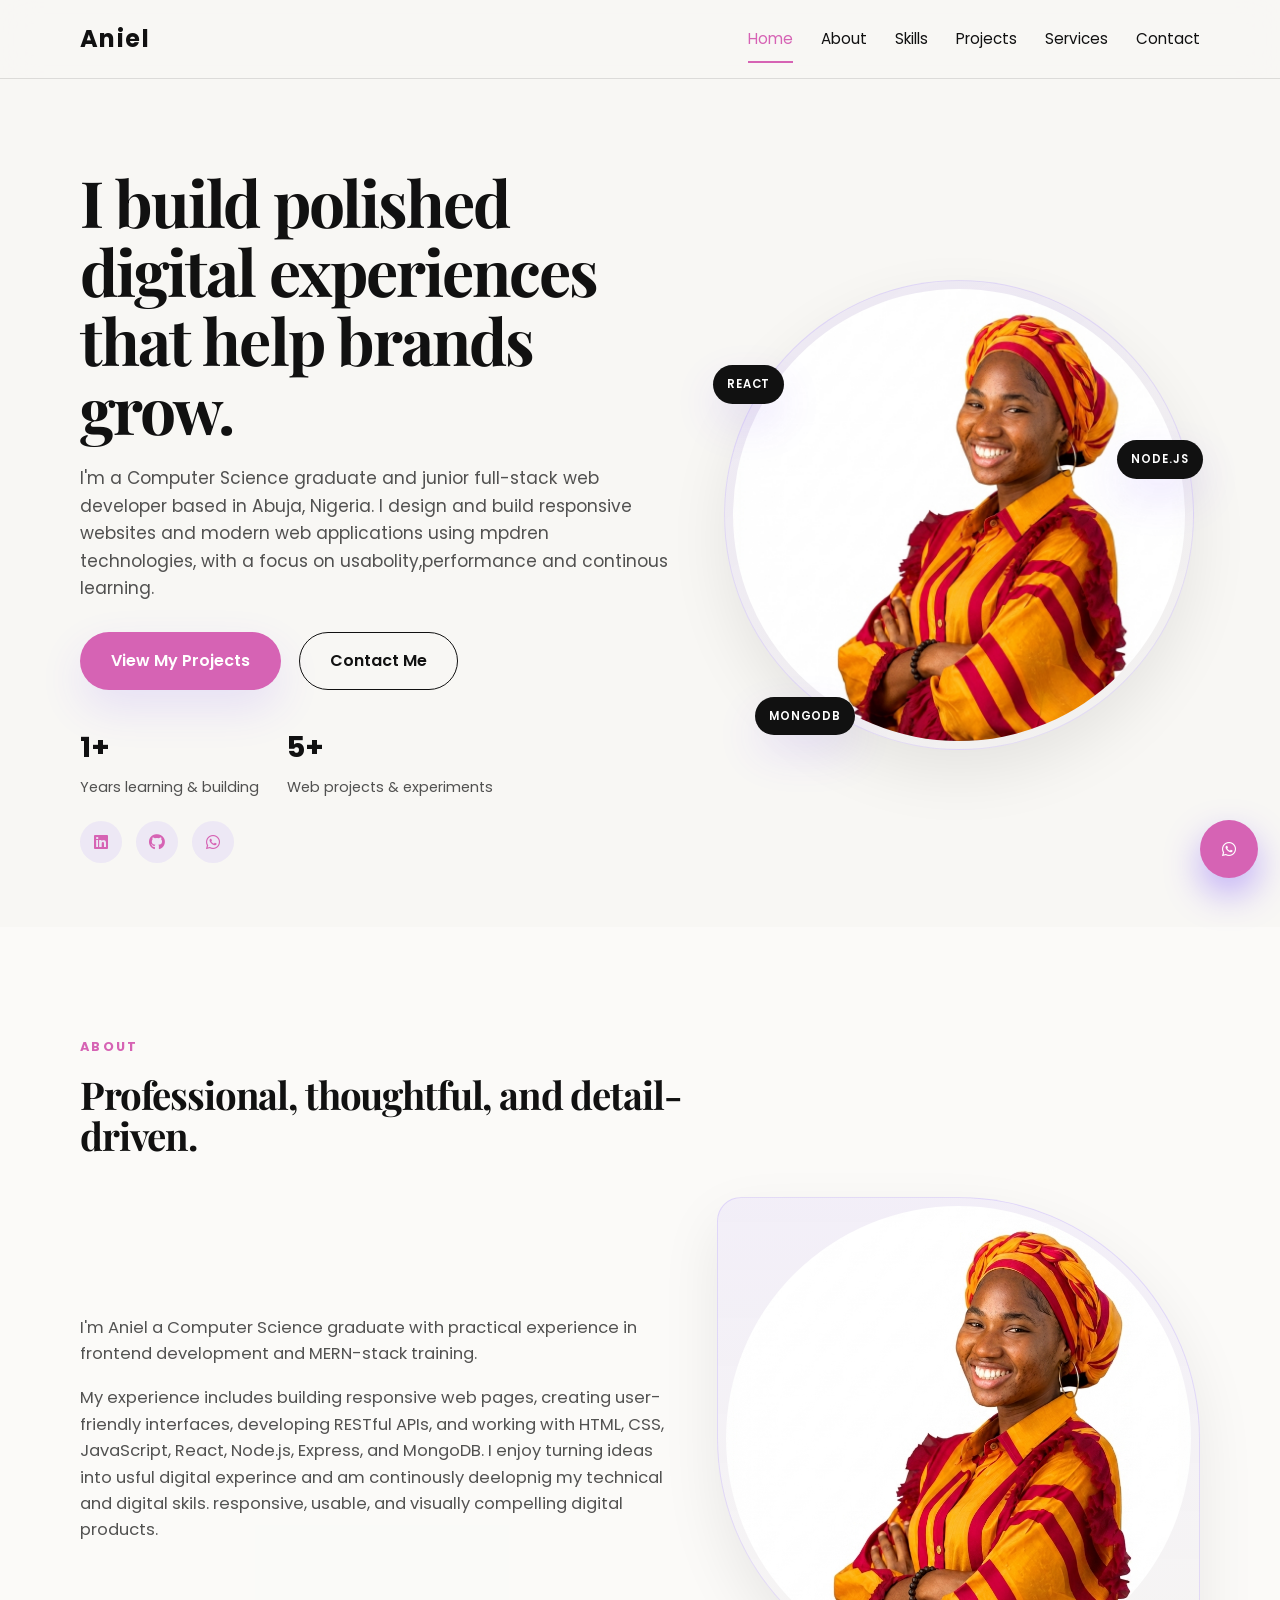
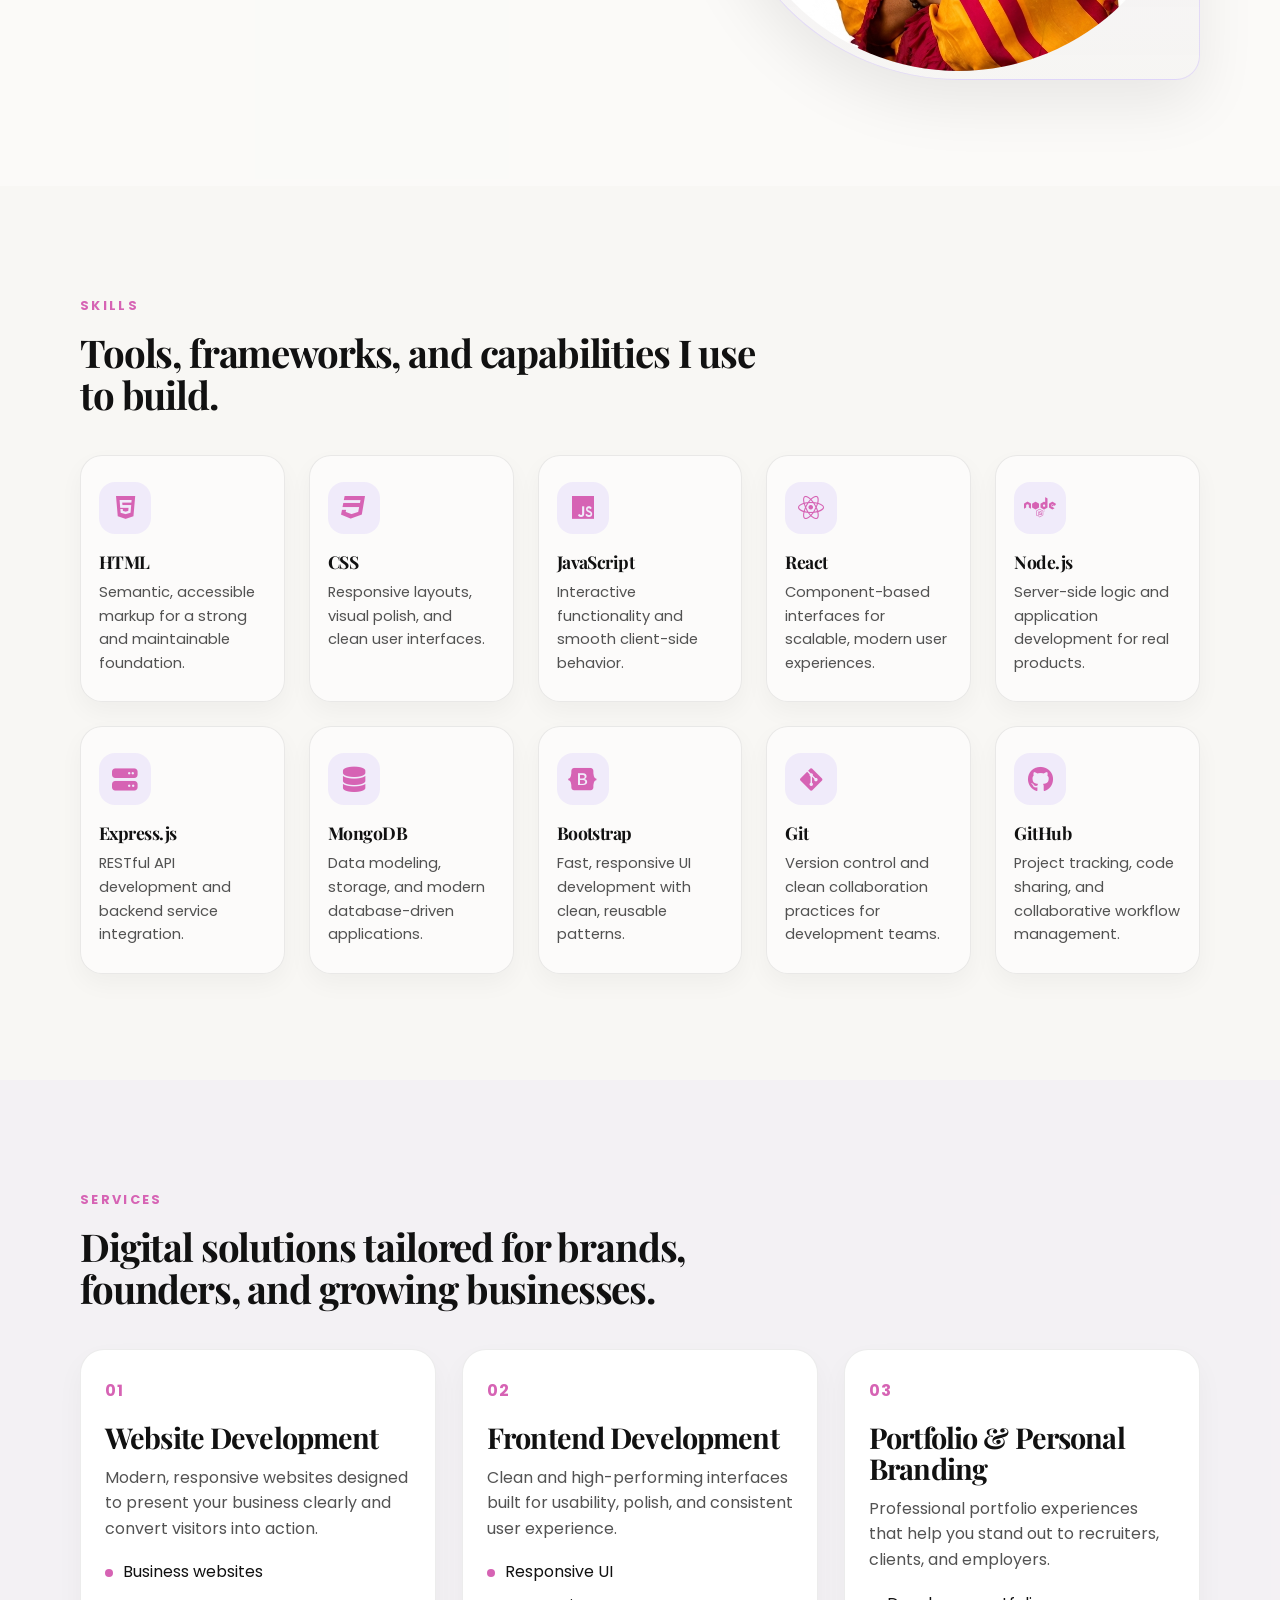
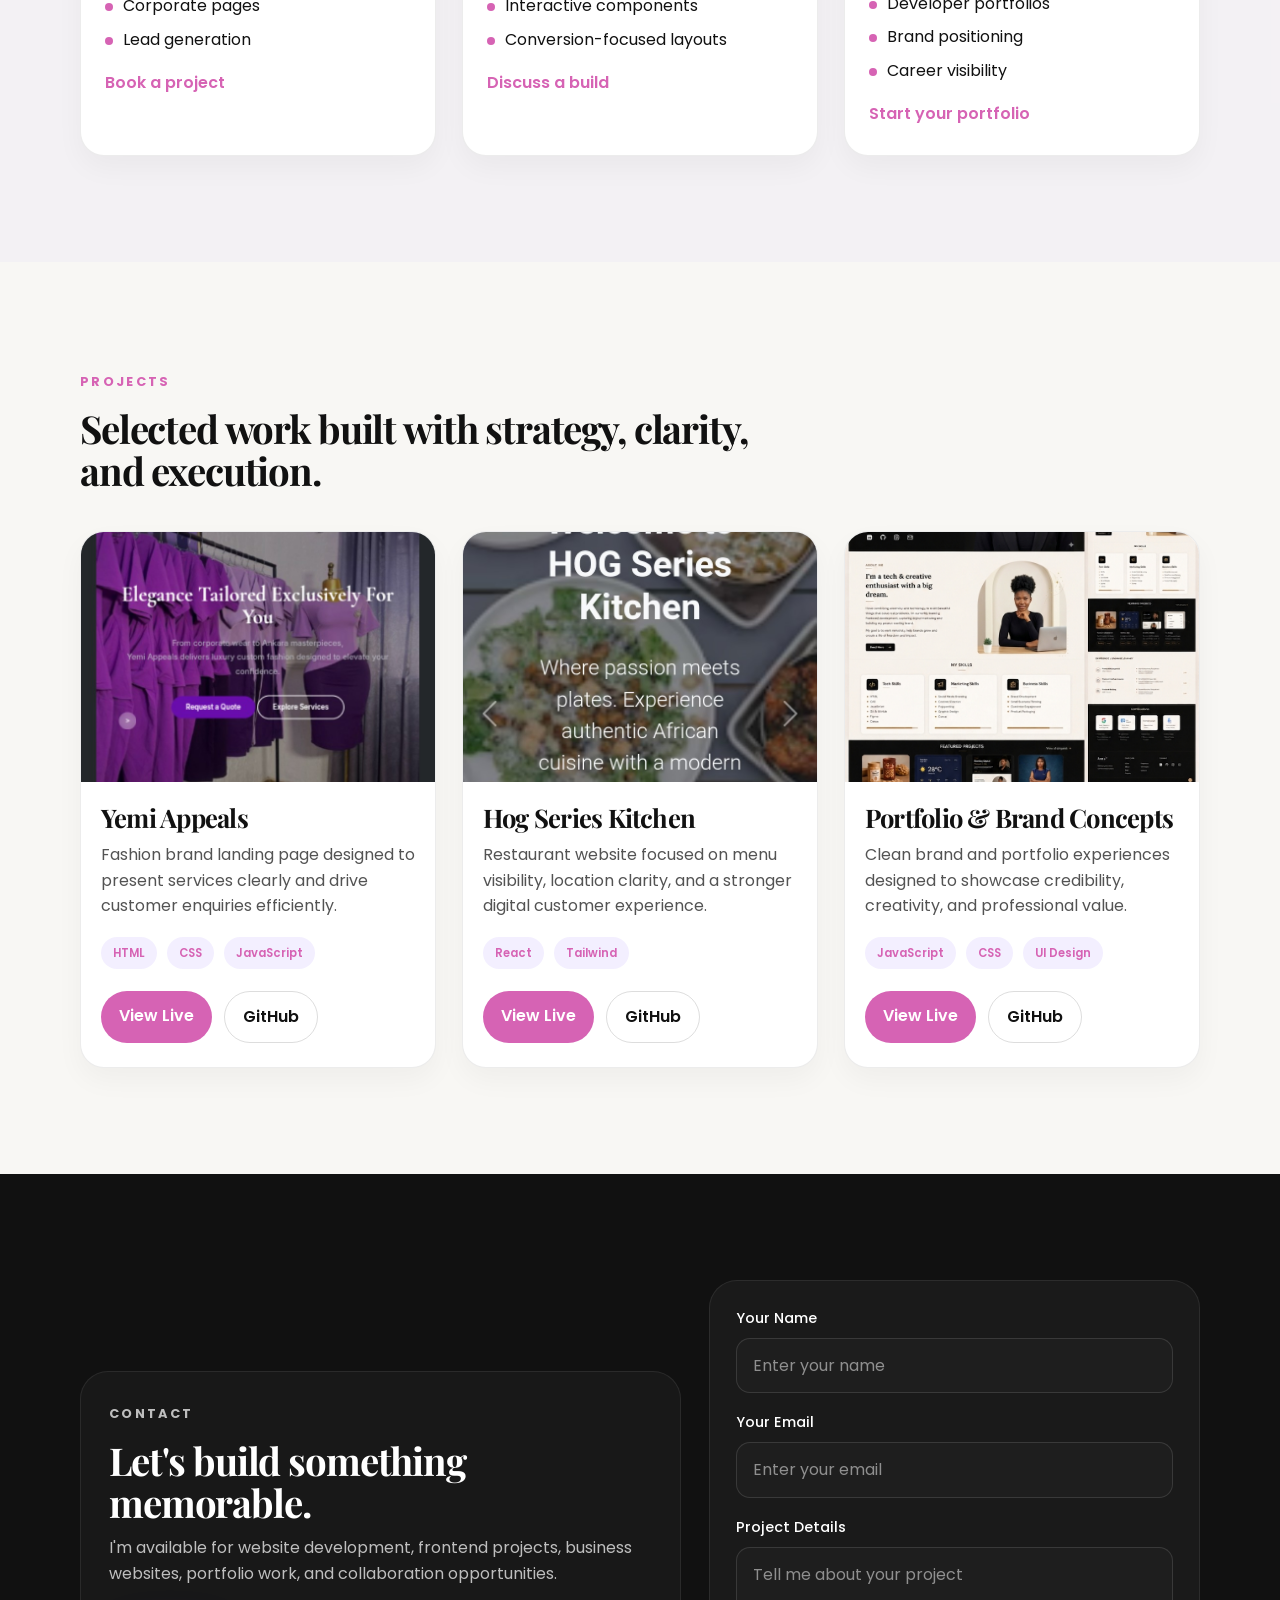
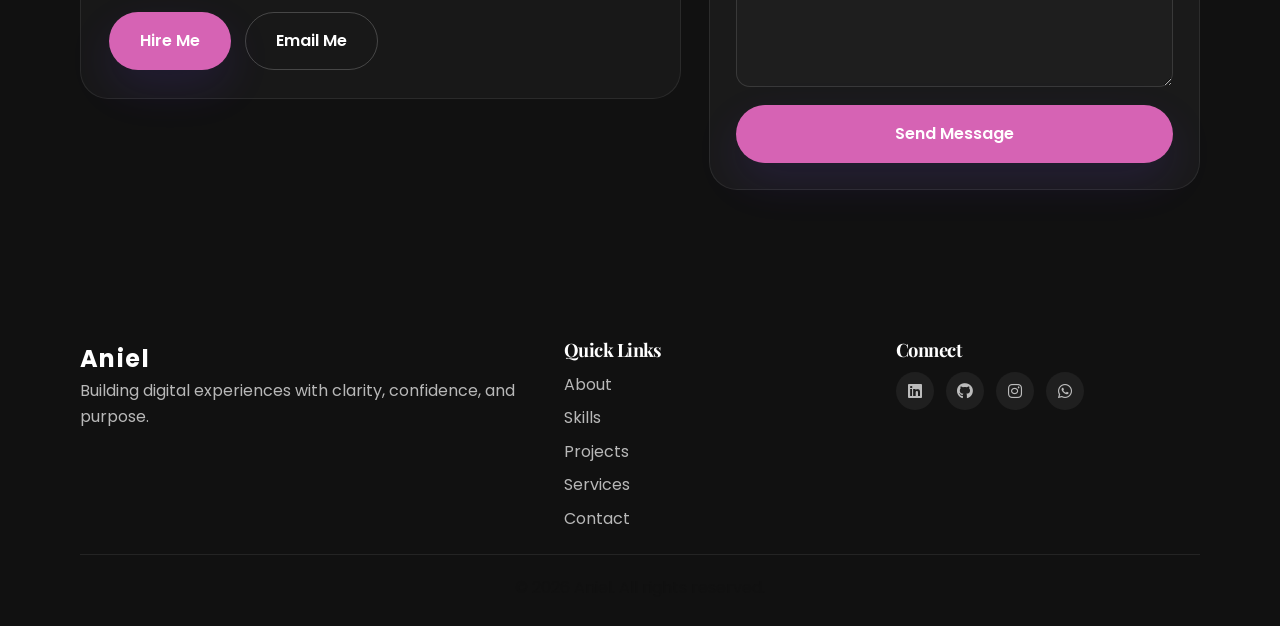
==== index.html @ 8848daf6 "first commit" ====
<!DOCTYPE html>
<html lang="en">

<head>
  <meta charset="UTF-8" />
  <meta name="viewport" content="width=device-width, initial-scale=1.0" />
  <meta name="description"
    content="Aniel - Frontend Developer & Full-Stack Engineer. Building responsive websites and digital projects for Nigerian businesses. Specializing in React, Next.js, and Node.js.">
  <meta name="keywords"
    content="Frontend Developer, Web Developer, React, Next.js, Abuja Nigeria, Full-Stack Developer, Web Design">
  <meta name="author" content="Aniel">
  <meta property="og:title" content="Aniel | Frontend Developer & Web Designer">
  <meta property="og:description"
    content="Full-stack developer specializing in React, Next.js, and modern web applications.">
  <meta property="og:image" content="../images/aniel3.png">
  <meta name="theme-color" content="#111111">

  <title>Aniel | Computer Science Graduate | Junior Full-Stack Web Developer </title>

  <link rel="preconnect" href="https://fonts.googleapis.com">
  <link rel="preconnect" href="https://fonts.gstatic.com" crossorigin>
  <link
    href="https://fonts.googleapis.com/css2?family=Playfair+Display:wght@600;700&family=Poppins:wght@300;400;500;600;700&display=swap"
    rel="stylesheet">

  <link rel="stylesheet" href="https://cdn.jsdelivr.net/npm/@fortawesome/fontawesome-free@6.5.1/css/all.min.css" />

  <link rel="stylesheet" href="./style.css">
</head>

<body>
  <a href="https://wa.me/22941173483?text=Hello%20Aniel,%20I%20would%20like%20to%20work%20with%20you." target="_blank" rel="noopener noreferrer" class="whatsapp-float" title="Chat on WhatsApp">
    <i class="fa-brands fa-whatsapp"></i>
  </a>

  <nav>
    <div class="container nav-wrapper">
      <a href="#home" class="logo">Aniel</a>

      <button class="menu-toggle" id="menu-toggle" aria-expanded="false" aria-label="Toggle navigation menu">
        ☰
      </button>

      <div class="nav-links" id="nav-links">
        <a href="#home" class="active">Home</a>
        <a href="#about">About</a>
        <a href="#skills">Skills</a>
        <a href="#projects">Projects</a>
        <a href="#services">Services</a>
        <a href="#contact">Contact</a>
      </div>
    </div>
  </nav>

  <section class="hero" id="home">
    <div class="container hero-inner">
      <div class="hero-copy">
        <!-- <p class="eyebrow">Frontend Developer • Web Designer</p> -->
        <h1>
          I build polished digital experiences that help brands grow.
        </h1>
        <p class="hero-text">
          I'm a Computer Science graduate and junior full-stack web developer based in Abuja, Nigeria. I design and build responsive websites and modern web applications  using mpdren technologies, with a focus on usabolity,performance and continous learning.
        </p>

        <div class="btn-group">
          <button class="btn btn-primary" id="scrollProjects" aria-label="View my web development projects">
            View My Projects
          </button>
          <a href="https://wa.me/22941173483?text=Hello%20Aniel,%20I%20would%20like%20to%20work%20with%20you." target="_blank" rel="noopener noreferrer" class="btn btn-secondary" aria-label="Contact via WhatsApp">
            Contact Me
          </a>
        </div>

        <div class="hero-meta">
          <div>
            <strong>1+</strong>
            <span>Years learning & building</span>
          </div>
          <div>
            <strong>5+</strong>
            <span>Web projects & experiments</span>
          </div>
        </div>

        <div class="social-icons">
          <a href="https://www.linkedin.com/in/lazarus-anna-04aa04371" target="_blank" rel="noopener noreferrer" aria-label="LinkedIn profile">
            <i class="fa-brands fa-linkedin"></i>
          </a>
          <a href="https://github.com/Aniels-hub" target="_blank" rel="noopener noreferrer" aria-label="GitHub repositories">
            <i class="fa-brands fa-github"></i>
          </a>
          <a href="https://wa.me/22941173483" target="_blank" rel="noopener noreferrer" aria-label="WhatsApp profile">
            <i class="fa-brands fa-whatsapp"></i>
          </a>
        </div>
      </div>

      <div class="hero-visual" aria-label="Profile illustration and technologies">
        <div class="visual-card">
          <div class="visual-glow"></div>
          <img src="images/aniel3.png" alt="Aniel portfolio portrait" loading="lazy" width="420" height="420" class="hero-img">
          <div class="floating-badge badge-one">React</div>
          <div class="floating-badge badge-two">Node.js</div>
          <div class="floating-badge badge-three">MongoDB</div>
        </div>
      </div>
    </div>
  </section>

  <section class="about" id="about">
    <div class="container">
      <div class="section-heading">
        <p class="eyebrow">About</p>
        <h2>Professional, thoughtful, and detail-driven.</h2>
      </div>

      <div class="about-content">
        <div class="about-text">
          <p>
            I'm Aniel a Computer Science graduate with practical experience in frontend development and MERN-stack training. 
          </p>
          <p>
            My experience includes building responsive web pages, creating user-friendly interfaces, developing RESTful APIs, and working with HTML, CSS, JavaScript, React, Node.js, Express, and MongoDB. I enjoy turning ideas into usful digital experince and am continously deelopnig my technical and digital skils. responsive, usable, and visually compelling digital products.
          </p>
          <!-- <ul class="about-points">
            <li>Responsive design and UI implementation</li>
            <li>Frontend architecture and performance</li>
            <li>Modern full-stack development workflows</li>
          </ul> -->
        </div>

        <div class="about-image-wrap">
          <div class="about-image-card">
            <img src="images/aniel3.png" alt="Aniel portrait in about section" loading="lazy" width="420" height="420">
          </div>
        </div>
      </div>
    </div>
  </section>

  <section class="skills" id="skills">
    <div class="container">
      <div class="section-heading">
        <p class="eyebrow">Skills</p>
        <h2>Tools, frameworks, and capabilities I use to build.</h2>
      </div>

      <div class="skills-grid">
        <div class="skill-card">
          <div class="skill-icon"><i class="fa-brands fa-html5"></i></div>
          <h3>HTML</h3>
          <p>Semantic, accessible markup for a strong and maintainable foundation.</p>
        </div>

        <div class="skill-card">
          <div class="skill-icon"><i class="fa-brands fa-css3"></i></div>
          <h3>CSS</h3>
          <p>Responsive layouts, visual polish, and clean user interfaces.</p>
        </div>

        <div class="skill-card">
          <div class="skill-icon"><i class="fa-brands fa-js"></i></div>
          <h3>JavaScript</h3>
          <p>Interactive functionality and smooth client-side behavior.</p>
        </div>

        <div class="skill-card">
          <div class="skill-icon"><i class="fa-brands fa-react"></i></div>
          <h3>React</h3>
          <p>Component-based interfaces for scalable, modern user experiences.</p>
        </div>

        <div class="skill-card">
          <div class="skill-icon"><i class="fa-brands fa-node"></i></div>
          <h3>Node.js</h3>
          <p>Server-side logic and application development for real products.</p>
        </div>

        <div class="skill-card">
          <div class="skill-icon"><i class="fa-solid fa-server"></i></div>
          <h3>Express.js</h3>
          <p>RESTful API development and backend service integration.</p>
        </div>

        <div class="skill-card">
          <div class="skill-icon"><i class="fa-solid fa-database"></i></div>
          <h3>MongoDB</h3>
          <p>Data modeling, storage, and modern database-driven applications.</p>
        </div>

        <div class="skill-card">
          <div class="skill-icon"><i class="fa-brands fa-bootstrap"></i></div>
          <h3>Bootstrap</h3>
          <p>Fast, responsive UI development with clean, reusable patterns.</p>
        </div>

        <div class="skill-card">
          <div class="skill-icon"><i class="fa-brands fa-git-alt"></i></div>
          <h3>Git</h3>
          <p>Version control and clean collaboration practices for development teams.</p>
        </div>

        <div class="skill-card">
          <div class="skill-icon"><i class="fa-brands fa-github"></i></div>
          <h3>GitHub</h3>
          <p>Project tracking, code sharing, and collaborative workflow management.</p>
        </div>
      </div>
    </div>
  </section>

  <section class="services" id="services">
    <div class="container">
      <div class="section-heading">
        <p class="eyebrow">Services</p>
        <h2>Digital solutions tailored for brands, founders, and growing businesses.</h2>
      </div>

      <div class="services-grid">
        <article class="service-card">
          <span class="service-number">01</span>
          <h3>Website Development</h3>
          <p>Modern, responsive websites designed to present your business clearly and convert visitors into action.</p>
          <ul>
            <li>Business websites</li>
            <li>Corporate pages</li>
            <li>Lead generation</li>
          </ul>
          <a href="#contact" class="text-link">Book a project</a>
        </article>

        <article class="service-card">
          <span class="service-number">02</span>
          <h3>Frontend Development</h3>
          <p>Clean and high-performing interfaces built for usability, polish, and consistent user experience.</p>
          <ul>
            <li>Responsive UI</li>
            <li>Interactive components</li>
            <li>Conversion-focused layouts</li>
          </ul>
          <a href="#contact" class="text-link">Discuss a build</a>
        </article>

        <article class="service-card">
          <span class="service-number">03</span>
          <h3>Portfolio & Personal Branding</h3>
          <p>Professional portfolio experiences that help you stand out to recruiters, clients, and employers.</p>
          <ul>
            <li>Developer portfolios</li>
            <li>Brand positioning</li>
            <li>Career visibility</li>
          </ul>
          <a href="#contact" class="text-link">Start your portfolio</a>
        </article>
      </div>
    </div>
  </section>

  <section class="projects" id="projects">
    <div class="container">
      <div class="section-heading">
        <p class="eyebrow">Projects</p>
        <h2>Selected work built with strategy, clarity, and execution.</h2>
      </div>

      <div class="project-grid">
        <article class="project-card">
          <img src="images/yemiappeal.jpg" alt="Yemi Appeals fashion website" loading="lazy" width="320" height="220">
          <div class="project-info">
            <h3>Yemi Appeals</h3>
            <p>Fashion brand landing page designed to present services clearly and drive customer enquiries efficiently.</p>
            <div class="tech-tags">
              <span>HTML</span>
              <span>CSS</span>
              <span>JavaScript</span>
            </div>
            <div class="project-buttons">

              <a href="https://yemi-appeals-dressing.vercel.app/" target="_blank" rel="noopener noreferrer" class="project-btn">View Live</a>
              <a href="https://github.com/Aniels-hub" target="_blank" rel="noopener noreferrer" class="github-btn">GitHub</a>
            </div>
          </div>
        </article>

        <article class="project-card">
          <img src="images/hogseries.png" alt="Hog Series kitchen restaurant website" loading="lazy" width="320" height="220">
          <div class="project-info">
            <h3>Hog Series Kitchen</h3>
            <p>Restaurant website focused on menu visibility, location clarity, and a stronger digital customer experience.</p>
            <div class="tech-tags">
              <span>React</span>
              <span>Tailwind</span>
            </div>
            <div class="project-buttons">
              <a href="https://hogseries-kitchen.vercel.app/" target="_blank" rel="noopener noreferrer" class="project-btn">View Live</a>
              <a href="https://github.com/Aniels-hub" target="_blank" rel="noopener noreferrer" class="github-btn">GitHub</a>
            </div>
          </div>
        </article>

        <article class="project-card">
          <img src="images/portfolio.png" alt="Portfolio website design concept" loading="lazy" width="320" height="220">
          <div class="project-info">
            <h3>Portfolio & Brand Concepts</h3>
            <p>Clean brand and portfolio experiences designed to showcase credibility, creativity, and professional value.</p>
            <div class="tech-tags">
              <span>JavaScript</span>
              <span>CSS</span>
              <span>UI Design</span>
            </div>
            <div class="project-buttons">
              <a href="#home" class="project-btn">View Live</a>
              <a href="https://github.com/Aniels-hub" target="_blank" rel="noopener noreferrer" class="github-btn">GitHub</a>
            </div>
          </div>
        </article>
      </div>
    </div>
  </section>

  <section class="contact" id="contact">
    <div class="container contact-wrapper">
      <div class="contact-panel">
        <div class="contact-copy">
          <p class="eyebrow">Contact</p>
          <h2>Let's build something memorable.</h2>
          <p>
            I'm available for website development, frontend projects, business websites, portfolio work, and collaboration opportunities.
          </p>
        </div>

        <div class="contact-actions">
          <a href="https://wa.me/22941173483?text=Hello%20Aniel,%20I%20would%20like%20to%20work%20with%20you." target="_blank" rel="noopener noreferrer" class="btn btn-primary">Hire Me</a>
          <a href="mailto:annalazarusa@gmail.com" class="btn btn-secondary-dark">Email Me</a>
        </div>
      </div>

      <form id="contactForm" novalidate class="contact-form">
        <div class="form-group">
          <label for="contactName">Your Name</label>
          <input type="text" id="contactName" name="name" placeholder="Enter your name" required aria-label="Your name">
          <span class="error-message" id="nameError"></span>
        </div>

        <div class="form-group">
          <label for="contactEmail">Your Email</label>
          <input type="email" id="contactEmail" name="email" placeholder="Enter your email" required aria-label="Your email address">
          <span class="error-message" id="emailError"></span>
        </div>

        <div class="form-group">
          <label for="contactMessage">Project Details</label>
          <textarea id="contactMessage" name="message" placeholder="Tell me about your project" required aria-label="Your message"></textarea>
          <span class="error-message" id="messageError"></span>
        </div>

        <button type="submit" class="btn btn-primary btn-block" aria-label="Send your message">
          Send Message
        </button>
      </form>
    </div>
  </section>

  <footer>
    <div class="container footer-content">
      <div class="footer-brand">
        <a href="#home" class="logo logo-footer">Aniel</a>
        <p>Building digital experiences with clarity, confidence, and purpose.</p>
      </div>

      <div class="footer-links">
        <h4>Quick Links</h4>
        <ul>
          <li><a href="#about">About</a></li>
          <li><a href="#skills">Skills</a></li>
          <li><a href="#projects">Projects</a></li>
          <li><a href="#services">Services</a></li>
          <li><a href="#contact">Contact</a></li>
        </ul>
      </div>

      <div class="footer-socials">
        <h4>Connect</h4>
        <div class="social-row">
          <a href="https://www.linkedin.com/in/lazarus-anna-04aa04371" target="_blank" rel="noopener noreferrer" aria-label="LinkedIn">
            <i class="fa-brands fa-linkedin"></i>
          </a>
          <a href="https://github.com/Aniels-hub" target="_blank" rel="noopener noreferrer" aria-label="GitHub">
            <i class="fa-brands fa-github"></i>
          </a>
          <a href="https://www.instagram.com/aniel_150" target="_blank" rel="noopener noreferrer" aria-label="Instagram">
            <i class="fa-brands fa-instagram"></i>
          </a>
          <a href="https://wa.me/22941173483" target="_blank" rel="noopener noreferrer" aria-label="WhatsApp">
            <i class="fa-brands fa-whatsapp"></i>
          </a>
        </div>
      </div>
    </div>

    <div class="footer-bottom">
      <p>© 2026 Aniel. All rights reserved.</p>
    </div>
  </footer>

  <script src="./script.js" defer></script>
</body>
</html>
---- style.css ----
:root {
  --purple: #d663b4;
  --purple-dark: #b842b8;
  --black: #111111;
  --offwhite: #F8F7F4;
  --card: #ffffff;
  --text-soft: rgba(17, 17, 17, 0.72);
  --line: rgba(17, 17, 17, 0.12);
  --shadow: 0 24px 60px rgba(17, 17, 17, 0.08);
  --shadow-soft: 0 18px 45px rgba(108, 59, 255, 0.12);
  --radius: 24px;
  --transition: all 0.28s ease;
}

* {
  margin: 0;
  padding: 0;
  box-sizing: border-box;
}

html {
  scroll-behavior: smooth;
}

body {
  font-family: 'Poppins', sans-serif;
  background: var(--offwhite);
  color: var(--black);
  overflow-x: hidden;
  line-height: 1.6;
}

img {
  display: block;
  max-width: 100%;
  height: auto;
}

a {
  text-decoration: none;
  color: inherit;
}

button,
input,
textarea {
  font: inherit;
}

button {
  cursor: pointer;
}

.container {
  width: min(1120px, calc(100% - 32px));
  margin: 0 auto;
}

h1,
h2,
h3,
h4,
h5,
h6 {
  font-family: 'Playfair Display', serif;
  color: var(--black);
  line-height: 1.08;
  letter-spacing: -0.03em;
}

p {
  color: var(--text-soft);
}

.eyebrow {
  display: inline-block;
  font-size: 0.8rem;
  letter-spacing: 0.18em;
  text-transform: uppercase;
  font-weight: 700;
  color: var(--purple);
  margin-bottom: 16px;
}

.section-heading {
  margin-bottom: 40px;
}

.section-heading h2 {
  max-width: 700px;
  font-size: clamp(2.2rem, 3vw, 3.4rem);
}

nav {
  position: sticky;
  top: 0;
  z-index: 1000;
  backdrop-filter: blur(18px);
  background: rgba(248, 247, 244, 0.9);
  border-bottom: 1px solid var(--line);
}

.nav-wrapper {
  display: flex;
  align-items: center;
  justify-content: space-between;
  min-height: 78px;
}

.logo {
  font-size: 1.5rem;
  letter-spacing: 0.06em;
  font-weight: 700;
  color: var(--black);
}

.nav-links {
  display: flex;
  align-items: center;
  gap: 28px;
}

.nav-links a {
  position: relative;
  font-size: 0.95rem;
  color: var(--black);
  transition: var(--transition);
  padding: 8px 0;
}

.nav-links a::after {
  content: "";
  position: absolute;
  left: 0;
  bottom: -4px;
  width: 100%;
  height: 2px;
  background: var(--purple);
  transform: scaleX(0);
  transform-origin: left;
  transition: var(--transition);
}

.nav-links a:hover,
.nav-links a.active {
  color: var(--purple);
}

.nav-links a:hover::after,
.nav-links a.active::after {
  transform: scaleX(1);
}

.menu-toggle {
  display: none;
  border: 0;
  background: transparent;
  color: var(--black);
  font-size: 1.8rem;
}

.hero {
  padding: 88px 0 64px;
}

.hero-inner {
  display: grid;
  grid-template-columns: 1.1fr 0.9fr;
  gap: 48px;
  align-items: center;
}

.hero-copy h1 {
  max-width: 620px;
  font-size: clamp(3rem, 5vw, 5rem);
  margin-bottom: 22px;
}

.hero-text {
  max-width: 620px;
  font-size: 1.07rem;
  margin-bottom: 30px;
}

.btn-group {
  display: flex;
  flex-wrap: wrap;
  gap: 18px;
  margin-bottom: 34px;
}

.btn {
  display: inline-flex;
  align-items: center;
  justify-content: center;
  border-radius: 999px;
  padding: 15px 30px;
  font-weight: 600;
  transition: var(--transition);
  border: 1px solid transparent;
}

.btn:hover {
  transform: translateY(-2px);
}

.btn-primary {
  background: var(--purple);
  color: #fff;
  box-shadow: var(--shadow-soft);
}

.btn-primary:hover {
  background: var(--purple-dark);
}

.btn-secondary,
.btn-secondary-dark {
  background: transparent;
  border-color: var(--black);
  color: var(--black);
}

.btn-secondary:hover,
.btn-secondary-dark:hover {
  border-color: var(--purple);
  color: var(--purple);
}

.btn-secondary-dark {
  border-color: rgba(255, 255, 255, 0.2);
  color: #fff;
}

.btn-block {
  width: 100%;
}

.hero-meta {
  display: flex;
  flex-wrap: wrap;
  gap: 28px;
  margin-bottom: 22px;
}

.hero-meta div {
  display: flex;
  flex-direction: column;
  gap: 6px;
}

.hero-meta strong {
  font-size: 1.8rem;
  color: var(--black);
}

.hero-meta span {
  color: var(--text-soft);
  font-size: 0.9rem;
}

.social-icons {
  display: flex;
  gap: 14px;
}

.social-icons a {
  width: 42px;
  height: 42px;
  display: inline-flex;
  align-items: center;
  justify-content: center;
  border-radius: 50%;
  background: rgba(108, 59, 255, 0.08);
  color: var(--purple);
  transition: var(--transition);
}

.social-icons a:hover {
  background: var(--purple);
  color: #fff;
  transform: translateY(-3px);
}

.hero-visual {
  display: flex;
  justify-content: center;
}

.visual-card {
  position: relative;
  width: min(100%, 470px);
  padding: 8px;  
  border-radius: 50%;
  background: linear-gradient(145deg, rgba(108, 59, 255, 0.08), rgba(17, 17, 17, 0.02));
  border: 1px solid rgba(108, 59, 255, 0.12);
  box-shadow: var(--shadow);
}

.visual-glow {
  position: absolute;
  inset: 12% 25% auto auto;
  width: 160px;
  height: 130px;
  border-radius: 50px;
  background: rgba(108, 59, 255, 0.16);
  filter: blur(30px);
  margin: auto;
  
}

.visual-card img {
  position: relative;
  z-index: 1;
  width: 100%;
  aspect-ratio: 1/1;
  object-fit: cover;
  border-radius: 50%;
  background: transparent;
  transition: all transform 0.3s ease;
}

.visual-card:hover img {
  transform: scale(1.05);
  box-shadow: 1 10px 30px rgba(208, 0, 111, 0.4);
}

.floating-badge {
  position: absolute;
  z-index: 2;
  background: var(--black);
  color: #fff;
  padding: 10px 14px;
  border-radius: 999px;
  font-size: 0.72rem;
  font-weight: 600;
  letter-spacing: 0.08em;
  text-transform: uppercase;
  box-shadow: var(--shadow-soft);
}

.badge-one { top: 18%; left: -12px; }
.badge-two { right: -10px; top: 34%; }
.badge-three { left: 30px; bottom: 14px; }

.about,
.skills,
.services,
.projects,
.contact {
  padding: 106px 0;
}

.about {
  background: rgba(255, 255, 255, 0.35);
}

.about-content {
  display: grid;
  grid-template-columns: 1.1fr 0.9fr;
  gap: 46px;
  align-items: center;
}

.about-text p {
  font-size: 1.03rem;
  margin-bottom: 18px;
}

.about-points {
  list-style: none;
  display: grid;
  gap: 12px;
  margin-top: 26px;
}

.about-points li {
  position: relative;
  padding-left: 28px;
  color: var(--black);
  font-weight: 500;
}

.about-points li::before {
  content: "";
  position: absolute;
  left: 0;
  top: 10px;
  width: 12px;
  height: 12px;
  border-radius: 50%;
  background: var(--purple);
  box-shadow: 0 0 0 4px rgba(108, 59, 255, 0.12);
}


  
  
.about-image-card {
  padding: 8px;
  border-radius: var(--radius)50%;
  background: linear-gradient(180deg, rgba(108, 59, 255, 0.06), rgba(17, 17, 17, 0.02));
  border: 1px solid rgba(108, 59, 255, 0.14);
  box-shadow: var(--shadow);
}

.about-image-card img {
  width: 100%;
  z-index: 1; aspect-ratio: 1/1;
  object-fit: cover;
  border-radius: 50%;
   background: transparent;
  transition: transform 0.3s ease, box-shadow 0.3s ease;
}

.about-image-card:hover img {
  transform: scale(1.02);
  box-shadow: 0 0 20px rgba(108, 59, 255, 0.2);
}

.skills {
  background: var(--offwhite);
}

.skills-grid {
  display: grid;
  grid-template-columns: repeat(5, minmax(0, 1fr));
  gap: 24px;
}

.skill-card {
  background: rgba(255, 255, 255, 0.5);
  border: 1px solid rgba(17, 17, 17, 0.08);
  border-radius: 22px;
  padding: 26px 18px;
  transition: var(--transition);
  box-shadow: 0 10px 25px rgba(17, 17, 17, 0.04);
}

.skill-card:hover {
  border-color: rgba(108, 59, 255, 0.3);
  transform: translateY(-6px);
  box-shadow: var(--shadow-soft);
}

.skill-icon {
  width: 52px;
  height: 52px;
  display: inline-flex;
  align-items: center;
  justify-content: center;
  border-radius: 16px;
  background: rgba(108, 59, 255, 0.08);
  color: var(--purple);
  font-size: 1.6rem;
  margin-bottom: 18px;
}

.skill-card h3 {
  font-size: 1.1rem;
  margin-bottom: 10px;
}

.skill-card p {
  font-size: 0.92rem;
}

.services {
  background: rgba(108, 59, 255, 0.03);
}

.services-grid {
  display: grid;
  grid-template-columns: repeat(3, minmax(0, 1fr));
  gap: 26px;
}

.service-card {
  background: #fff;
  border: 1px solid rgba(17, 17, 17, 0.08);
  border-radius: 24px;
  padding: 28px 24px;
  box-shadow: 0 12px 28px rgba(17, 17, 17, 0.04);
  transition: var(--transition);
}

.service-card:hover {
  transform: translateY(-6px);
  box-shadow: var(--shadow-soft);
  border-color: rgba(108, 59, 255, 0.24);
}

.service-number {
  display: inline-flex;
  font-weight: 700;
  color: var(--purple);
  letter-spacing: 0.08em;
  margin-bottom: 18px;
}

.service-card h3 {
  font-size: 1.8rem;
  margin-bottom: 12px;
}

.service-card p {
  margin-bottom: 18px;
}

.service-card ul {
  list-style: none;
  display: grid;
  gap: 8px;
  margin-bottom: 18px;
}

.service-card li {
  color: var(--black);
  position: relative;
  padding-left: 18px;
}

.service-card li::before {
  content: "";
  position: absolute;
  left: 0;
  top: 10px;
  width: 8px;
  height: 8px;
  border-radius: 50%;
  background: var(--purple);
}

.text-link {
  color: var(--purple);
  font-weight: 600;
}

.project-grid {
  display: grid;
  grid-template-columns: repeat(3, minmax(0, 1fr));
  gap: 26px;
}

.project-card {
  background: #fff;
  border-radius: 24px;
  overflow: hidden;
  border: 1px solid rgba(17, 17, 17, 0.08);
  transition: var(--transition);
  box-shadow: 0 12px 28px rgba(17, 17, 17, 0.04);
}

.project-card:hover {
  transform: translateY(-8px);
  box-shadow: var(--shadow-soft);
  border-color: rgba(108, 59, 255, 0.18);
}

.project-card img {
  width: 100%;
  height: 250px;
  object-fit: cover;
}

.project-info {
  padding: 22px 20px 24px;
}

.project-info h3 {
  font-size: 1.6rem;
  margin-bottom: 10px;
}

.project-info p {
  margin-bottom: 18px;
}

.tech-tags {
  display: flex;
  flex-wrap: wrap;
  gap: 10px;
  margin-bottom: 22px;
}

.tech-tags span {
  background: rgba(108, 59, 255, 0.08);
  color: var(--purple);
  border-radius: 999px;
  padding: 7px 12px;
  font-size: 0.72rem;
  font-weight: 600;
}

.project-buttons {
  display: flex;
  flex-wrap: wrap;
  gap: 12px;
}

.project-btn,
.github-btn {
  padding: 12px 18px;
  border-radius: 999px;
  font-weight: 600;
  transition: var(--transition);
}

.project-btn {
  background: var(--purple);
  color: #fff;
}

.project-btn:hover {
  background: var(--purple-dark);
}

.github-btn {
  border: 1px solid rgba(17, 17, 17, 0.14);
  color: var(--black);
}

.github-btn:hover {
  border-color: var(--purple);
  color: var(--purple);
}

.contact {
  background: var(--black);
}

.contact-wrapper {
  display: grid;
  grid-template-columns: 1.1fr 0.9fr;
  gap: 28px;
  align-items: center;
}

.contact-panel {
  background: rgba(255, 255, 255, 0.03);
  border: 1px solid rgba(255, 255, 255, 0.08);
  border-radius: 28px;
  padding: 28px;
}

.contact-panel h2 {
  color: #fff;
  margin-bottom: 12px;
  font-size: clamp(2.2rem, 3vw, 3.4rem);
}

.contact-panel p {
  color: rgba(255, 255, 255, 0.72);
}

.contact-actions {
  display: flex;
  flex-wrap: wrap;
  gap: 14px;
  margin-top: 26px;
}

.contact-form {
  background: rgba(255,255,255,0.04);
  border: 1px solid rgba(255,255,255,0.08);
  border-radius: 28px;
  padding: 26px;
  display: flex;
  flex-direction: column;
  gap: 18px;
}

.form-group {
  display: flex;
  flex-direction: column;
  gap: 8px;
}

.form-group label {
  color: #fff;
  font-size: 0.9rem;
  font-weight: 500;
}

.form-group input,
.form-group textarea {
  width: 100%;
  border: 1px solid rgba(255,255,255,0.12);
  border-radius: 14px;
  padding: 14px 16px;
  background: rgba(255,255,255,0.02);
  color: #fff;
}

.form-group input::placeholder,
.form-group textarea::placeholder {
  color: rgba(255,255,255,0.5);
}

.form-group input:focus,
.form-group textarea:focus {
  outline: none;
  border-color: var(--purple);
  box-shadow: 0 0 0 3px rgba(108, 59, 255, 0.2);
}

textarea {
  min-height: 140px;
  resize: vertical;
}

.error-message {
  display: none;
  color: #ffb4b4;
  font-size: 0.8rem;
}

.error-message:not(:empty) {
  display: block;
}

footer {
  background: var(--black);
  padding: 44px 0 26px;
  color: #fff;
}

.footer-content {
  display: grid;
  grid-template-columns: 1.2fr 0.8fr 0.8fr;
  gap: 28px;
  padding-bottom: 22px;
  border-bottom: 1px solid rgba(255, 255, 255, 0.08);
}

.logo-footer {
  color: #fff;
}

.footer-brand p,
.footer-links li,
.footer-links a,
.footer-socials a {
  color: rgba(255, 255, 255, 0.7);
}

.footer-links h4,
.footer-socials h4 {
  color: #fff;
  margin-bottom: 12px;
  font-size: 1.15rem;
}

.footer-links ul {
  list-style: none;
  display: grid;
  gap: 8px;
}

.social-row {
  display: flex;
  gap: 12px;
  flex-wrap: wrap;
}

.social-row a {
  width: 38px;
  height: 38px;
  display: inline-flex;
  align-items: center;
  justify-content: center;
  border-radius: 50%;
  background: rgba(255,255,255,0.06);
  transition: var(--transition);
}

.social-row a:hover {
  background: var(--purple);
  color: #fff;
}

.footer-bottom {
  padding-top: 20px;
  text-align: center;
  color: rgba(255,255,255,0.7);
}

.whatsapp-float {
  position: fixed;
  right: 22px;
  bottom: 22px;
  width: 58px;
  height: 58px;
  display: flex;
  align-items: center;
  justify-content: center;
  border-radius: 50%;
  background: var(--purple);
  color: #fff;
  box-shadow: 0 16px 36px rgba(108, 59, 255, 0.4);
  z-index: 999;
}

@media (max-width: 980px) {
  .hero-inner,
  .about-content,
  .contact-wrapper,
  .footer-content {
    grid-template-columns: 1fr;
  }

  .skills-grid {
    grid-template-columns: repeat(2, minmax(0, 1fr));
  }

  .services-grid,
  .project-grid {
    grid-template-columns: 1fr;
  }
}

@media (max-width: 760px) {
  .menu-toggle {
    display: block;
  }

  .nav-links {
    position: absolute;
    top: 78px;
    right: 16px;
    left: 16px;
    flex-direction: column;
    align-items: flex-start;
    gap: 14px;
    background: rgba(255,255,255,0.96);
    padding: 18px 20px;
    border: 1px solid rgba(17,17,17,0.08);
    border-radius: 18px;
    box-shadow: var(--shadow);
    display: none;
  }

  .nav-links.active {
    display: flex;
  }

  .skills-grid {
    grid-template-columns: 1fr;
  }

  .btn-group,
  .contact-actions {
    flex-direction: column;
    align-items: stretch;
  }

  .btn,
  .project-btn,
  .github-btn {
    width: 100%;
  }

  .hero {
    padding-top: 60px;
  }
}
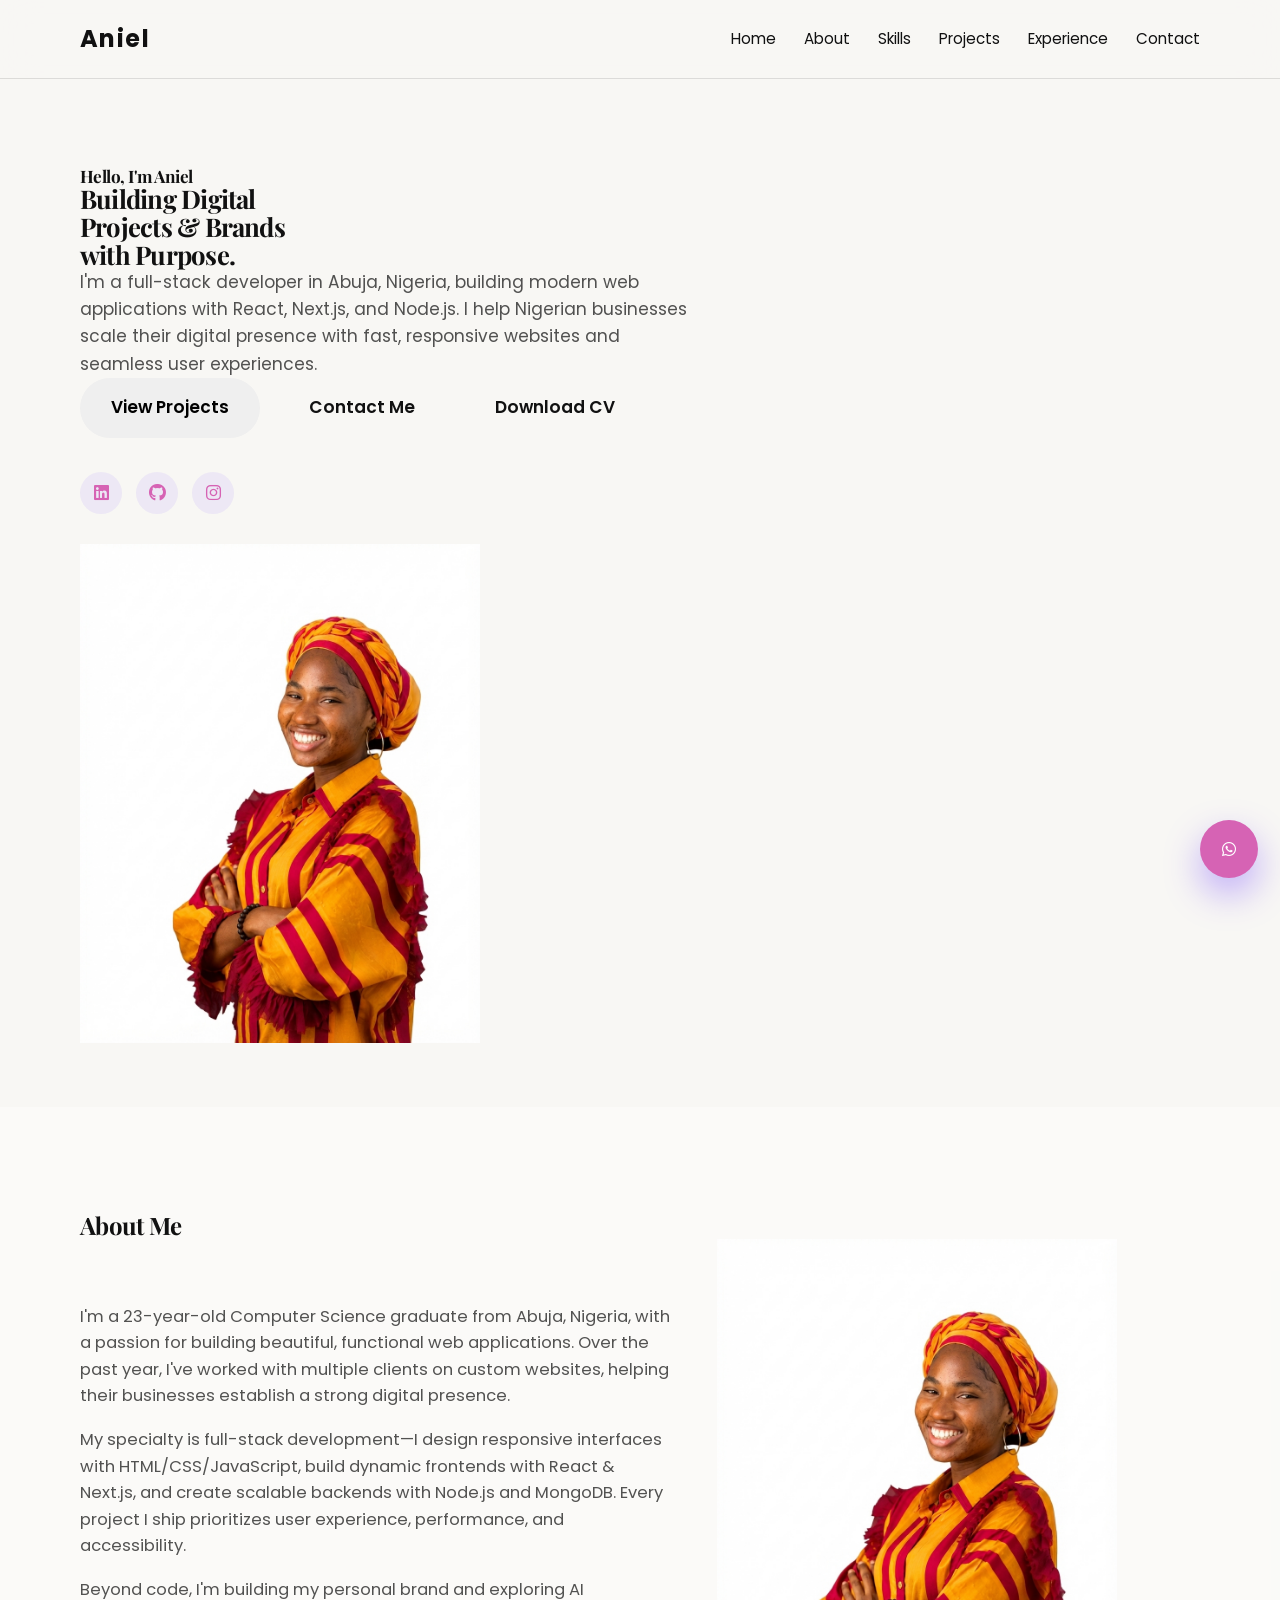
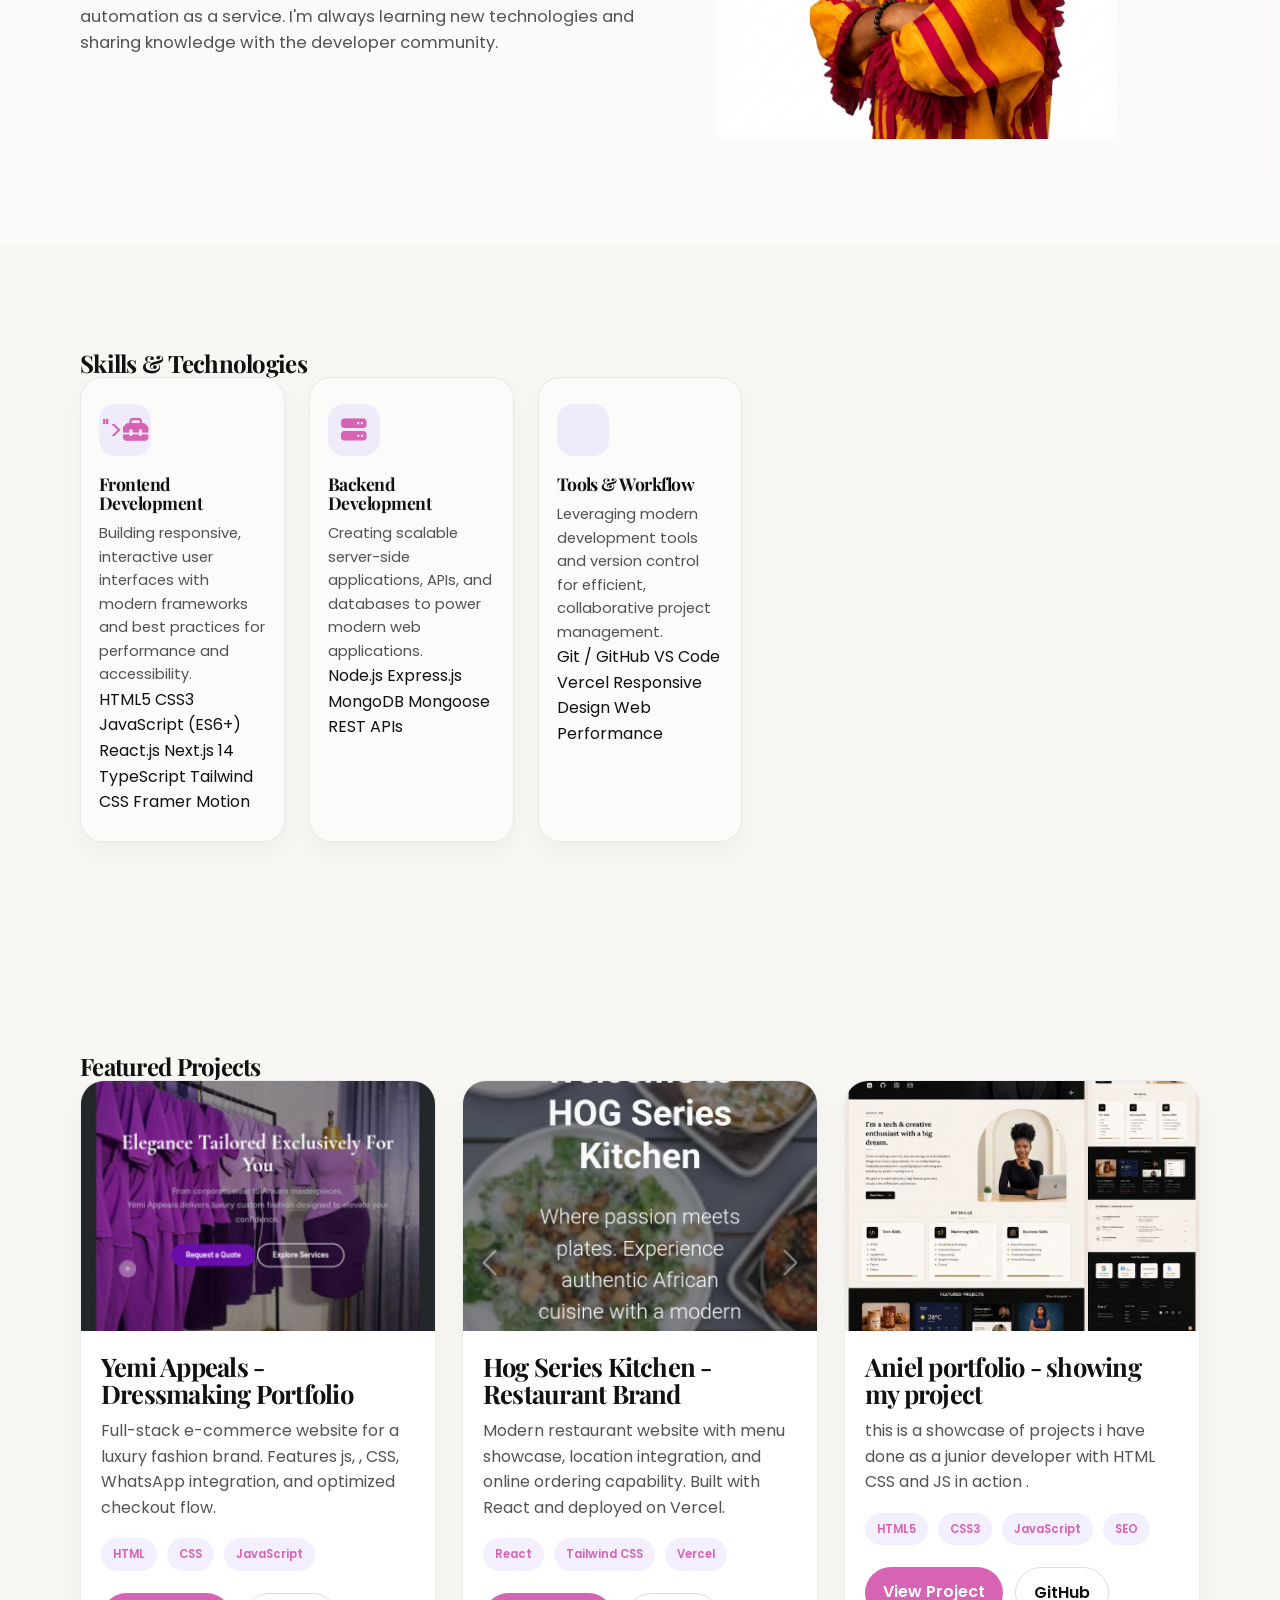
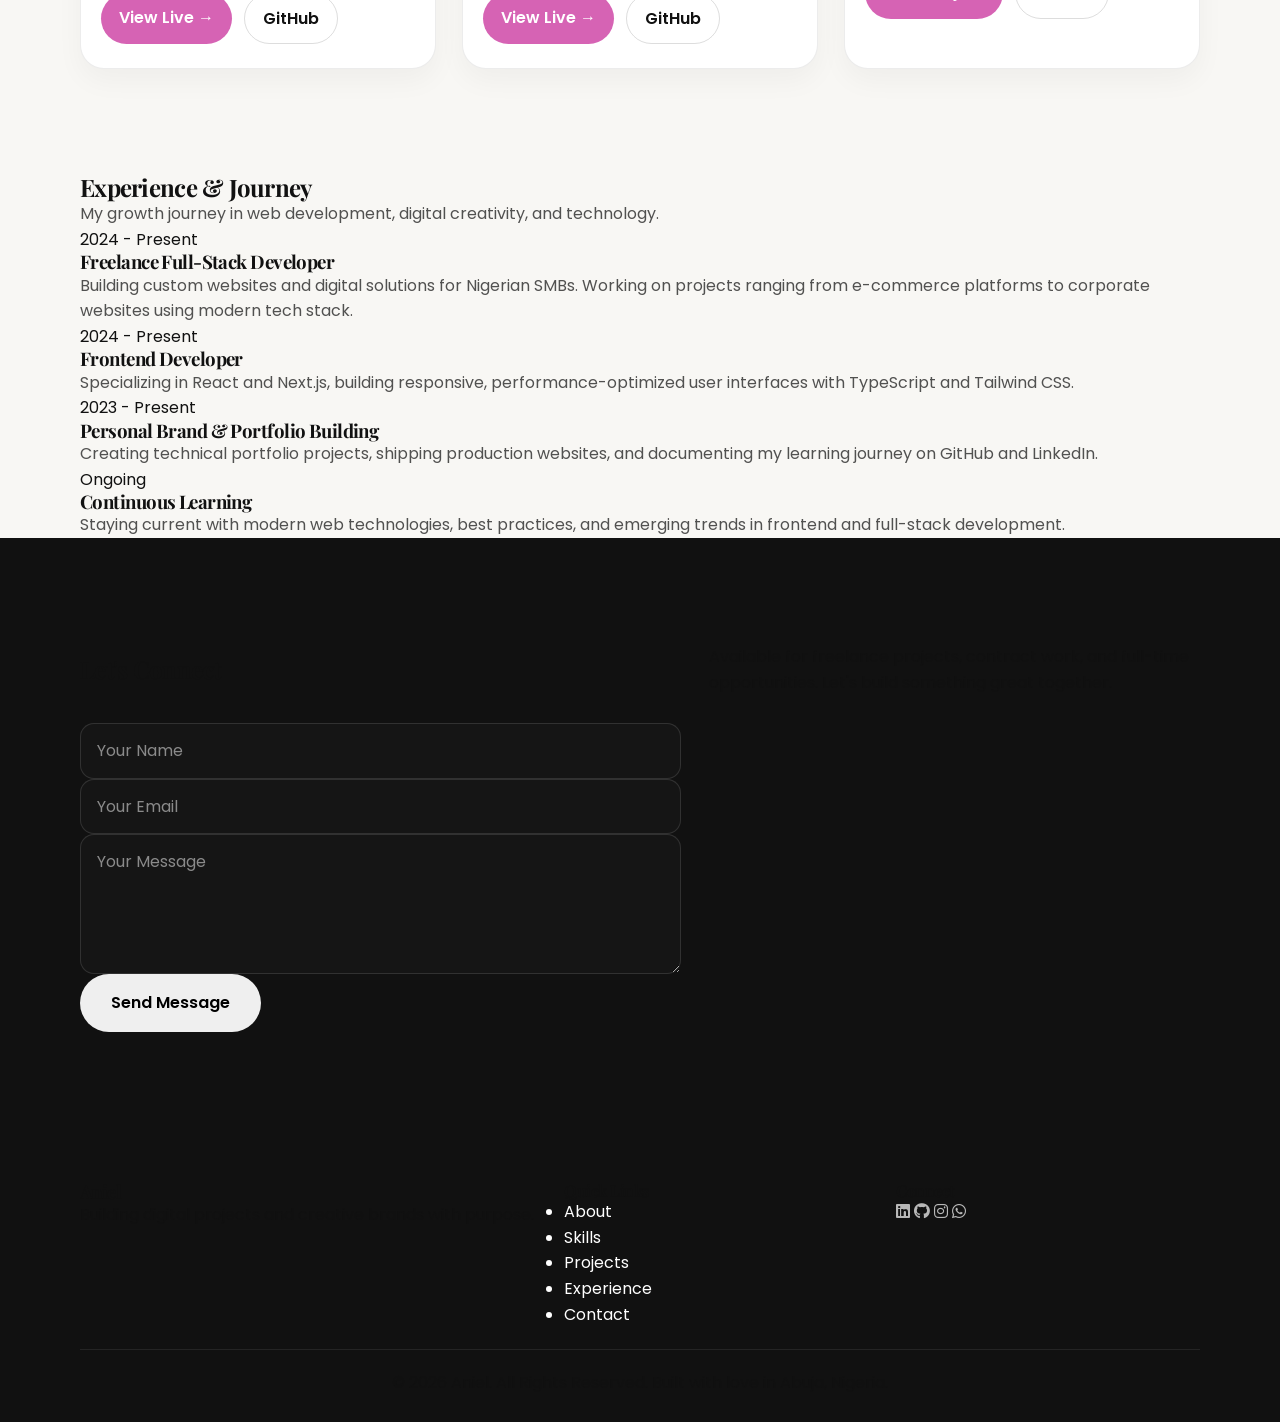
==== commit 18bdc0af: "Update project live link in index.html" ====
--- a/index.html
+++ b/index.html
@@ -13,397 +13,440 @@
   <meta property="og:description"
     content="Full-stack developer specializing in React, Next.js, and modern web applications.">
   <meta property="og:image" content="../images/aniel3.png">
-  <meta name="theme-color" content="#111111">
-
-  <title>Aniel | Computer Science Graduate | Junior Full-Stack Web Developer </title>
-
+  <meta name="theme-color" content="#000000">
+
+  <title>Aniel | Frontend Developer & Web Designer - Abuja, Nigeria</title>
+
+  <!-- Google Fonts (preconnect for speed) -->
   <link rel="preconnect" href="https://fonts.googleapis.com">
   <link rel="preconnect" href="https://fonts.gstatic.com" crossorigin>
   <link
-    href="https://fonts.googleapis.com/css2?family=Playfair+Display:wght@600;700&family=Poppins:wght@300;400;500;600;700&display=swap"
+    href="https://fonts.googleapis.com/css2?family=Playfair+Display:wght@600;700&family=Poppins:wght@300;400;500;600&display=swap"
     rel="stylesheet">
 
-  <link rel="stylesheet" href="https://cdn.jsdelivr.net/npm/@fortawesome/fontawesome-free@6.5.1/css/all.min.css" />
-
+  <!-- Font Awesome -->
+  <link rel="stylesheet" href="https://cdnjs.cloudflare.com/ajax/libs/font-awesome/6.5.1/css/all.min.css"
+    integrity="sha512-DTOQO9RWCH3H4J4yck6qSTa6WO94pYcn5QWVDvVAvj7zzTgfJnCxVSwNeu8jTO59NPcPak9qjkCks5d0j3b5Ag=="
+    crossorigin="anonymous" referrerpolicy="no-referrer" />
+
+  <!-- External CSS -->
   <link rel="stylesheet" href="./style.css">
+
+
+  <link rel="stylesheet"
+href="https://cdnjs.cloudflare.com/ajax/libs/font-awesome/6.5.2/css/all.min.css">
+  
 </head>
 
 <body>
-  <a href="https://wa.me/22941173483?text=Hello%20Aniel,%20I%20would%20like%20to%20work%20with%20you." target="_blank" rel="noopener noreferrer" class="whatsapp-float" title="Chat on WhatsApp">
+  <!-- FLOATING WHATSAPP ICON -->
+  <a href="https://wa.me/2348123456789?text=Hello%20Aniel,%20I%20would%20like%20to%20work%20with%20you." target="_blank" rel="noopener noreferrer" class="whatsapp-float" title="Chat on WhatsApp">
     <i class="fa-brands fa-whatsapp"></i>
   </a>
-
+  <!-- NAVIGATION -->
   <nav>
     <div class="container nav-wrapper">
-      <a href="#home" class="logo">Aniel</a>
-
-      <button class="menu-toggle" id="menu-toggle" aria-expanded="false" aria-label="Toggle navigation menu">
+      <div class="logo">Aniel </div>
+
+      <div class="menu-toggle" id="menu-toggle" aria-expanded="false" aria-label="Toggle navigation menu">
         ☰
-      </button>
+      </div>
 
       <div class="nav-links" id="nav-links">
-        <a href="#home" class="active">Home</a>
+        <a href="#home">Home</a>
         <a href="#about">About</a>
         <a href="#skills">Skills</a>
         <a href="#projects">Projects</a>
-        <a href="#services">Services</a>
+        <a href="#experience">Experience</a>
         <a href="#contact">Contact</a>
       </div>
     </div>
   </nav>
 
+  <!-- HERO SECTION -->
   <section class="hero" id="home">
-    <div class="container hero-inner">
-      <div class="hero-copy">
-        <!-- <p class="eyebrow">Frontend Developer • Web Designer</p> -->
+    <div class="container hero-content">
+      <div class="hero-text">
+        <h4>Hello, I'm <span class="span-ann" >Aniel</span></h4>
         <h1>
-          I build polished digital experiences that help brands grow.
+          Building Digital <br>
+          Projects & Brands <br>
+          with <span>Purpose.</span>
         </h1>
-        <p class="hero-text">
-          I'm a Computer Science graduate and junior full-stack web developer based in Abuja, Nigeria. I design and build responsive websites and modern web applications  using mpdren technologies, with a focus on usabolity,performance and continous learning.
-        </p>
+        <p> I'm a full-stack developer in Abuja, Nigeria, building modern web applications
+          with React, Next.js, and Node.js. I help Nigerian businesses scale their digital
+          presence with fast, responsive websites and seamless user experiences.</p>
 
         <div class="btn-group">
-          <button class="btn btn-primary" id="scrollProjects" aria-label="View my web development projects">
-            View My Projects
+          <button class="btn primary-btn" id="scrollProjects" aria-label="View my web development projects">
+            View Projects
           </button>
-          <a href="https://wa.me/22941173483?text=Hello%20Aniel,%20I%20would%20like%20to%20work%20with%20you." target="_blank" rel="noopener noreferrer" class="btn btn-secondary" aria-label="Contact via WhatsApp">
+
+          <a href="https://wa.me/22941173483?text=Hello%20Aniel,%20I%20would%20like%20to%20work%20with%20you."
+            target="_blank" rel="noopener noreferrer" class="btn secondary-btn" aria-label="Contact via WhatsApp">
             Contact Me
           </a>
-        </div>
-
-        <div class="hero-meta">
-          <div>
-            <strong>1+</strong>
-            <span>Years learning & building</span>
-          </div>
-          <div>
-            <strong>5+</strong>
-            <span>Web projects & experiments</span>
-          </div>
-        </div>
-
+
+          <a href="./AnielCV.pdf" download="Aniel_CV.pdf" class="btn primary-btn" aria-label="Download my resume">
+            Download CV
+          </a>
+        </div>
+
+        <!-- SOCIAL ICONS -->
         <div class="social-icons">
-          <a href="https://www.linkedin.com/in/lazarus-anna-04aa04371" target="_blank" rel="noopener noreferrer" aria-label="LinkedIn profile">
+          <a href="https://www.linkedin.com/in/lazarus-anna-04aa04371" target="_blank" rel="noopener noreferrer"
+            aria-label="LinkedIn profile">
             <i class="fa-brands fa-linkedin"></i>
           </a>
-          <a href="https://github.com/Aniels-hub" target="_blank" rel="noopener noreferrer" aria-label="GitHub repositories">
+          <a href="https://github.com/Aniels-hub" target="_blank" rel="noopener noreferrer"
+            aria-label="GitHub repositories">
             <i class="fa-brands fa-github"></i>
           </a>
-          <a href="https://wa.me/22941173483" target="_blank" rel="noopener noreferrer" aria-label="WhatsApp profile">
-            <i class="fa-brands fa-whatsapp"></i>
-          </a>
-        </div>
-      </div>
-
-      <div class="hero-visual" aria-label="Profile illustration and technologies">
-        <div class="visual-card">
-          <div class="visual-glow"></div>
-          <img src="images/aniel3.png" alt="Aniel portfolio portrait" loading="lazy" width="420" height="420" class="hero-img">
-          <div class="floating-badge badge-one">React</div>
-          <div class="floating-badge badge-two">Node.js</div>
-          <div class="floating-badge badge-three">MongoDB</div>
-        </div>
-      </div>
-    </div>
-  </section>
-
+          <a href="https://www.instagram.com/aniel_150" target="_blank" rel="noopener noreferrer"
+            aria-label="Instagram profile">
+            <i class="fa-brands fa-instagram"></i>
+          </a>
+        </div>
+      </div>
+
+      <div class="hero-image">
+        <img src="../images/aniel3.png" alt="Aniel working on web development projects" loading="lazy" width="400" height="400" class="hero-img">
+      </div>
+
+
+    </div>
+  </section>
+
+  <!-- ABOUT SECTION -->
   <section class="about" id="about">
     <div class="container">
-      <div class="section-heading">
-        <p class="eyebrow">About</p>
-        <h2>Professional, thoughtful, and detail-driven.</h2>
-      </div>
-
+      <h2 class="section-title">About Me</h2>
       <div class="about-content">
         <div class="about-text">
           <p>
-            I'm Aniel a Computer Science graduate with practical experience in frontend development and MERN-stack training. 
-          </p>
-          <p>
-            My experience includes building responsive web pages, creating user-friendly interfaces, developing RESTful APIs, and working with HTML, CSS, JavaScript, React, Node.js, Express, and MongoDB. I enjoy turning ideas into usful digital experince and am continously deelopnig my technical and digital skils. responsive, usable, and visually compelling digital products.
-          </p>
-          <!-- <ul class="about-points">
-            <li>Responsive design and UI implementation</li>
-            <li>Frontend architecture and performance</li>
-            <li>Modern full-stack development workflows</li>
-          </ul> -->
-        </div>
-
-        <div class="about-image-wrap">
-          <div class="about-image-card">
-            <img src="images/aniel3.png" alt="Aniel portrait in about section" loading="lazy" width="420" height="420">
-          </div>
-        </div>
-      </div>
-    </div>
-  </section>
-
+            I'm a 23-year-old Computer Science graduate from Abuja, Nigeria, with a passion for building
+            beautiful, functional web applications. Over the past year, I've worked with multiple clients
+            on custom websites, helping their businesses establish a strong digital presence.
+          </p>
+          <p>
+            My specialty is full-stack development—I design responsive interfaces with HTML/CSS/JavaScript,
+            build dynamic frontends with React & Next.js, and create scalable backends with Node.js and MongoDB.
+            Every project I ship prioritizes user experience, performance, and accessibility.
+          </p>
+          <p>
+            Beyond code, I'm building my personal brand and exploring AI automation as a service. I'm always
+            learning new technologies and sharing knowledge with the developer community.
+          </p>
+        </div>
+        <div class="about-image">
+          <img src="../images/aniel3.png" alt="Aniel working on web development projects" loading="lazy" width="400"
+            height="400">
+        </div>
+      </div>
+    </div>
+  </section>
+
+  <!-- SKILLS SECTION -->
   <section class="skills" id="skills">
     <div class="container">
-      <div class="section-heading">
-        <p class="eyebrow">Skills</p>
-        <h2>Tools, frameworks, and capabilities I use to build.</h2>
-      </div>
+      <h2 class="section-title">Skills & Technologies</h2>
 
       <div class="skills-grid">
+        <!-- FRONTEND -->
         <div class="skill-card">
-          <div class="skill-icon"><i class="fa-brands fa-html5"></i></div>
-          <h3>HTML</h3>
-          <p>Semantic, accessible markup for a strong and maintainable foundation.</p>
-        </div>
-
+          <div class="skill-icon">"><i class="fa fa-toolbox" aria-hidden="true"></i></div>
+          <h3>Frontend Development</h3>
+          <p>
+            Building responsive, interactive user interfaces with modern frameworks
+            and best practices for performance and accessibility.
+          </p>
+          <div class="tech-list">
+            <span class="tech-tag">HTML5</span>
+            <span class="tech-tag">CSS3</span>
+            <span class="tech-tag">JavaScript (ES6+)</span>
+            <span class="tech-tag">React.js</span>
+            <span class="tech-tag">Next.js 14</span>
+            <span class="tech-tag">TypeScript</span>
+            <span class="tech-tag">Tailwind CSS</span>
+            <span class="tech-tag">Framer Motion</span>
+          </div>
+        </div>
+
+        <!-- BACKEND -->
         <div class="skill-card">
-          <div class="skill-icon"><i class="fa-brands fa-css3"></i></div>
-          <h3>CSS</h3>
-          <p>Responsive layouts, visual polish, and clean user interfaces.</p>
-        </div>
-
+          <div class="skill-icon"><i class="fa fa-server" aria-hidden="true"></i></div>
+          <h3>Backend Development</h3>
+          <p>
+            Creating scalable server-side applications, APIs, and databases
+            to power modern web applications.
+          </p>
+          <div class="tech-list">
+            <span class="tech-tag">Node.js</span>
+            <span class="tech-tag">Express.js</span>
+            <span class="tech-tag">MongoDB</span>
+            <span class="tech-tag">Mongoose</span>
+            <span class="tech-tag">REST APIs</span>
+          </div>
+        </div>
+
+        <!-- TOOLS & WORKFLOW -->
         <div class="skill-card">
-          <div class="skill-icon"><i class="fa-brands fa-js"></i></div>
-          <h3>JavaScript</h3>
-          <p>Interactive functionality and smooth client-side behavior.</p>
-        </div>
-
-        <div class="skill-card">
-          <div class="skill-icon"><i class="fa-brands fa-react"></i></div>
-          <h3>React</h3>
-          <p>Component-based interfaces for scalable, modern user experiences.</p>
-        </div>
-
-        <div class="skill-card">
-          <div class="skill-icon"><i class="fa-brands fa-node"></i></div>
-          <h3>Node.js</h3>
-          <p>Server-side logic and application development for real products.</p>
-        </div>
-
-        <div class="skill-card">
-          <div class="skill-icon"><i class="fa-solid fa-server"></i></div>
-          <h3>Express.js</h3>
-          <p>RESTful API development and backend service integration.</p>
-        </div>
-
-        <div class="skill-card">
-          <div class="skill-icon"><i class="fa-solid fa-database"></i></div>
-          <h3>MongoDB</h3>
-          <p>Data modeling, storage, and modern database-driven applications.</p>
-        </div>
-
-        <div class="skill-card">
-          <div class="skill-icon"><i class="fa-brands fa-bootstrap"></i></div>
-          <h3>Bootstrap</h3>
-          <p>Fast, responsive UI development with clean, reusable patterns.</p>
-        </div>
-
-        <div class="skill-card">
-          <div class="skill-icon"><i class="fa-brands fa-git-alt"></i></div>
-          <h3>Git</h3>
-          <p>Version control and clean collaboration practices for development teams.</p>
-        </div>
-
-        <div class="skill-card">
-          <div class="skill-icon"><i class="fa-brands fa-github"></i></div>
-          <h3>GitHub</h3>
-          <p>Project tracking, code sharing, and collaborative workflow management.</p>
-        </div>
-      </div>
-    </div>
-  </section>
-
-  <section class="services" id="services">
-    <div class="container">
-      <div class="section-heading">
-        <p class="eyebrow">Services</p>
-        <h2>Digital solutions tailored for brands, founders, and growing businesses.</h2>
-      </div>
-
-      <div class="services-grid">
-        <article class="service-card">
-          <span class="service-number">01</span>
-          <h3>Website Development</h3>
-          <p>Modern, responsive websites designed to present your business clearly and convert visitors into action.</p>
-          <ul>
-            <li>Business websites</li>
-            <li>Corporate pages</li>
-            <li>Lead generation</li>
-          </ul>
-          <a href="#contact" class="text-link">Book a project</a>
-        </article>
-
-        <article class="service-card">
-          <span class="service-number">02</span>
-          <h3>Frontend Development</h3>
-          <p>Clean and high-performing interfaces built for usability, polish, and consistent user experience.</p>
-          <ul>
-            <li>Responsive UI</li>
-            <li>Interactive components</li>
-            <li>Conversion-focused layouts</li>
-          </ul>
-          <a href="#contact" class="text-link">Discuss a build</a>
-        </article>
-
-        <article class="service-card">
-          <span class="service-number">03</span>
-          <h3>Portfolio & Personal Branding</h3>
-          <p>Professional portfolio experiences that help you stand out to recruiters, clients, and employers.</p>
-          <ul>
-            <li>Developer portfolios</li>
-            <li>Brand positioning</li>
-            <li>Career visibility</li>
-          </ul>
-          <a href="#contact" class="text-link">Start your portfolio</a>
-        </article>
-      </div>
-    </div>
-  </section>
-
+          <div class="skill-icon"><i class="fa-solid fa-project-dia" aria-hidden="true"></i></div>
+          <h3>Tools & Workflow</h3>
+          <p>
+            Leveraging modern development tools and version control for efficient,
+            collaborative project management.
+          </p>
+          <div class="tech-list">
+            <span class="tech-tag">Git / GitHub</span>
+            <span class="tech-tag">VS Code</span>
+            <span class="tech-tag">Vercel</span>
+            <span class="tech-tag">Responsive Design</span>
+            <span class="tech-tag">Web Performance</span>
+          </div>
+        </div>
+      </div>
+    </div>
+  </section>
+
+  <!-- PROJECTS SECTION -->
   <section class="projects" id="projects">
     <div class="container">
-      <div class="section-heading">
-        <p class="eyebrow">Projects</p>
-        <h2>Selected work built with strategy, clarity, and execution.</h2>
-      </div>
+      <h2 class="section-title">Featured Projects</h2>
 
       <div class="project-grid">
-        <article class="project-card">
-          <img src="images/yemiappeal.jpg" alt="Yemi Appeals fashion website" loading="lazy" width="320" height="220">
+        <!-- PROJECT 1: YEMI APPEALS -->
+        <div class="project-card">
+          <img src="../images/yemiappeal.jpg" alt="Yemi Appeals - Custom Dressmaking E-Commerce Website" loading="lazy"
+            width="320" height="220">
           <div class="project-info">
-            <h3>Yemi Appeals</h3>
-            <p>Fashion brand landing page designed to present services clearly and drive customer enquiries efficiently.</p>
+            <h3>Yemi Appeals - Dressmaking Portfolio</h3>
+            <p>
+              Full-stack e-commerce website for a luxury fashion brand. Features js,
+              , CSS,  WhatsApp integration, and
+              optimized checkout flow.
+            </p>
             <div class="tech-tags">
-              <span>HTML</span>
-              <span>CSS</span>
-              <span>JavaScript</span>
+              
+              <span class="tech-tag">HTML</span>
+              <span class="tech-tag"> CSS</span>
+              <span class="tech-tag">JavaScript</span>
             </div>
             <div class="project-buttons">
-
-              <a href="https://yemi-appeals-dressing.vercel.app/" target="_blank" rel="noopener noreferrer" class="project-btn">View Live</a>
-              <a href="https://github.com/Aniels-hub" target="_blank" rel="noopener noreferrer" class="github-btn">GitHub</a>
-            </div>
-          </div>
-        </article>
-
-        <article class="project-card">
-          <img src="images/hogseries.png" alt="Hog Series kitchen restaurant website" loading="lazy" width="320" height="220">
+              <a href="https://yemi-appeal-mbcbixiy2-aniels-projects-98151ad4.vercel.app" target="_blank" rel="noopener noreferrer"
+                class="project-btn">
+                View Live →
+              </a>
+              <a href="https://github.com/Aniels-hub" target="_blank" rel="noopener noreferrer" class="github-btn">
+                GitHub
+              </a>
+            </div>
+          </div>
+        </div>
+
+        <!-- PROJECT 2: HOG SERIES KITCHEN -->
+        <div class="project-card">
+          <img src="../images/hogseries.png" alt="Hog Series Kitchen - Restaurant Website" loading="lazy" width="320"
+            height="220">
           <div class="project-info">
-            <h3>Hog Series Kitchen</h3>
-            <p>Restaurant website focused on menu visibility, location clarity, and a stronger digital customer experience.</p>
+            <h3>Hog Series Kitchen - Restaurant Brand</h3>
+            <p>
+              Modern restaurant website with menu showcase, location integration,
+              and online ordering capability. Built with React and deployed on Vercel.
+            </p>
             <div class="tech-tags">
-              <span>React</span>
-              <span>Tailwind</span>
+              <span class="tech-tag">React</span>
+              <span class="tech-tag">Tailwind CSS</span>
+              <span class="tech-tag">Vercel</span>
             </div>
             <div class="project-buttons">
-              <a href="https://hogseries-kitchen.vercel.app/" target="_blank" rel="noopener noreferrer" class="project-btn">View Live</a>
-              <a href="https://github.com/Aniels-hub" target="_blank" rel="noopener noreferrer" class="github-btn">GitHub</a>
-            </div>
-          </div>
-        </article>
-
-        <article class="project-card">
-          <img src="images/portfolio.png" alt="Portfolio website design concept" loading="lazy" width="320" height="220">
+              <a href="https://hogseries-kitchen.vercel.app/" target="_blank" rel="noopener noreferrer"
+                class="project-btn">
+                View Live →
+              </a>
+              <a href="https://github.com/Aniels-hub" target="_blank" rel="noopener noreferrer" class="github-btn">
+                GitHub
+              </a>
+            </div>
+          </div>
+        </div>
+
+        <!-- PROJECT 3: ANIEL PORTFOLIO -->
+        <div class="project-card">
+          <img src="../images/portfolio.png" alt="Amiel portfolio website " loading="lazy"
+            width="320" height="220">
           <div class="project-info">
-            <h3>Portfolio & Brand Concepts</h3>
-            <p>Clean brand and portfolio experiences designed to showcase credibility, creativity, and professional value.</p>
+            <h3>Aniel portfolio - showing my project</h3>
+            <p>this is a showcase of projects i have done as a junior developer with HTML CSS and JS in action 
+               .
+            </p>
             <div class="tech-tags">
-              <span>JavaScript</span>
-              <span>CSS</span>
-              <span>UI Design</span>
-            </div>
+              <span class="tech-tag">HTML5</span>
+              <span class="tech-tag">CSS3</span>
+              <span class="tech-tag">JavaScript</span>
+              <span class="tech-tag">SEO</span>
+            </div>
+
             <div class="project-buttons">
-              <a href="#home" class="project-btn">View Live</a>
-              <a href="https://github.com/Aniels-hub" target="_blank" rel="noopener noreferrer" class="github-btn">GitHub</a>
-            </div>
-          </div>
-        </article>
-      </div>
-    </div>
-  </section>
-
+
+              <a href="#" class="project-btn" aria-disabled="true" tabindex="-1">
+                View Project
+              </a>
+              <a href="https://github.com/Aniels-hub" target="_blank" rel="noopener noreferrer" class="github-btn">
+                GitHub
+              </a>
+            </div>
+          </div>
+        </div>
+      </div>
+    </div>
+  </section>
+
+  <!-- EXPERIENCE SECTION -->
+  <section class="experience" id="experience">
+    <div class="container">
+      <h2 class="section-title">Experience & Journey</h2>
+      <p class="experience-subtitle">
+        My growth journey in web development, digital creativity, and technology.
+      </p>
+
+      <div class="timeline">
+        <div class="timeline-item">
+          <div class="timeline-dot"></div>
+          <div class="timeline-content">
+            <span class="timeline-date">2024 - Present</span>
+            <h3>Freelance Full-Stack Developer</h3>
+            <p>
+              Building custom websites and digital solutions for Nigerian SMBs.
+              Working on projects ranging from e-commerce platforms to corporate websites
+              using modern tech stack.
+            </p>
+          </div>
+        </div>
+
+        <div class="timeline-item">
+          <div class="timeline-dot"></div>
+          <div class="timeline-content">
+            <span class="timeline-date">2024 - Present</span>
+            <h3>Frontend Developer</h3>
+            <p>
+              Specializing in React and Next.js, building responsive,
+              performance-optimized user interfaces with TypeScript and Tailwind CSS.
+            </p>
+          </div>
+        </div>
+
+        <div class="timeline-item">
+          <div class="timeline-dot"></div>
+          <div class="timeline-content">
+            <span class="timeline-date">2023 - Present</span>
+            <h3>Personal Brand & Portfolio Building</h3>
+            <p>
+              Creating technical portfolio projects, shipping production websites,
+              and documenting my learning journey on GitHub and LinkedIn.
+            </p>
+          </div>
+        </div>
+
+        <div class="timeline-item">
+          <div class="timeline-dot"></div>
+          <div class="timeline-content">
+            <span class="timeline-date">Ongoing</span>
+            <h3>Continuous Learning</h3>
+            <p>
+              Staying current with modern web technologies, best practices,
+              and emerging trends in frontend and full-stack development.
+            </p>
+          </div>
+        </div>
+      </div>
+    </div>
+  </section>
+
+  <!-- CONTACT SECTION -->
   <section class="contact" id="contact">
     <div class="container contact-wrapper">
-      <div class="contact-panel">
-        <div class="contact-copy">
-          <p class="eyebrow">Contact</p>
-          <h2>Let's build something memorable.</h2>
-          <p>
-            I'm available for website development, frontend projects, business websites, portfolio work, and collaboration opportunities.
-          </p>
-        </div>
-
-        <div class="contact-actions">
-          <a href="https://wa.me/22941173483?text=Hello%20Aniel,%20I%20would%20like%20to%20work%20with%20you." target="_blank" rel="noopener noreferrer" class="btn btn-primary">Hire Me</a>
-          <a href="mailto:annalazarusa@gmail.com" class="btn btn-secondary-dark">Email Me</a>
-        </div>
-      </div>
-
-      <form id="contactForm" novalidate class="contact-form">
+      <h2 class="section-title">Let's Connect</h2>
+      <p>
+        Available for freelance projects, contract work, and full-time opportunities.
+        Let's build something great together.
+      </p>
+
+      <form id="contactForm" novalidate>
         <div class="form-group">
-          <label for="contactName">Your Name</label>
-          <input type="text" id="contactName" name="name" placeholder="Enter your name" required aria-label="Your name">
+          <input type="text" id="contactName" name="name" placeholder="Your Name" required aria-label="Your name">
           <span class="error-message" id="nameError"></span>
         </div>
 
         <div class="form-group">
-          <label for="contactEmail">Your Email</label>
-          <input type="email" id="contactEmail" name="email" placeholder="Enter your email" required aria-label="Your email address">
+          <input type="email" id="contactEmail" name="email" placeholder="Your Email" required
+            aria-label="Your email address">
           <span class="error-message" id="emailError"></span>
         </div>
 
         <div class="form-group">
-          <label for="contactMessage">Project Details</label>
-          <textarea id="contactMessage" name="message" placeholder="Tell me about your project" required aria-label="Your message"></textarea>
+          <textarea id="contactMessage" name="message" placeholder="Your Message" required
+            aria-label="Your message"></textarea>
           <span class="error-message" id="messageError"></span>
         </div>
 
-        <button type="submit" class="btn btn-primary btn-block" aria-label="Send your message">
+        <button type="submit" class="btn primary-btn" aria-label="Send your message">
           Send Message
         </button>
       </form>
     </div>
   </section>
 
+  <!-- FOOTER -->
   <footer>
     <div class="container footer-content">
-      <div class="footer-brand">
-        <a href="#home" class="logo logo-footer">Aniel</a>
-        <p>Building digital experiences with clarity, confidence, and purpose.</p>
-      </div>
-
-      <div class="footer-links">
+      <div class="footer-section">
+        <h3><a href="#home" >Aniel </a></h3>
+        <p>Building digital projects and creative brands with purpose.</p>
+      </div>
+
+      <div class="footer-section">
         <h4>Quick Links</h4>
         <ul>
           <li><a href="#about">About</a></li>
           <li><a href="#skills">Skills</a></li>
           <li><a href="#projects">Projects</a></li>
-          <li><a href="#services">Services</a></li>
+          <li><a href="#experience">Experience</a></li>
           <li><a href="#contact">Contact</a></li>
         </ul>
       </div>
 
-      <div class="footer-socials">
+      <div class="footer-section">
         <h4>Connect</h4>
-        <div class="social-row">
-          <a href="https://www.linkedin.com/in/lazarus-anna-04aa04371" target="_blank" rel="noopener noreferrer" aria-label="LinkedIn">
+        <div class="footer-socials">
+          <a href="https://www.linkedin.com/in/lazarus-anna-04aa04371" target="_blank" rel="noopener noreferrer"
+            aria-label="LinkedIn">
             <i class="fa-brands fa-linkedin"></i>
           </a>
           <a href="https://github.com/Aniels-hub" target="_blank" rel="noopener noreferrer" aria-label="GitHub">
             <i class="fa-brands fa-github"></i>
           </a>
-          <a href="https://www.instagram.com/aniel_150" target="_blank" rel="noopener noreferrer" aria-label="Instagram">
+          <a href="https://www.instagram.com/aniel_150" target="_blank" rel="noopener noreferrer"
+            aria-label="Instagram">
             <i class="fa-brands fa-instagram"></i>
           </a>
           <a href="https://wa.me/22941173483" target="_blank" rel="noopener noreferrer" aria-label="WhatsApp">
-            <i class="fa-brands fa-whatsapp"></i>
-          </a>
+<i class="fa-brands fa-whatsapp"></i>
+        </a>
+
         </div>
       </div>
     </div>
 
     <div class="footer-bottom">
-      <p>© 2026 Aniel. All rights reserved.</p>
-    </div>
+      <p>© 2026 Aniel. All Rights Reserved. Built with <span class="heart">love</span> in Abuja, Nigeria.</p>
+
+    </div><div class=""></div>
   </footer>
 
+  <!-- SCRIPTS -->
   <script src="./script.js" defer></script>
+
 </body>
+
 </html>
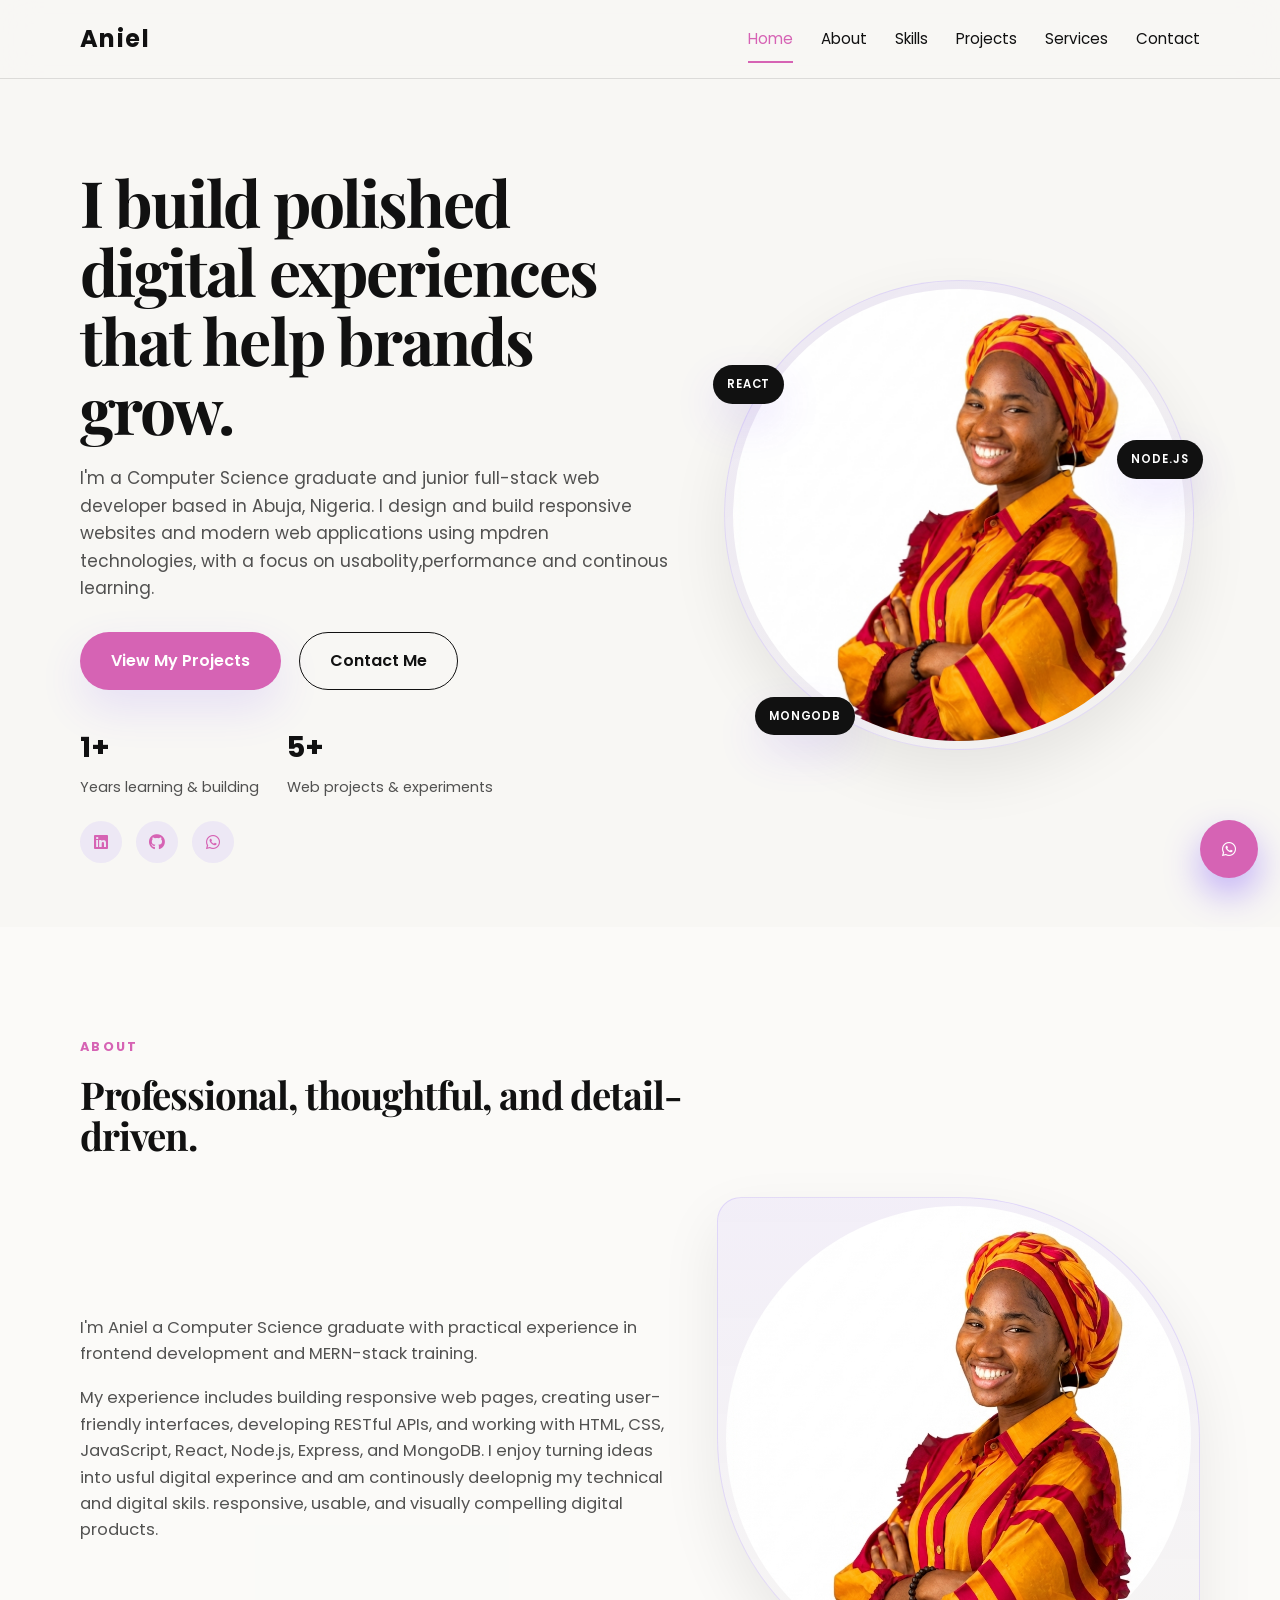
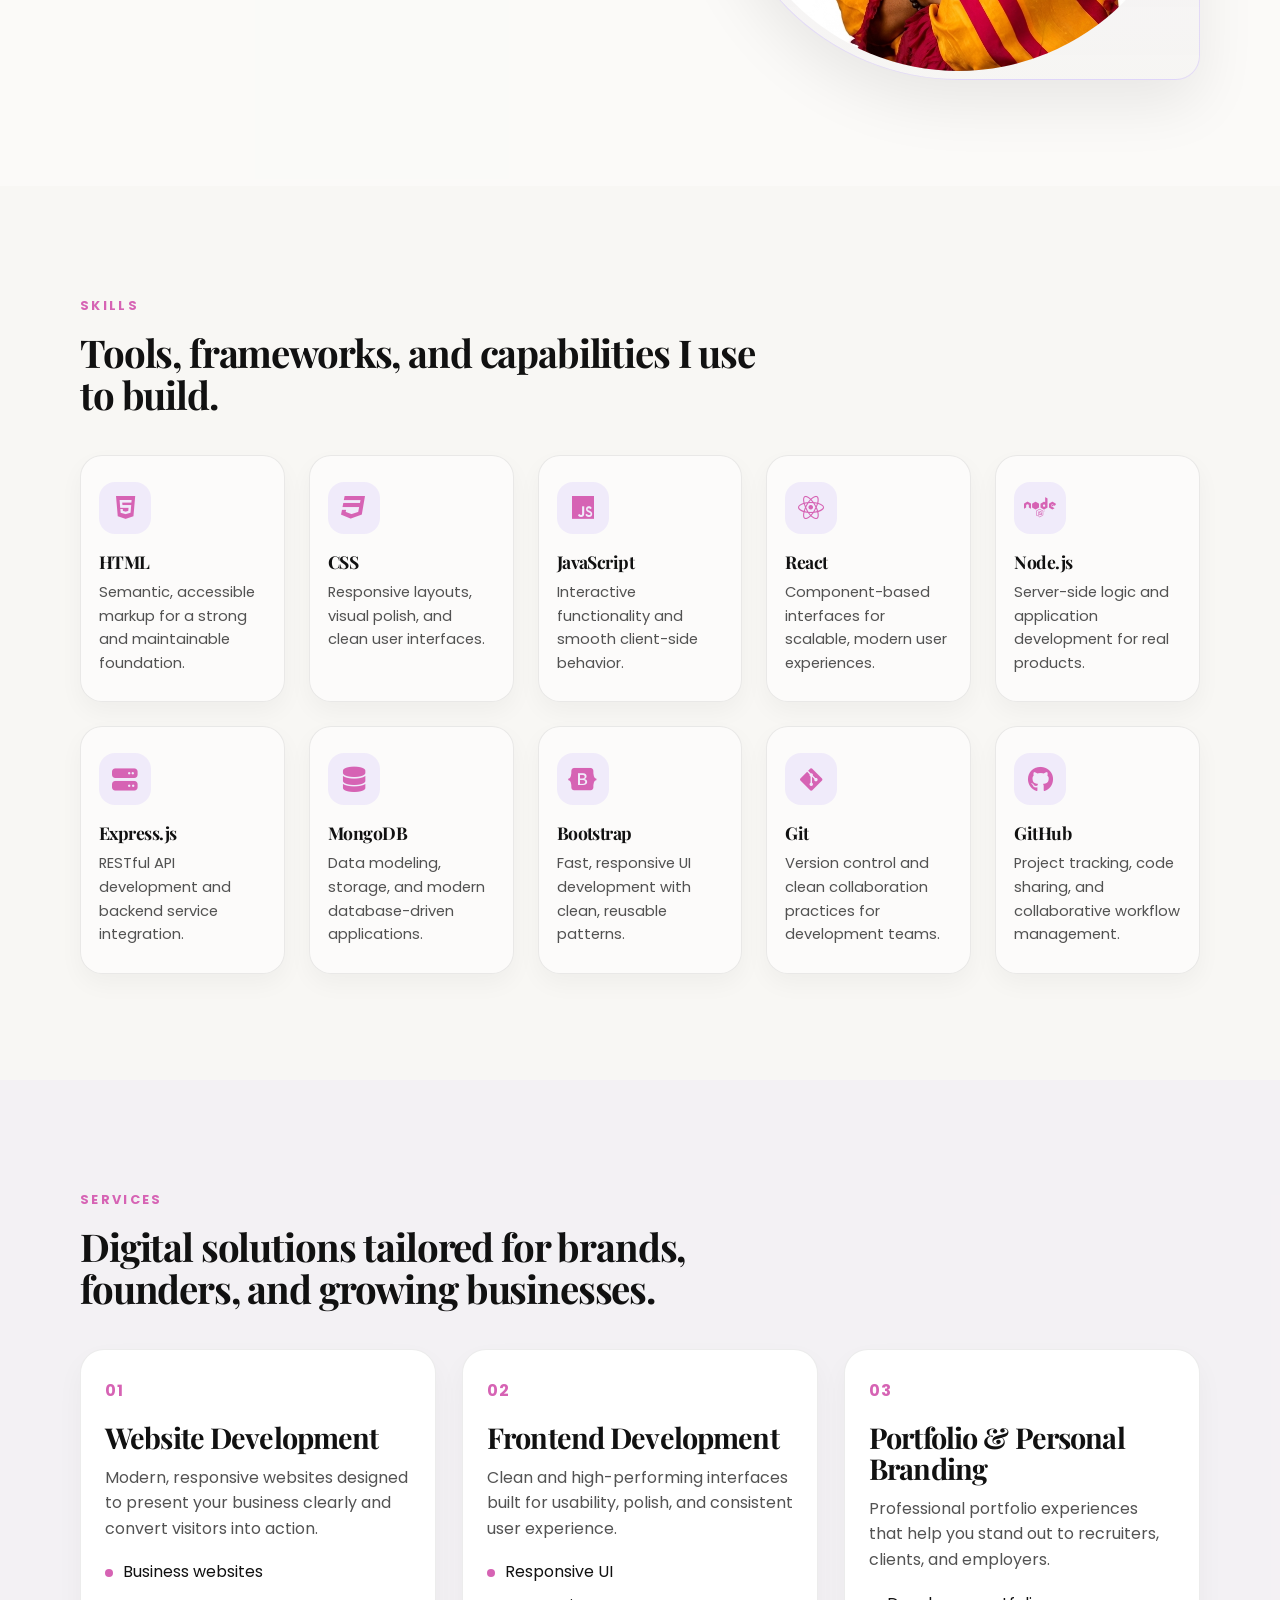
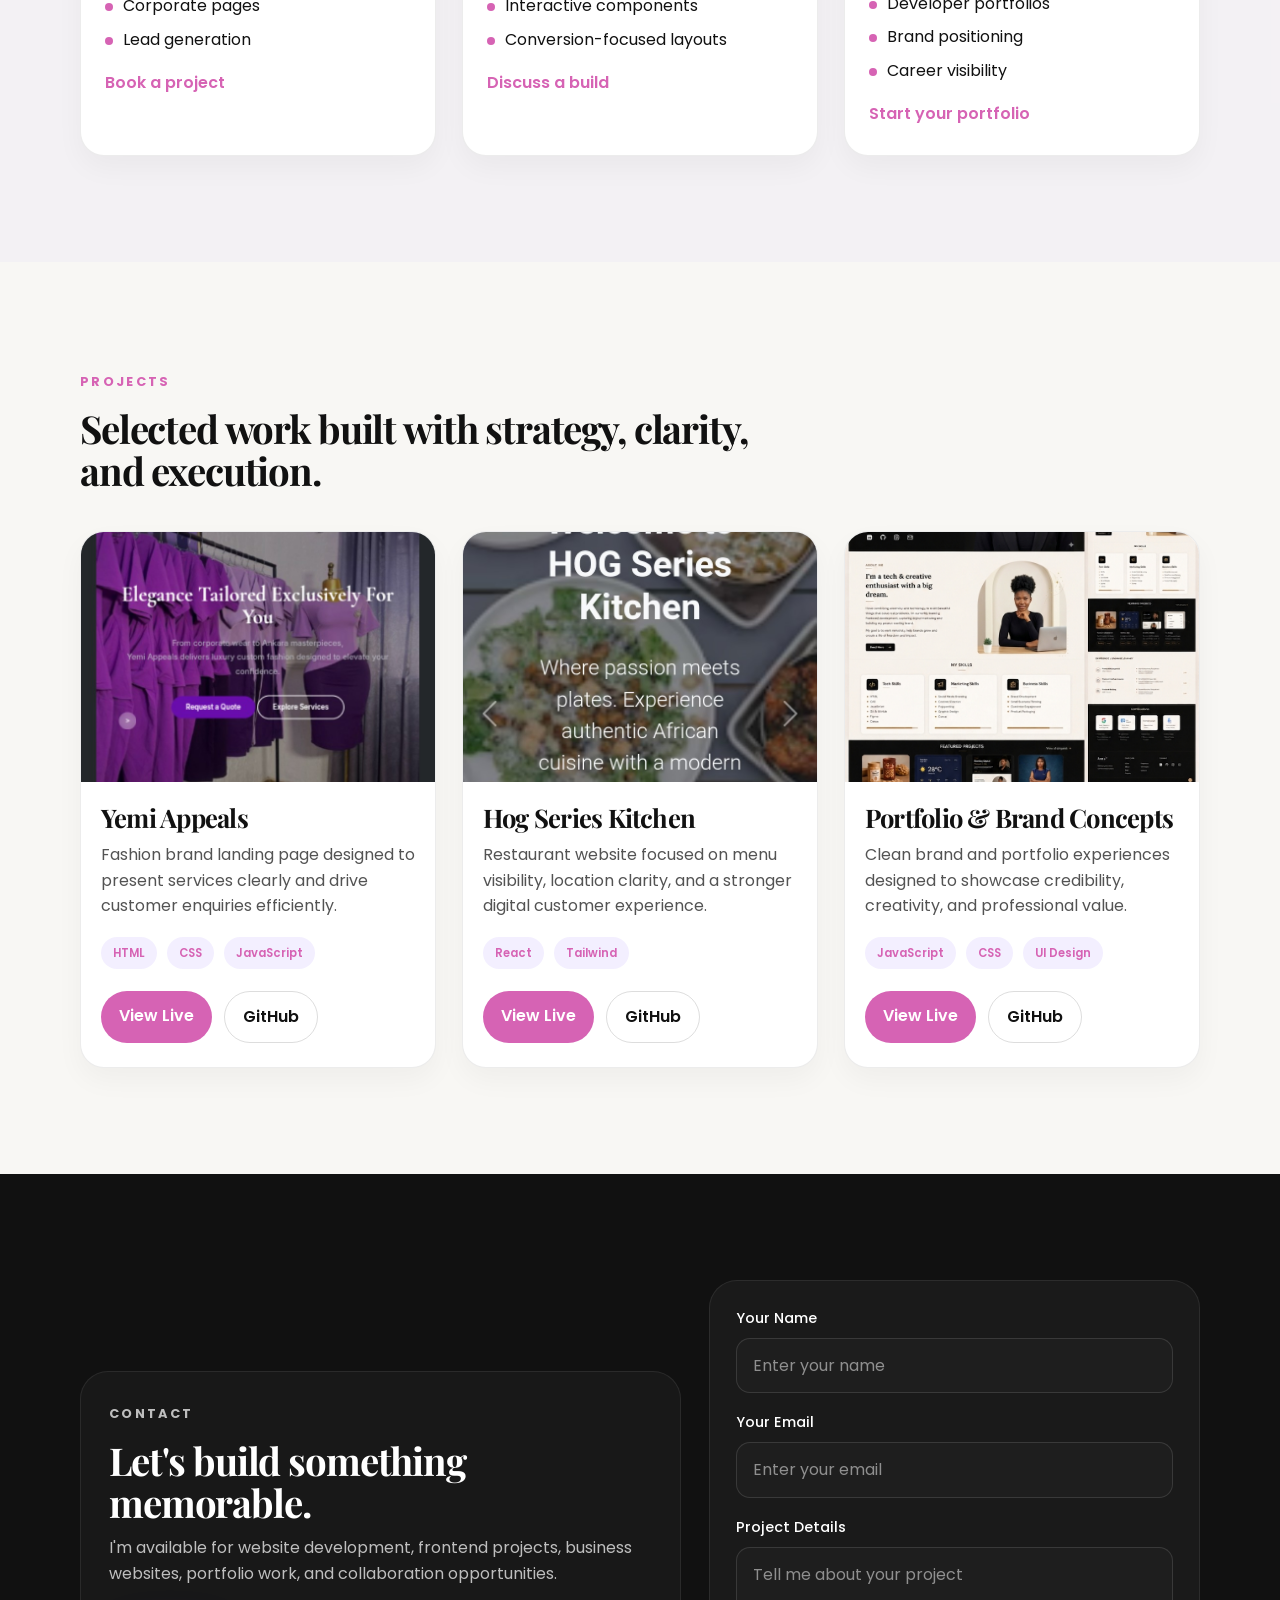
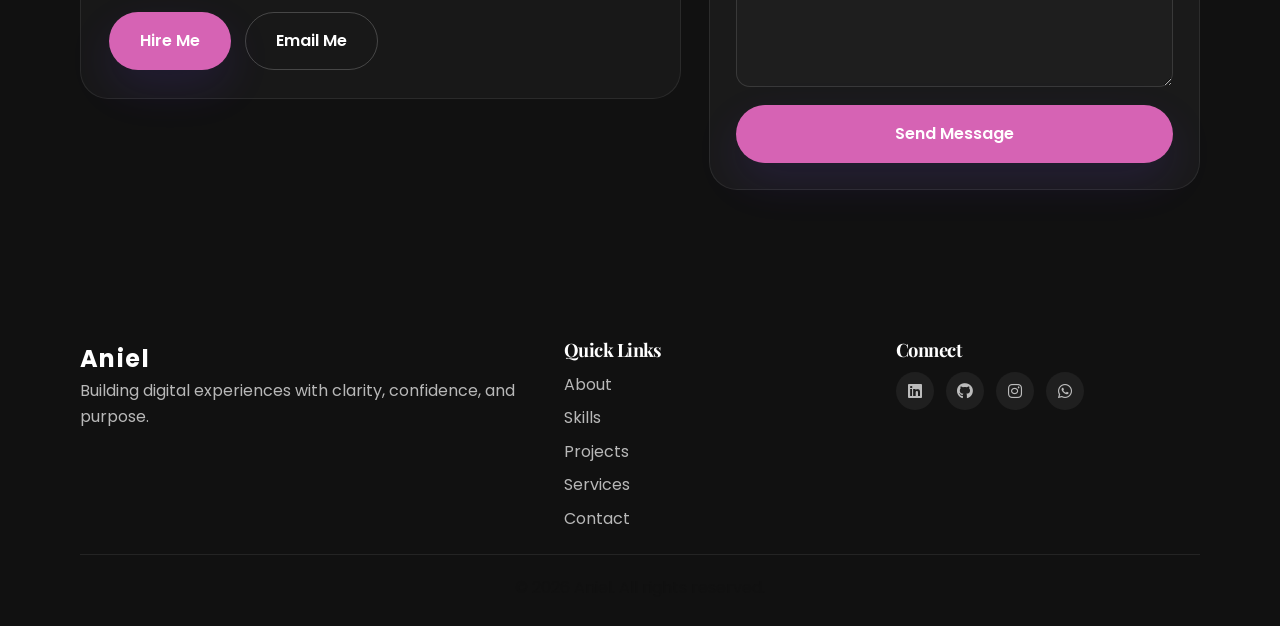
==== commit b36191b5: "Update project live link in index.html" ====
--- a/index.html
+++ b/index.html
@@ -13,440 +13,397 @@
   <meta property="og:description"
     content="Full-stack developer specializing in React, Next.js, and modern web applications.">
   <meta property="og:image" content="../images/aniel3.png">
-  <meta name="theme-color" content="#000000">
-
-  <title>Aniel | Frontend Developer & Web Designer - Abuja, Nigeria</title>
-
-  <!-- Google Fonts (preconnect for speed) -->
+  <meta name="theme-color" content="#111111">
+
+  <title>Aniel | Computer Science Graduate | Junior Full-Stack Web Developer </title>
+
   <link rel="preconnect" href="https://fonts.googleapis.com">
   <link rel="preconnect" href="https://fonts.gstatic.com" crossorigin>
   <link
-    href="https://fonts.googleapis.com/css2?family=Playfair+Display:wght@600;700&family=Poppins:wght@300;400;500;600&display=swap"
+    href="https://fonts.googleapis.com/css2?family=Playfair+Display:wght@600;700&family=Poppins:wght@300;400;500;600;700&display=swap"
     rel="stylesheet">
 
-  <!-- Font Awesome -->
-  <link rel="stylesheet" href="https://cdnjs.cloudflare.com/ajax/libs/font-awesome/6.5.1/css/all.min.css"
-    integrity="sha512-DTOQO9RWCH3H4J4yck6qSTa6WO94pYcn5QWVDvVAvj7zzTgfJnCxVSwNeu8jTO59NPcPak9qjkCks5d0j3b5Ag=="
-    crossorigin="anonymous" referrerpolicy="no-referrer" />
-
-  <!-- External CSS -->
+  <link rel="stylesheet" href="https://cdn.jsdelivr.net/npm/@fortawesome/fontawesome-free@6.5.1/css/all.min.css" />
+
   <link rel="stylesheet" href="./style.css">
-
-
-  <link rel="stylesheet"
-href="https://cdnjs.cloudflare.com/ajax/libs/font-awesome/6.5.2/css/all.min.css">
-  
 </head>
 
 <body>
-  <!-- FLOATING WHATSAPP ICON -->
-  <a href="https://wa.me/2348123456789?text=Hello%20Aniel,%20I%20would%20like%20to%20work%20with%20you." target="_blank" rel="noopener noreferrer" class="whatsapp-float" title="Chat on WhatsApp">
+  <a href="https://wa.me/22941173483?text=Hello%20Aniel,%20I%20would%20like%20to%20work%20with%20you." target="_blank" rel="noopener noreferrer" class="whatsapp-float" title="Chat on WhatsApp">
     <i class="fa-brands fa-whatsapp"></i>
   </a>
-  <!-- NAVIGATION -->
+
   <nav>
     <div class="container nav-wrapper">
-      <div class="logo">Aniel </div>
-
-      <div class="menu-toggle" id="menu-toggle" aria-expanded="false" aria-label="Toggle navigation menu">
+      <a href="#home" class="logo">Aniel</a>
+
+      <button class="menu-toggle" id="menu-toggle" aria-expanded="false" aria-label="Toggle navigation menu">
         ☰
-      </div>
+      </button>
 
       <div class="nav-links" id="nav-links">
-        <a href="#home">Home</a>
+        <a href="#home" class="active">Home</a>
         <a href="#about">About</a>
         <a href="#skills">Skills</a>
         <a href="#projects">Projects</a>
-        <a href="#experience">Experience</a>
+        <a href="#services">Services</a>
         <a href="#contact">Contact</a>
       </div>
     </div>
   </nav>
 
-  <!-- HERO SECTION -->
   <section class="hero" id="home">
-    <div class="container hero-content">
-      <div class="hero-text">
-        <h4>Hello, I'm <span class="span-ann" >Aniel</span></h4>
+    <div class="container hero-inner">
+      <div class="hero-copy">
+        <!-- <p class="eyebrow">Frontend Developer • Web Designer</p> -->
         <h1>
-          Building Digital <br>
-          Projects & Brands <br>
-          with <span>Purpose.</span>
+          I build polished digital experiences that help brands grow.
         </h1>
-        <p> I'm a full-stack developer in Abuja, Nigeria, building modern web applications
-          with React, Next.js, and Node.js. I help Nigerian businesses scale their digital
-          presence with fast, responsive websites and seamless user experiences.</p>
+        <p class="hero-text">
+          I'm a Computer Science graduate and junior full-stack web developer based in Abuja, Nigeria. I design and build responsive websites and modern web applications  using mpdren technologies, with a focus on usabolity,performance and continous learning.
+        </p>
 
         <div class="btn-group">
-          <button class="btn primary-btn" id="scrollProjects" aria-label="View my web development projects">
-            View Projects
+          <button class="btn btn-primary" id="scrollProjects" aria-label="View my web development projects">
+            View My Projects
           </button>
-
-          <a href="https://wa.me/22941173483?text=Hello%20Aniel,%20I%20would%20like%20to%20work%20with%20you."
-            target="_blank" rel="noopener noreferrer" class="btn secondary-btn" aria-label="Contact via WhatsApp">
+          <a href="https://wa.me/22941173483?text=Hello%20Aniel,%20I%20would%20like%20to%20work%20with%20you." target="_blank" rel="noopener noreferrer" class="btn btn-secondary" aria-label="Contact via WhatsApp">
             Contact Me
           </a>
-
-          <a href="./AnielCV.pdf" download="Aniel_CV.pdf" class="btn primary-btn" aria-label="Download my resume">
-            Download CV
-          </a>
-        </div>
-
-        <!-- SOCIAL ICONS -->
+        </div>
+
+        <div class="hero-meta">
+          <div>
+            <strong>1+</strong>
+            <span>Years learning & building</span>
+          </div>
+          <div>
+            <strong>5+</strong>
+            <span>Web projects & experiments</span>
+          </div>
+        </div>
+
         <div class="social-icons">
-          <a href="https://www.linkedin.com/in/lazarus-anna-04aa04371" target="_blank" rel="noopener noreferrer"
-            aria-label="LinkedIn profile">
+          <a href="https://www.linkedin.com/in/lazarus-anna-04aa04371" target="_blank" rel="noopener noreferrer" aria-label="LinkedIn profile">
             <i class="fa-brands fa-linkedin"></i>
           </a>
-          <a href="https://github.com/Aniels-hub" target="_blank" rel="noopener noreferrer"
-            aria-label="GitHub repositories">
+          <a href="https://github.com/Aniels-hub" target="_blank" rel="noopener noreferrer" aria-label="GitHub repositories">
             <i class="fa-brands fa-github"></i>
           </a>
-          <a href="https://www.instagram.com/aniel_150" target="_blank" rel="noopener noreferrer"
-            aria-label="Instagram profile">
-            <i class="fa-brands fa-instagram"></i>
-          </a>
-        </div>
-      </div>
-
-      <div class="hero-image">
-        <img src="../images/aniel3.png" alt="Aniel working on web development projects" loading="lazy" width="400" height="400" class="hero-img">
-      </div>
-
-
-    </div>
-  </section>
-
-  <!-- ABOUT SECTION -->
+          <a href="https://wa.me/22941173483" target="_blank" rel="noopener noreferrer" aria-label="WhatsApp profile">
+            <i class="fa-brands fa-whatsapp"></i>
+          </a>
+        </div>
+      </div>
+
+      <div class="hero-visual" aria-label="Profile illustration and technologies">
+        <div class="visual-card">
+          <div class="visual-glow"></div>
+          <img src="images/aniel3.png" alt="Aniel portfolio portrait" loading="lazy" width="420" height="420" class="hero-img">
+          <div class="floating-badge badge-one">React</div>
+          <div class="floating-badge badge-two">Node.js</div>
+          <div class="floating-badge badge-three">MongoDB</div>
+        </div>
+      </div>
+    </div>
+  </section>
+
   <section class="about" id="about">
     <div class="container">
-      <h2 class="section-title">About Me</h2>
+      <div class="section-heading">
+        <p class="eyebrow">About</p>
+        <h2>Professional, thoughtful, and detail-driven.</h2>
+      </div>
+
       <div class="about-content">
         <div class="about-text">
           <p>
-            I'm a 23-year-old Computer Science graduate from Abuja, Nigeria, with a passion for building
-            beautiful, functional web applications. Over the past year, I've worked with multiple clients
-            on custom websites, helping their businesses establish a strong digital presence.
+            I'm Aniel a Computer Science graduate with practical experience in frontend development and MERN-stack training. 
           </p>
           <p>
-            My specialty is full-stack development—I design responsive interfaces with HTML/CSS/JavaScript,
-            build dynamic frontends with React & Next.js, and create scalable backends with Node.js and MongoDB.
-            Every project I ship prioritizes user experience, performance, and accessibility.
+            My experience includes building responsive web pages, creating user-friendly interfaces, developing RESTful APIs, and working with HTML, CSS, JavaScript, React, Node.js, Express, and MongoDB. I enjoy turning ideas into usful digital experince and am continously deelopnig my technical and digital skils. responsive, usable, and visually compelling digital products.
           </p>
-          <p>
-            Beyond code, I'm building my personal brand and exploring AI automation as a service. I'm always
-            learning new technologies and sharing knowledge with the developer community.
-          </p>
-        </div>
-        <div class="about-image">
-          <img src="../images/aniel3.png" alt="Aniel working on web development projects" loading="lazy" width="400"
-            height="400">
-        </div>
-      </div>
-    </div>
-  </section>
-
-  <!-- SKILLS SECTION -->
+          <!-- <ul class="about-points">
+            <li>Responsive design and UI implementation</li>
+            <li>Frontend architecture and performance</li>
+            <li>Modern full-stack development workflows</li>
+          </ul> -->
+        </div>
+
+        <div class="about-image-wrap">
+          <div class="about-image-card">
+            <img src="images/aniel3.png" alt="Aniel portrait in about section" loading="lazy" width="420" height="420">
+          </div>
+        </div>
+      </div>
+    </div>
+  </section>
+
   <section class="skills" id="skills">
     <div class="container">
-      <h2 class="section-title">Skills & Technologies</h2>
+      <div class="section-heading">
+        <p class="eyebrow">Skills</p>
+        <h2>Tools, frameworks, and capabilities I use to build.</h2>
+      </div>
 
       <div class="skills-grid">
-        <!-- FRONTEND -->
-        <div class="skill-card">
-          <div class="skill-icon">"><i class="fa fa-toolbox" aria-hidden="true"></i></div>
+        <div class="skill-card">
+          <div class="skill-icon"><i class="fa-brands fa-html5"></i></div>
+          <h3>HTML</h3>
+          <p>Semantic, accessible markup for a strong and maintainable foundation.</p>
+        </div>
+
+        <div class="skill-card">
+          <div class="skill-icon"><i class="fa-brands fa-css3"></i></div>
+          <h3>CSS</h3>
+          <p>Responsive layouts, visual polish, and clean user interfaces.</p>
+        </div>
+
+        <div class="skill-card">
+          <div class="skill-icon"><i class="fa-brands fa-js"></i></div>
+          <h3>JavaScript</h3>
+          <p>Interactive functionality and smooth client-side behavior.</p>
+        </div>
+
+        <div class="skill-card">
+          <div class="skill-icon"><i class="fa-brands fa-react"></i></div>
+          <h3>React</h3>
+          <p>Component-based interfaces for scalable, modern user experiences.</p>
+        </div>
+
+        <div class="skill-card">
+          <div class="skill-icon"><i class="fa-brands fa-node"></i></div>
+          <h3>Node.js</h3>
+          <p>Server-side logic and application development for real products.</p>
+        </div>
+
+        <div class="skill-card">
+          <div class="skill-icon"><i class="fa-solid fa-server"></i></div>
+          <h3>Express.js</h3>
+          <p>RESTful API development and backend service integration.</p>
+        </div>
+
+        <div class="skill-card">
+          <div class="skill-icon"><i class="fa-solid fa-database"></i></div>
+          <h3>MongoDB</h3>
+          <p>Data modeling, storage, and modern database-driven applications.</p>
+        </div>
+
+        <div class="skill-card">
+          <div class="skill-icon"><i class="fa-brands fa-bootstrap"></i></div>
+          <h3>Bootstrap</h3>
+          <p>Fast, responsive UI development with clean, reusable patterns.</p>
+        </div>
+
+        <div class="skill-card">
+          <div class="skill-icon"><i class="fa-brands fa-git-alt"></i></div>
+          <h3>Git</h3>
+          <p>Version control and clean collaboration practices for development teams.</p>
+        </div>
+
+        <div class="skill-card">
+          <div class="skill-icon"><i class="fa-brands fa-github"></i></div>
+          <h3>GitHub</h3>
+          <p>Project tracking, code sharing, and collaborative workflow management.</p>
+        </div>
+      </div>
+    </div>
+  </section>
+
+  <section class="services" id="services">
+    <div class="container">
+      <div class="section-heading">
+        <p class="eyebrow">Services</p>
+        <h2>Digital solutions tailored for brands, founders, and growing businesses.</h2>
+      </div>
+
+      <div class="services-grid">
+        <article class="service-card">
+          <span class="service-number">01</span>
+          <h3>Website Development</h3>
+          <p>Modern, responsive websites designed to present your business clearly and convert visitors into action.</p>
+          <ul>
+            <li>Business websites</li>
+            <li>Corporate pages</li>
+            <li>Lead generation</li>
+          </ul>
+          <a href="#contact" class="text-link">Book a project</a>
+        </article>
+
+        <article class="service-card">
+          <span class="service-number">02</span>
           <h3>Frontend Development</h3>
-          <p>
-            Building responsive, interactive user interfaces with modern frameworks
-            and best practices for performance and accessibility.
-          </p>
-          <div class="tech-list">
-            <span class="tech-tag">HTML5</span>
-            <span class="tech-tag">CSS3</span>
-            <span class="tech-tag">JavaScript (ES6+)</span>
-            <span class="tech-tag">React.js</span>
-            <span class="tech-tag">Next.js 14</span>
-            <span class="tech-tag">TypeScript</span>
-            <span class="tech-tag">Tailwind CSS</span>
-            <span class="tech-tag">Framer Motion</span>
-          </div>
-        </div>
-
-        <!-- BACKEND -->
-        <div class="skill-card">
-          <div class="skill-icon"><i class="fa fa-server" aria-hidden="true"></i></div>
-          <h3>Backend Development</h3>
-          <p>
-            Creating scalable server-side applications, APIs, and databases
-            to power modern web applications.
-          </p>
-          <div class="tech-list">
-            <span class="tech-tag">Node.js</span>
-            <span class="tech-tag">Express.js</span>
-            <span class="tech-tag">MongoDB</span>
-            <span class="tech-tag">Mongoose</span>
-            <span class="tech-tag">REST APIs</span>
-          </div>
-        </div>
-
-        <!-- TOOLS & WORKFLOW -->
-        <div class="skill-card">
-          <div class="skill-icon"><i class="fa-solid fa-project-dia" aria-hidden="true"></i></div>
-          <h3>Tools & Workflow</h3>
-          <p>
-            Leveraging modern development tools and version control for efficient,
-            collaborative project management.
-          </p>
-          <div class="tech-list">
-            <span class="tech-tag">Git / GitHub</span>
-            <span class="tech-tag">VS Code</span>
-            <span class="tech-tag">Vercel</span>
-            <span class="tech-tag">Responsive Design</span>
-            <span class="tech-tag">Web Performance</span>
-          </div>
-        </div>
-      </div>
-    </div>
-  </section>
-
-  <!-- PROJECTS SECTION -->
+          <p>Clean and high-performing interfaces built for usability, polish, and consistent user experience.</p>
+          <ul>
+            <li>Responsive UI</li>
+            <li>Interactive components</li>
+            <li>Conversion-focused layouts</li>
+          </ul>
+          <a href="#contact" class="text-link">Discuss a build</a>
+        </article>
+
+        <article class="service-card">
+          <span class="service-number">03</span>
+          <h3>Portfolio & Personal Branding</h3>
+          <p>Professional portfolio experiences that help you stand out to recruiters, clients, and employers.</p>
+          <ul>
+            <li>Developer portfolios</li>
+            <li>Brand positioning</li>
+            <li>Career visibility</li>
+          </ul>
+          <a href="#contact" class="text-link">Start your portfolio</a>
+        </article>
+      </div>
+    </div>
+  </section>
+
   <section class="projects" id="projects">
     <div class="container">
-      <h2 class="section-title">Featured Projects</h2>
+      <div class="section-heading">
+        <p class="eyebrow">Projects</p>
+        <h2>Selected work built with strategy, clarity, and execution.</h2>
+      </div>
 
       <div class="project-grid">
-        <!-- PROJECT 1: YEMI APPEALS -->
-        <div class="project-card">
-          <img src="../images/yemiappeal.jpg" alt="Yemi Appeals - Custom Dressmaking E-Commerce Website" loading="lazy"
-            width="320" height="220">
+        <article class="project-card">
+          <img src="images/yemiappeal.jpg" alt="Yemi Appeals fashion website" loading="lazy" width="320" height="220">
           <div class="project-info">
-            <h3>Yemi Appeals - Dressmaking Portfolio</h3>
-            <p>
-              Full-stack e-commerce website for a luxury fashion brand. Features js,
-              , CSS,  WhatsApp integration, and
-              optimized checkout flow.
-            </p>
+            <h3>Yemi Appeals</h3>
+            <p>Fashion brand landing page designed to present services clearly and drive customer enquiries efficiently.</p>
             <div class="tech-tags">
-              
-              <span class="tech-tag">HTML</span>
-              <span class="tech-tag"> CSS</span>
-              <span class="tech-tag">JavaScript</span>
+              <span>HTML</span>
+              <span>CSS</span>
+              <span>JavaScript</span>
             </div>
             <div class="project-buttons">
-              <a href="https://yemi-appeal-mbcbixiy2-aniels-projects-98151ad4.vercel.app" target="_blank" rel="noopener noreferrer"
-                class="project-btn">
-                View Live →
-              </a>
-              <a href="https://github.com/Aniels-hub" target="_blank" rel="noopener noreferrer" class="github-btn">
-                GitHub
-              </a>
-            </div>
-          </div>
-        </div>
-
-        <!-- PROJECT 2: HOG SERIES KITCHEN -->
-        <div class="project-card">
-          <img src="../images/hogseries.png" alt="Hog Series Kitchen - Restaurant Website" loading="lazy" width="320"
-            height="220">
+
+              <a href="https://yemi-appeal.vercel.app/" target="_blank" rel="noopener noreferrer" class="project-btn">View Live</a>
+              <a href="https://github.com/Aniels-hub" target="_blank" rel="noopener noreferrer" class="github-btn">GitHub</a>
+            </div>
+          </div>
+        </article>
+
+        <article class="project-card">
+          <img src="images/hogseries.png" alt="Hog Series kitchen restaurant website" loading="lazy" width="320" height="220">
           <div class="project-info">
-            <h3>Hog Series Kitchen - Restaurant Brand</h3>
-            <p>
-              Modern restaurant website with menu showcase, location integration,
-              and online ordering capability. Built with React and deployed on Vercel.
-            </p>
+            <h3>Hog Series Kitchen</h3>
+            <p>Restaurant website focused on menu visibility, location clarity, and a stronger digital customer experience.</p>
             <div class="tech-tags">
-              <span class="tech-tag">React</span>
-              <span class="tech-tag">Tailwind CSS</span>
-              <span class="tech-tag">Vercel</span>
+              <span>React</span>
+              <span>Tailwind</span>
             </div>
             <div class="project-buttons">
-              <a href="https://hogseries-kitchen.vercel.app/" target="_blank" rel="noopener noreferrer"
-                class="project-btn">
-                View Live →
-              </a>
-              <a href="https://github.com/Aniels-hub" target="_blank" rel="noopener noreferrer" class="github-btn">
-                GitHub
-              </a>
-            </div>
-          </div>
-        </div>
-
-        <!-- PROJECT 3: ANIEL PORTFOLIO -->
-        <div class="project-card">
-          <img src="../images/portfolio.png" alt="Amiel portfolio website " loading="lazy"
-            width="320" height="220">
+              <a href="https://hogseries-kitchen.vercel.app/" target="_blank" rel="noopener noreferrer" class="project-btn">View Live</a>
+              <a href="https://github.com/Aniels-hub" target="_blank" rel="noopener noreferrer" class="github-btn">GitHub</a>
+            </div>
+          </div>
+        </article>
+
+        <article class="project-card">
+          <img src="images/portfolio.png" alt="Portfolio website design concept" loading="lazy" width="320" height="220">
           <div class="project-info">
-            <h3>Aniel portfolio - showing my project</h3>
-            <p>this is a showcase of projects i have done as a junior developer with HTML CSS and JS in action 
-               .
-            </p>
+            <h3>Portfolio & Brand Concepts</h3>
+            <p>Clean brand and portfolio experiences designed to showcase credibility, creativity, and professional value.</p>
             <div class="tech-tags">
-              <span class="tech-tag">HTML5</span>
-              <span class="tech-tag">CSS3</span>
-              <span class="tech-tag">JavaScript</span>
-              <span class="tech-tag">SEO</span>
-            </div>
-
+              <span>JavaScript</span>
+              <span>CSS</span>
+              <span>UI Design</span>
+            </div>
             <div class="project-buttons">
-
-              <a href="#" class="project-btn" aria-disabled="true" tabindex="-1">
-                View Project
-              </a>
-              <a href="https://github.com/Aniels-hub" target="_blank" rel="noopener noreferrer" class="github-btn">
-                GitHub
-              </a>
-            </div>
-          </div>
-        </div>
-      </div>
-    </div>
-  </section>
-
-  <!-- EXPERIENCE SECTION -->
-  <section class="experience" id="experience">
-    <div class="container">
-      <h2 class="section-title">Experience & Journey</h2>
-      <p class="experience-subtitle">
-        My growth journey in web development, digital creativity, and technology.
-      </p>
-
-      <div class="timeline">
-        <div class="timeline-item">
-          <div class="timeline-dot"></div>
-          <div class="timeline-content">
-            <span class="timeline-date">2024 - Present</span>
-            <h3>Freelance Full-Stack Developer</h3>
-            <p>
-              Building custom websites and digital solutions for Nigerian SMBs.
-              Working on projects ranging from e-commerce platforms to corporate websites
-              using modern tech stack.
-            </p>
-          </div>
-        </div>
-
-        <div class="timeline-item">
-          <div class="timeline-dot"></div>
-          <div class="timeline-content">
-            <span class="timeline-date">2024 - Present</span>
-            <h3>Frontend Developer</h3>
-            <p>
-              Specializing in React and Next.js, building responsive,
-              performance-optimized user interfaces with TypeScript and Tailwind CSS.
-            </p>
-          </div>
-        </div>
-
-        <div class="timeline-item">
-          <div class="timeline-dot"></div>
-          <div class="timeline-content">
-            <span class="timeline-date">2023 - Present</span>
-            <h3>Personal Brand & Portfolio Building</h3>
-            <p>
-              Creating technical portfolio projects, shipping production websites,
-              and documenting my learning journey on GitHub and LinkedIn.
-            </p>
-          </div>
-        </div>
-
-        <div class="timeline-item">
-          <div class="timeline-dot"></div>
-          <div class="timeline-content">
-            <span class="timeline-date">Ongoing</span>
-            <h3>Continuous Learning</h3>
-            <p>
-              Staying current with modern web technologies, best practices,
-              and emerging trends in frontend and full-stack development.
-            </p>
-          </div>
-        </div>
-      </div>
-    </div>
-  </section>
-
-  <!-- CONTACT SECTION -->
+              <a href="#home" class="project-btn">View Live</a>
+              <a href="https://github.com/Aniels-hub" target="_blank" rel="noopener noreferrer" class="github-btn">GitHub</a>
+            </div>
+          </div>
+        </article>
+      </div>
+    </div>
+  </section>
+
   <section class="contact" id="contact">
     <div class="container contact-wrapper">
-      <h2 class="section-title">Let's Connect</h2>
-      <p>
-        Available for freelance projects, contract work, and full-time opportunities.
-        Let's build something great together.
-      </p>
-
-      <form id="contactForm" novalidate>
+      <div class="contact-panel">
+        <div class="contact-copy">
+          <p class="eyebrow">Contact</p>
+          <h2>Let's build something memorable.</h2>
+          <p>
+            I'm available for website development, frontend projects, business websites, portfolio work, and collaboration opportunities.
+          </p>
+        </div>
+
+        <div class="contact-actions">
+          <a href="https://wa.me/22941173483?text=Hello%20Aniel,%20I%20would%20like%20to%20work%20with%20you." target="_blank" rel="noopener noreferrer" class="btn btn-primary">Hire Me</a>
+          <a href="mailto:annalazarusa@gmail.com" class="btn btn-secondary-dark">Email Me</a>
+        </div>
+      </div>
+
+      <form id="contactForm" novalidate class="contact-form">
         <div class="form-group">
-          <input type="text" id="contactName" name="name" placeholder="Your Name" required aria-label="Your name">
+          <label for="contactName">Your Name</label>
+          <input type="text" id="contactName" name="name" placeholder="Enter your name" required aria-label="Your name">
           <span class="error-message" id="nameError"></span>
         </div>
 
         <div class="form-group">
-          <input type="email" id="contactEmail" name="email" placeholder="Your Email" required
-            aria-label="Your email address">
+          <label for="contactEmail">Your Email</label>
+          <input type="email" id="contactEmail" name="email" placeholder="Enter your email" required aria-label="Your email address">
           <span class="error-message" id="emailError"></span>
         </div>
 
         <div class="form-group">
-          <textarea id="contactMessage" name="message" placeholder="Your Message" required
-            aria-label="Your message"></textarea>
+          <label for="contactMessage">Project Details</label>
+          <textarea id="contactMessage" name="message" placeholder="Tell me about your project" required aria-label="Your message"></textarea>
           <span class="error-message" id="messageError"></span>
         </div>
 
-        <button type="submit" class="btn primary-btn" aria-label="Send your message">
+        <button type="submit" class="btn btn-primary btn-block" aria-label="Send your message">
           Send Message
         </button>
       </form>
     </div>
   </section>
 
-  <!-- FOOTER -->
   <footer>
     <div class="container footer-content">
-      <div class="footer-section">
-        <h3><a href="#home" >Aniel </a></h3>
-        <p>Building digital projects and creative brands with purpose.</p>
-      </div>
-
-      <div class="footer-section">
+      <div class="footer-brand">
+        <a href="#home" class="logo logo-footer">Aniel</a>
+        <p>Building digital experiences with clarity, confidence, and purpose.</p>
+      </div>
+
+      <div class="footer-links">
         <h4>Quick Links</h4>
         <ul>
           <li><a href="#about">About</a></li>
           <li><a href="#skills">Skills</a></li>
           <li><a href="#projects">Projects</a></li>
-          <li><a href="#experience">Experience</a></li>
+          <li><a href="#services">Services</a></li>
           <li><a href="#contact">Contact</a></li>
         </ul>
       </div>
 
-      <div class="footer-section">
+      <div class="footer-socials">
         <h4>Connect</h4>
-        <div class="footer-socials">
-          <a href="https://www.linkedin.com/in/lazarus-anna-04aa04371" target="_blank" rel="noopener noreferrer"
-            aria-label="LinkedIn">
+        <div class="social-row">
+          <a href="https://www.linkedin.com/in/lazarus-anna-04aa04371" target="_blank" rel="noopener noreferrer" aria-label="LinkedIn">
             <i class="fa-brands fa-linkedin"></i>
           </a>
           <a href="https://github.com/Aniels-hub" target="_blank" rel="noopener noreferrer" aria-label="GitHub">
             <i class="fa-brands fa-github"></i>
           </a>
-          <a href="https://www.instagram.com/aniel_150" target="_blank" rel="noopener noreferrer"
-            aria-label="Instagram">
+          <a href="https://www.instagram.com/aniel_150" target="_blank" rel="noopener noreferrer" aria-label="Instagram">
             <i class="fa-brands fa-instagram"></i>
           </a>
           <a href="https://wa.me/22941173483" target="_blank" rel="noopener noreferrer" aria-label="WhatsApp">
-<i class="fa-brands fa-whatsapp"></i>
-        </a>
-
+            <i class="fa-brands fa-whatsapp"></i>
+          </a>
         </div>
       </div>
     </div>
 
     <div class="footer-bottom">
-      <p>© 2026 Aniel. All Rights Reserved. Built with <span class="heart">love</span> in Abuja, Nigeria.</p>
-
-    </div><div class=""></div>
+      <p>© 2026 Aniel. All rights reserved.</p>
+    </div>
   </footer>
 
-  <!-- SCRIPTS -->
   <script src="./script.js" defer></script>
-
 </body>
-
 </html>
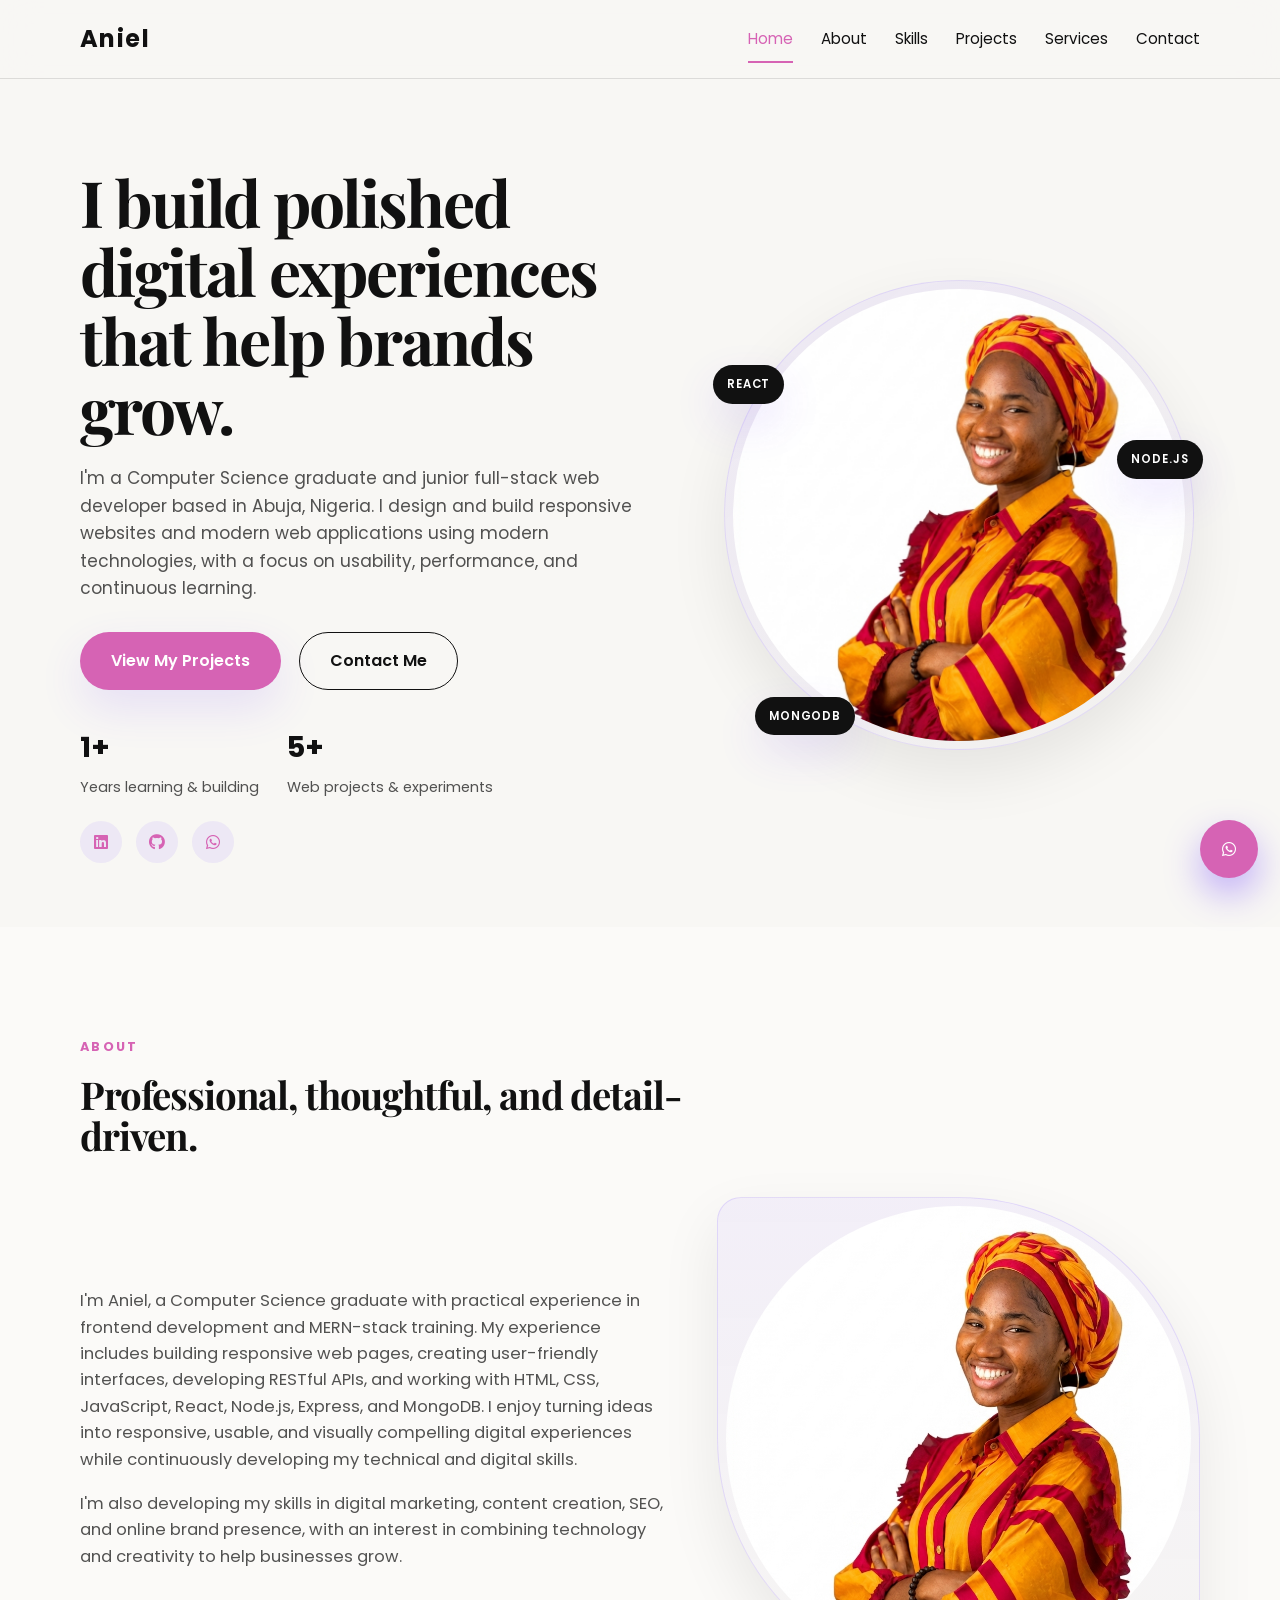
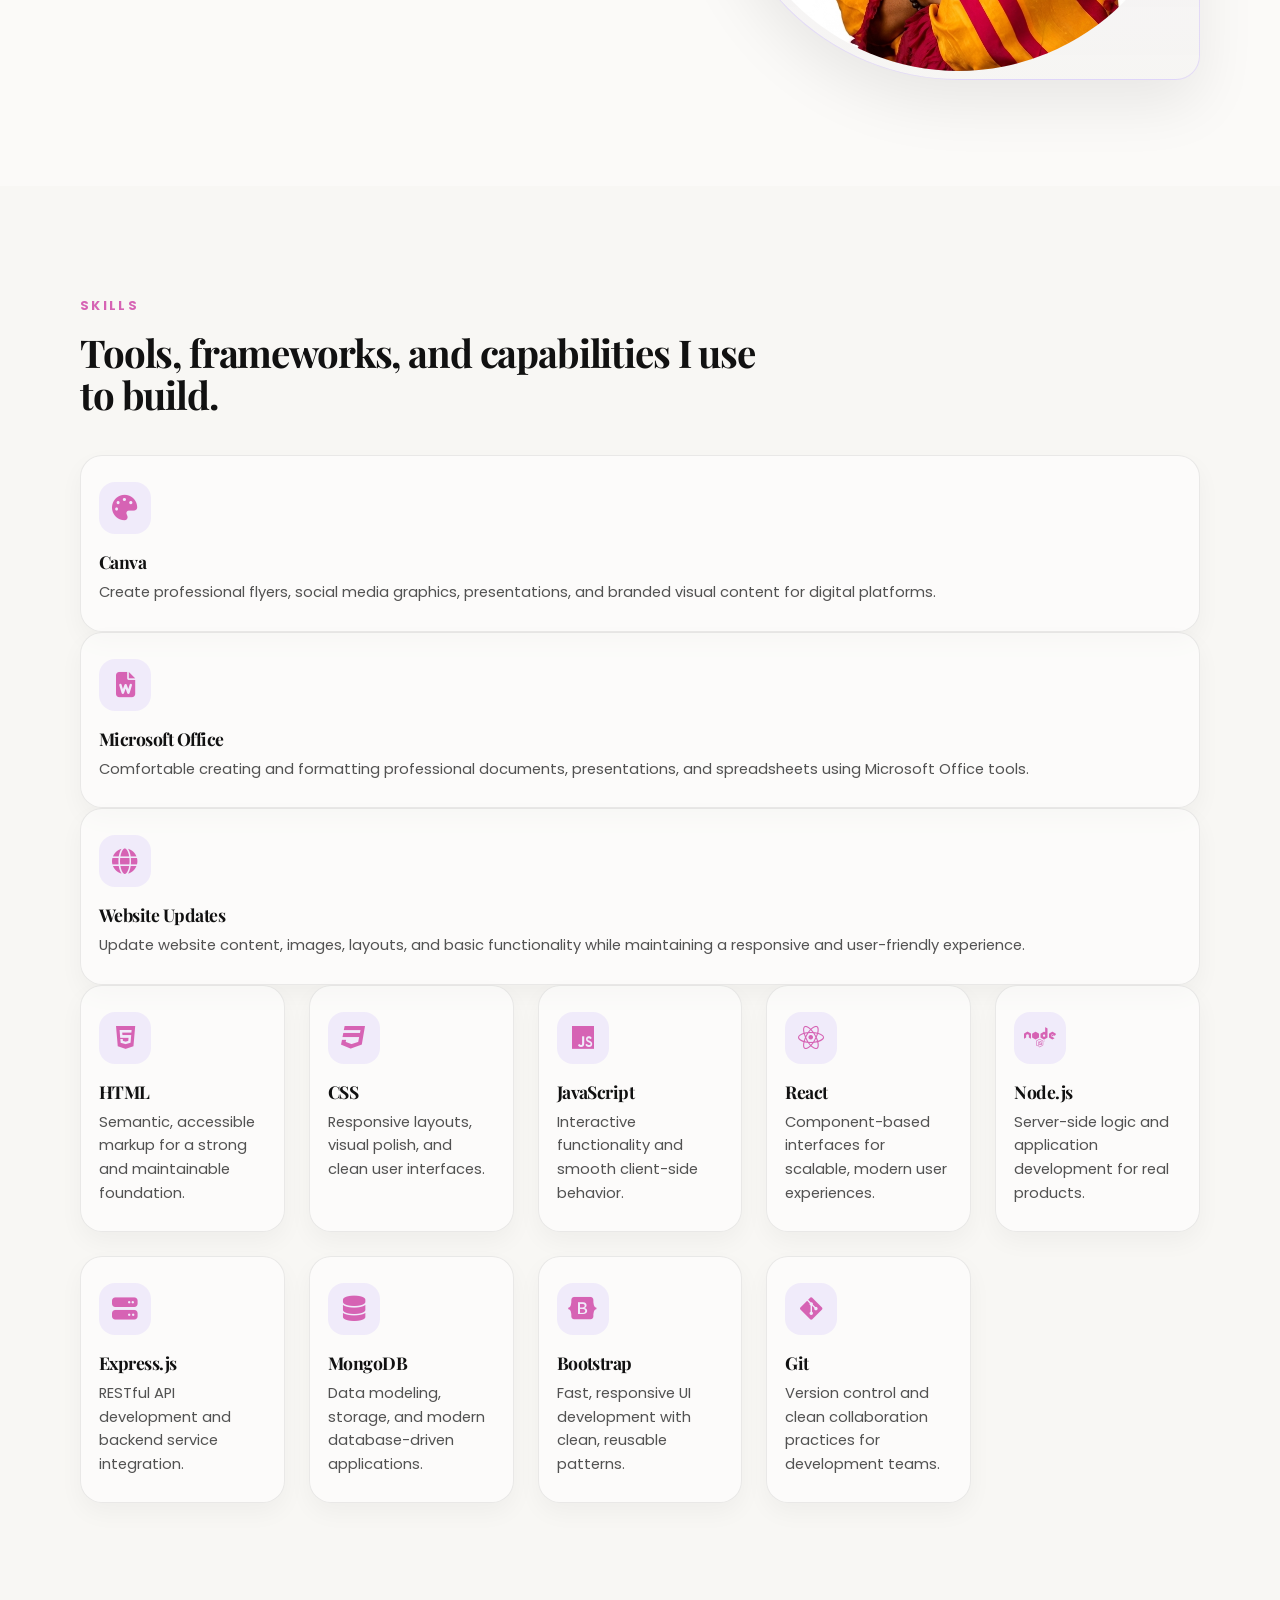
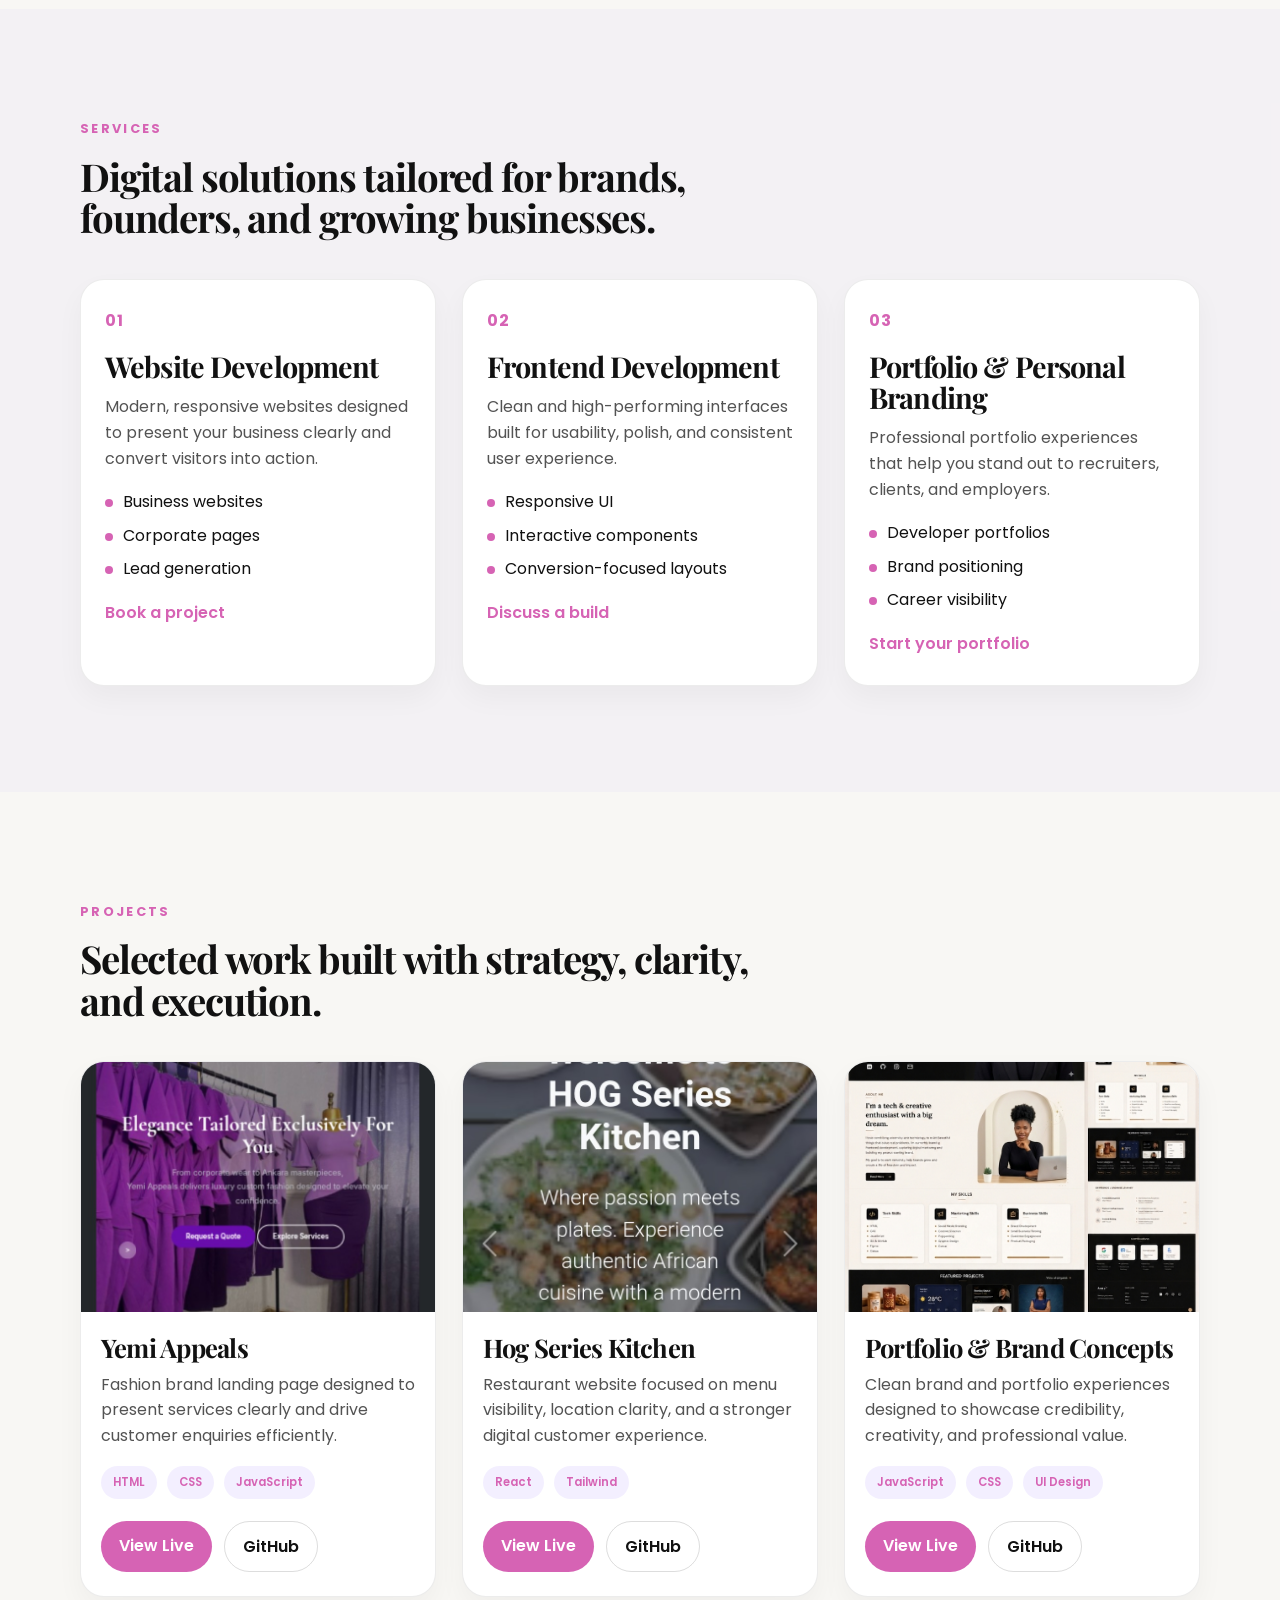
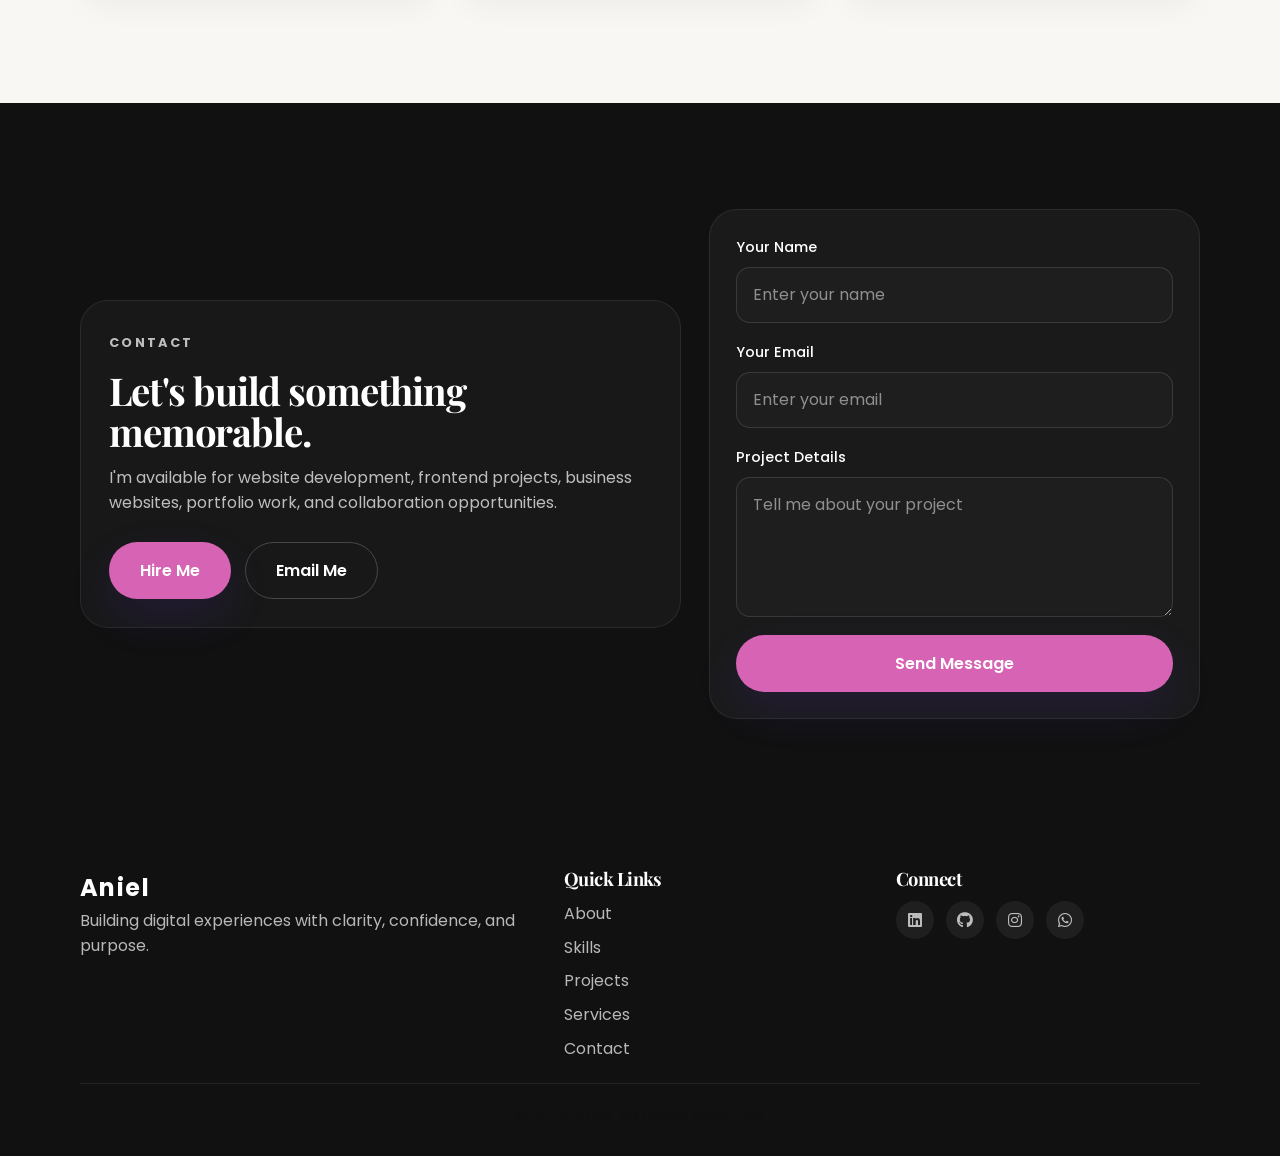
==== commit 758040cf: "Revise hero section and add new skill cards Updated text to reflect junior developer status and impr" ====
--- a/index.html
+++ b/index.html
@@ -55,12 +55,12 @@
   <section class="hero" id="home">
     <div class="container hero-inner">
       <div class="hero-copy">
-        <!-- <p class="eyebrow">Frontend Developer • Web Designer</p> -->
+        <!-- <p class="eyebrow">junior Frontend Developer • Web Designer</p> -->
         <h1>
           I build polished digital experiences that help brands grow.
         </h1>
         <p class="hero-text">
-          I'm a Computer Science graduate and junior full-stack web developer based in Abuja, Nigeria. I design and build responsive websites and modern web applications  using mpdren technologies, with a focus on usabolity,performance and continous learning.
+          I'm a Computer Science graduate and junior full-stack web developer based in Abuja, Nigeria. I design and build responsive websites and modern web applications  using modern technologies, with a focus on usability, performance, and continuous learning.
         </p>
 
         <div class="btn-group">
@@ -118,10 +118,10 @@
       <div class="about-content">
         <div class="about-text">
           <p>
-            I'm Aniel a Computer Science graduate with practical experience in frontend development and MERN-stack training. 
+           I'm Aniel, a Computer Science graduate with practical experience in frontend development and MERN-stack training. My experience includes building responsive web pages, creating user-friendly interfaces, developing RESTful APIs, and working with HTML, CSS, JavaScript, React, Node.js, Express, and MongoDB. I enjoy turning ideas into responsive, usable, and visually compelling digital experiences while continuously developing my technical and digital skills.
           </p>
           <p>
-            My experience includes building responsive web pages, creating user-friendly interfaces, developing RESTful APIs, and working with HTML, CSS, JavaScript, React, Node.js, Express, and MongoDB. I enjoy turning ideas into usful digital experince and am continously deelopnig my technical and digital skils. responsive, usable, and visually compelling digital products.
+            I'm also developing my skills in digital marketing, content creation, SEO, and online brand presence, with an interest in combining technology and creativity to help businesses grow.
           </p>
           <!-- <ul class="about-points">
             <li>Responsive design and UI implementation</li>
@@ -145,6 +145,26 @@
         <p class="eyebrow">Skills</p>
         <h2>Tools, frameworks, and capabilities I use to build.</h2>
       </div>
+<!-- Canva -->
+<div class="skill-card">
+  <div class="skill-icon"><i class="fa-solid fa-palette"></i></div>
+  <h3>Canva</h3>
+  <p>Create professional flyers, social media graphics, presentations, and branded visual content for digital platforms.</p>
+</div>
+
+<!-- Microsoft Office -->
+<div class="skill-card">
+  <div class="skill-icon"><i class="fa-solid fa-file-word"></i></div>
+  <h3>Microsoft Office</h3>
+  <p>Comfortable creating and formatting professional documents, presentations, and spreadsheets using Microsoft Office tools.</p>
+</div>
+
+<!-- Website Updates -->
+<div class="skill-card">
+  <div class="skill-icon"><i class="fa-solid fa-globe"></i></div>
+  <h3>Website Updates</h3>
+  <p>Update website content, images, layouts, and basic functionality while maintaining a responsive and user-friendly experience.</p>
+</div>
 
       <div class="skills-grid">
         <div class="skill-card">
@@ -199,12 +219,6 @@
           <div class="skill-icon"><i class="fa-brands fa-git-alt"></i></div>
           <h3>Git</h3>
           <p>Version control and clean collaboration practices for development teams.</p>
-        </div>
-
-        <div class="skill-card">
-          <div class="skill-icon"><i class="fa-brands fa-github"></i></div>
-          <h3>GitHub</h3>
-          <p>Project tracking, code sharing, and collaborative workflow management.</p>
         </div>
       </div>
     </div>
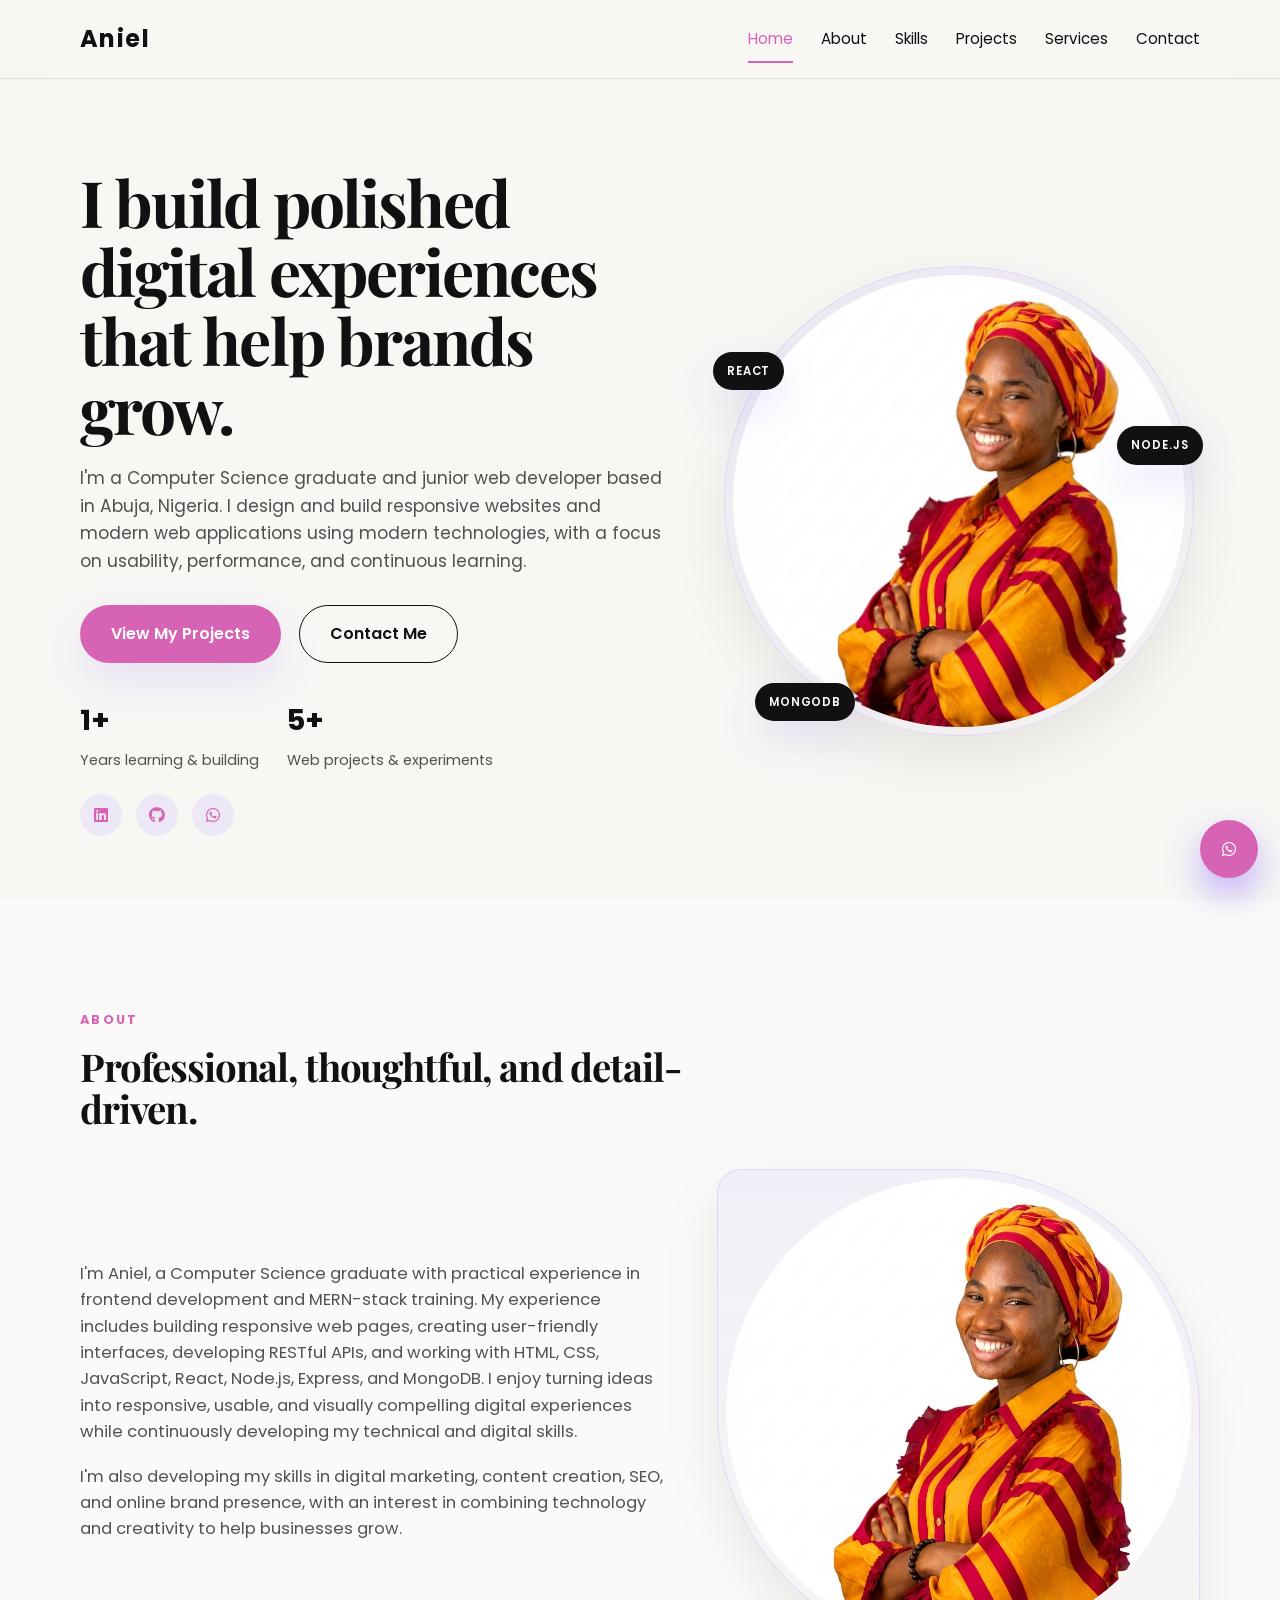
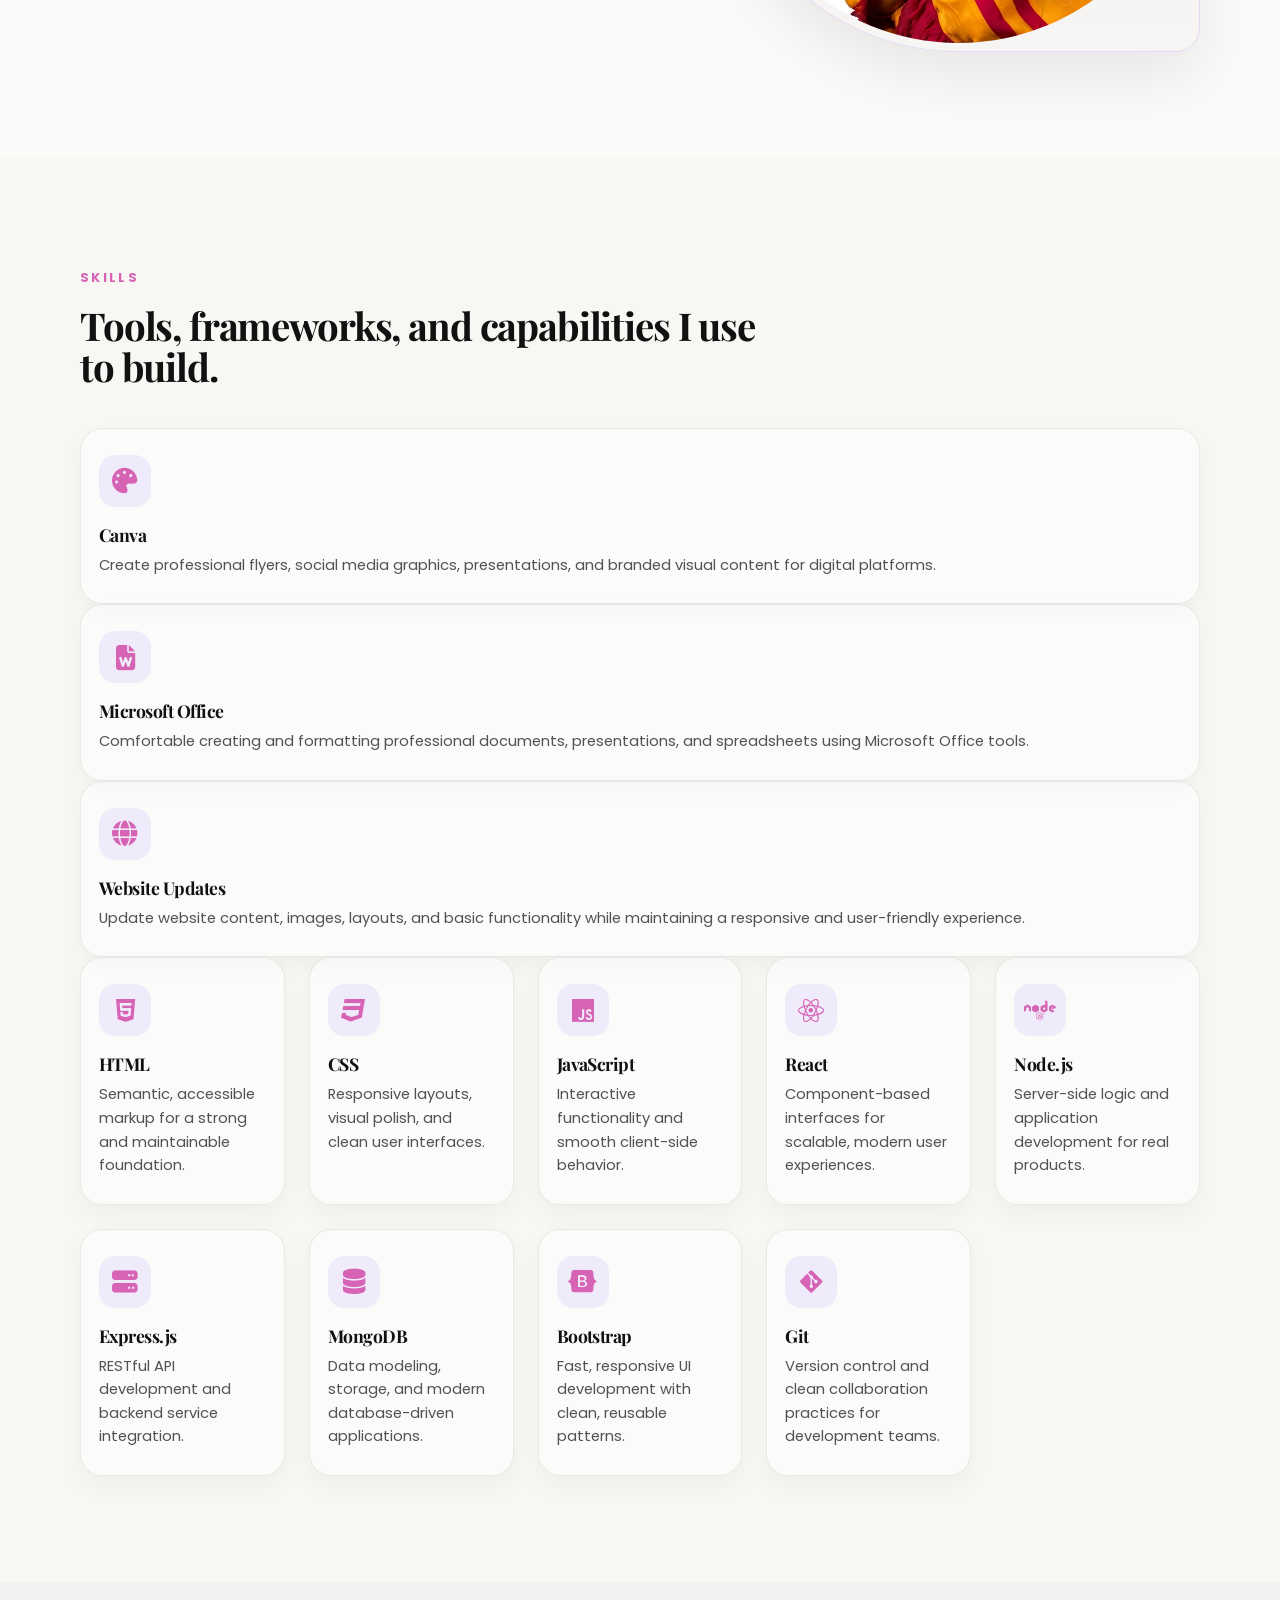
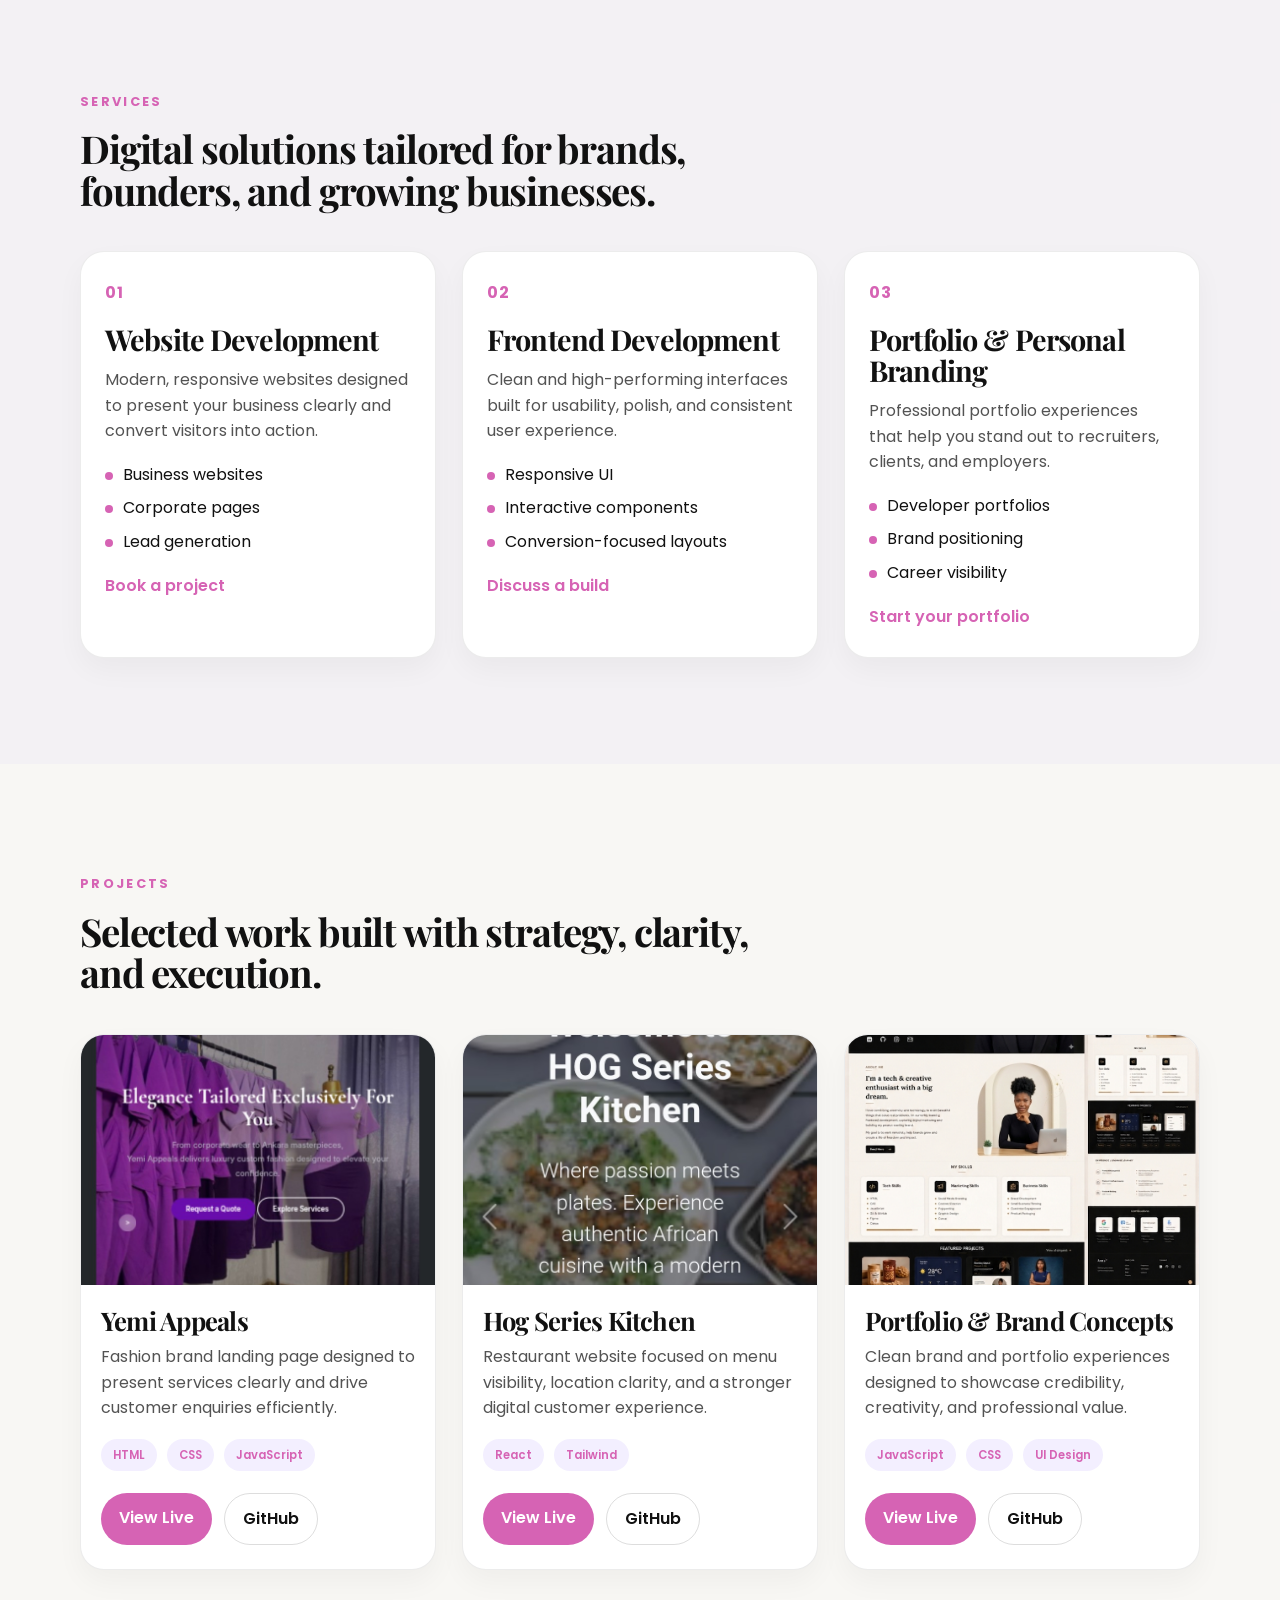
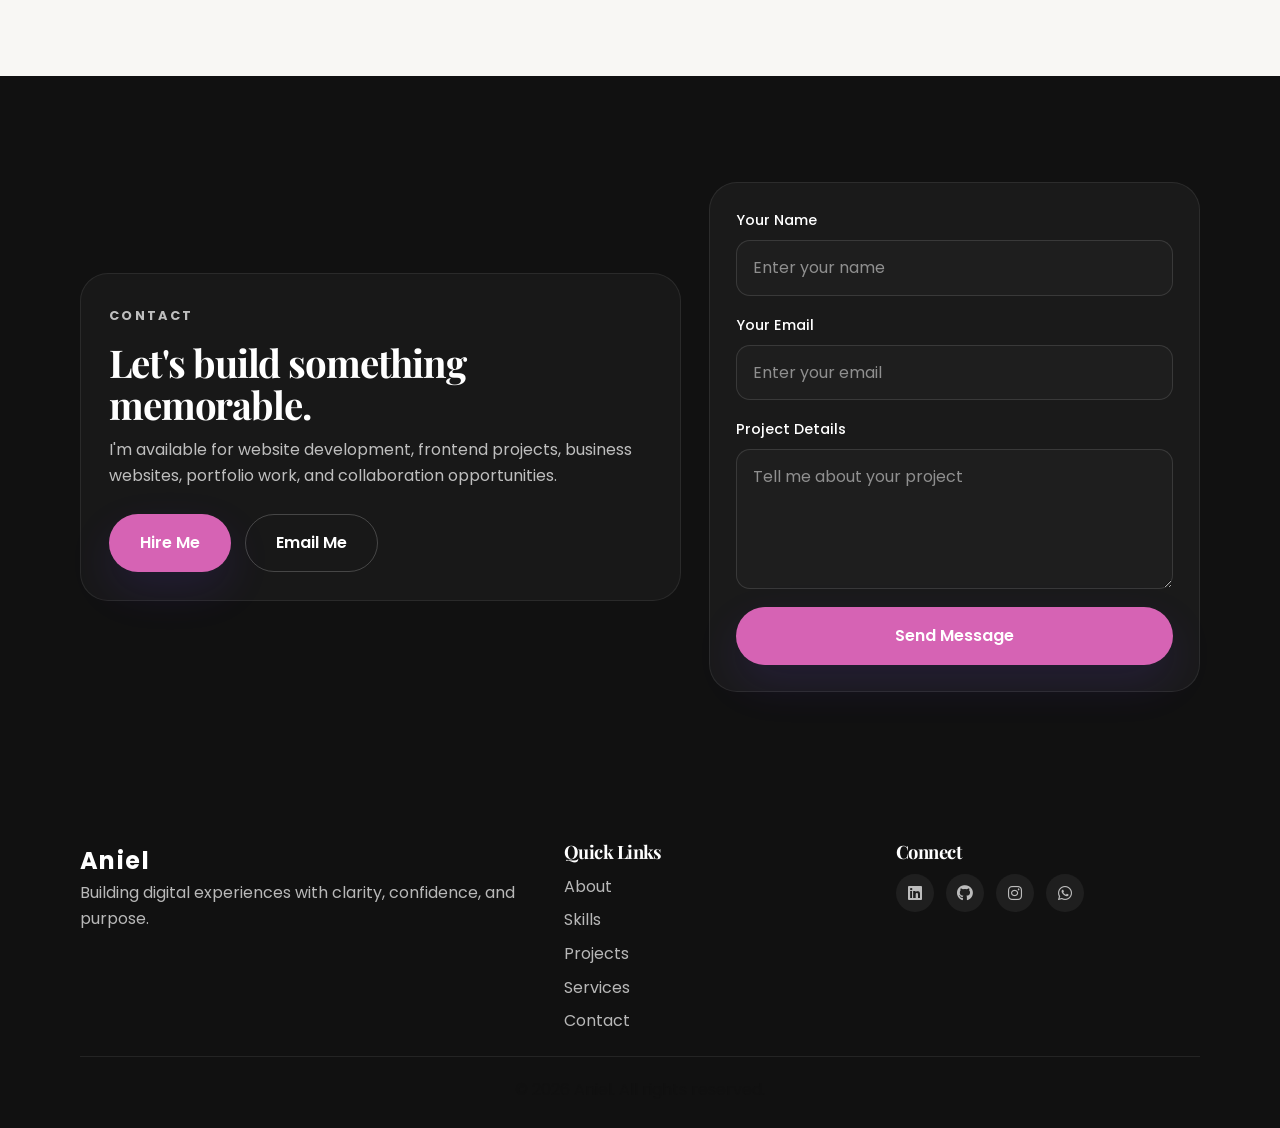
==== commit 6142994e: "Update job title from 'full-stack' to 'web' developer" ====
--- a/index.html
+++ b/index.html
@@ -60,7 +60,7 @@
           I build polished digital experiences that help brands grow.
         </h1>
         <p class="hero-text">
-          I'm a Computer Science graduate and junior full-stack web developer based in Abuja, Nigeria. I design and build responsive websites and modern web applications  using modern technologies, with a focus on usability, performance, and continuous learning.
+          I'm a Computer Science graduate and junior web developer based in Abuja, Nigeria. I design and build responsive websites and modern web applications  using modern technologies, with a focus on usability, performance, and continuous learning.
         </p>
 
         <div class="btn-group">
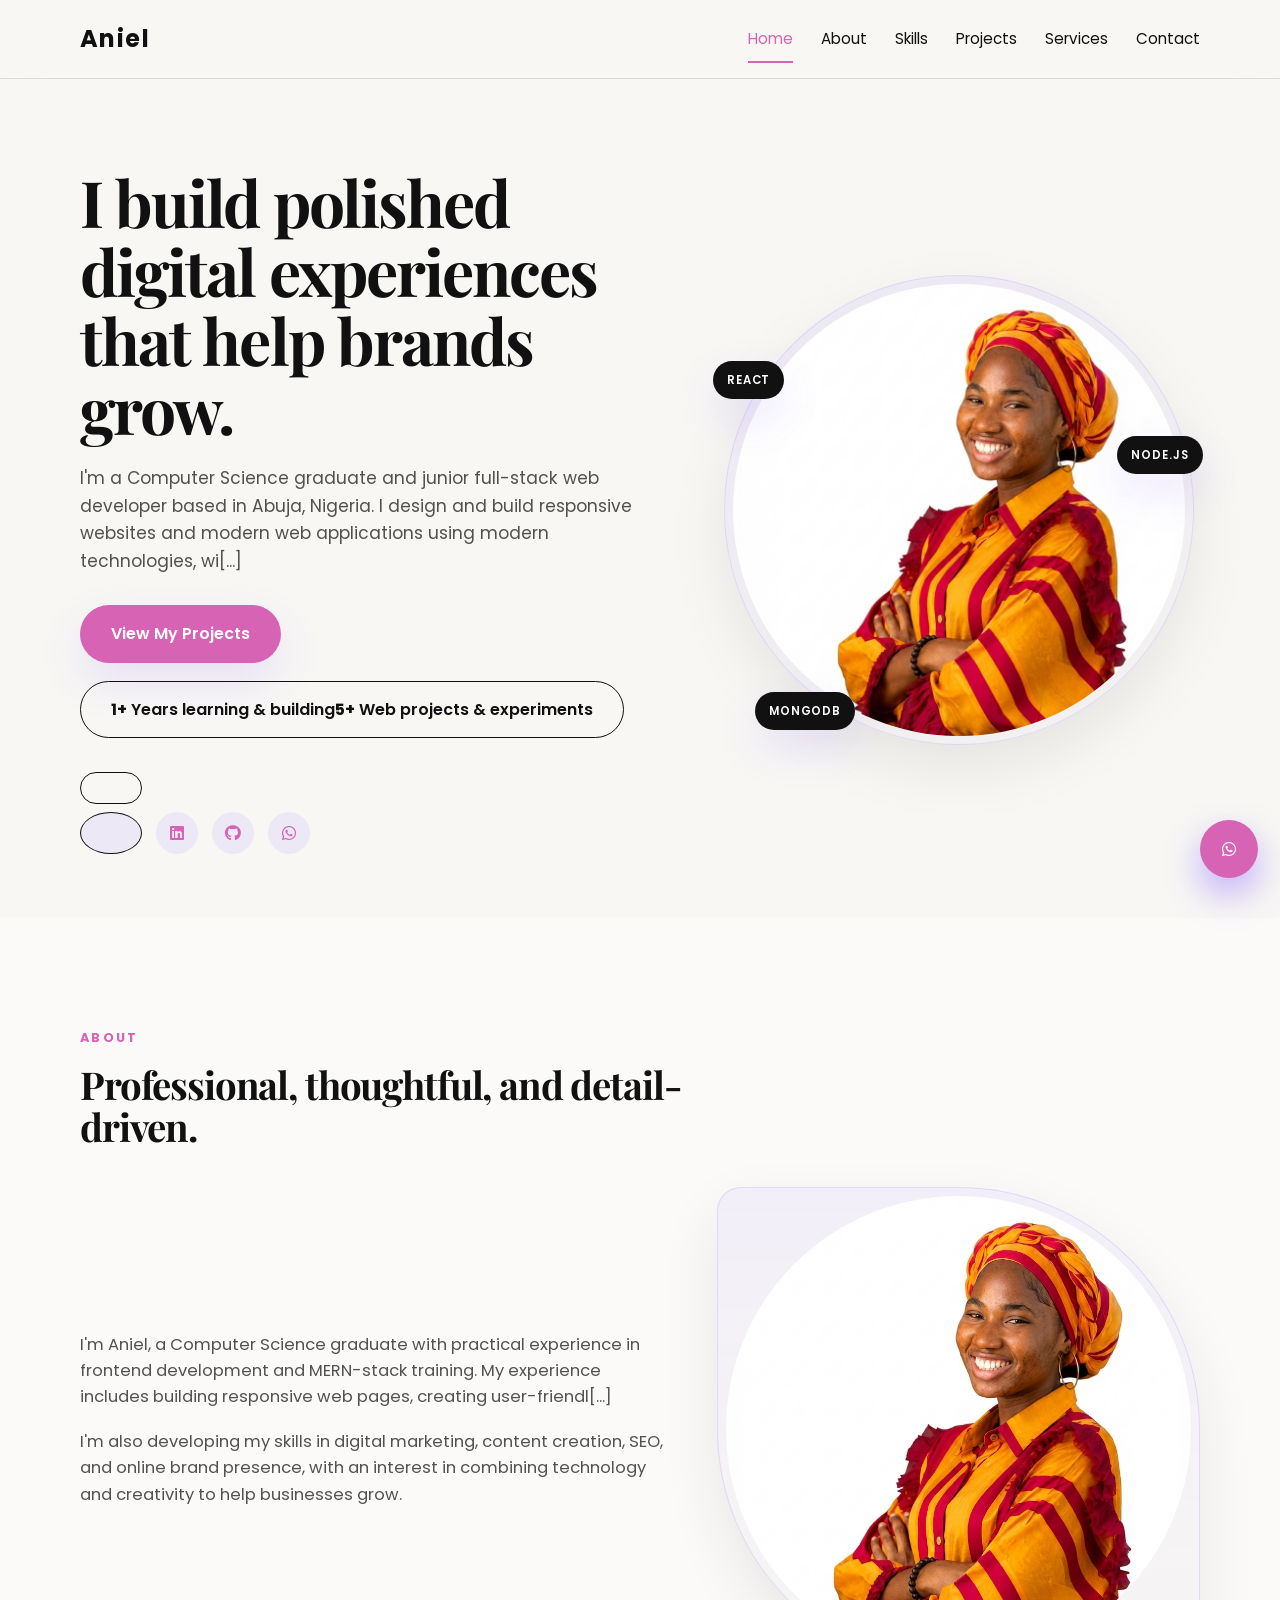
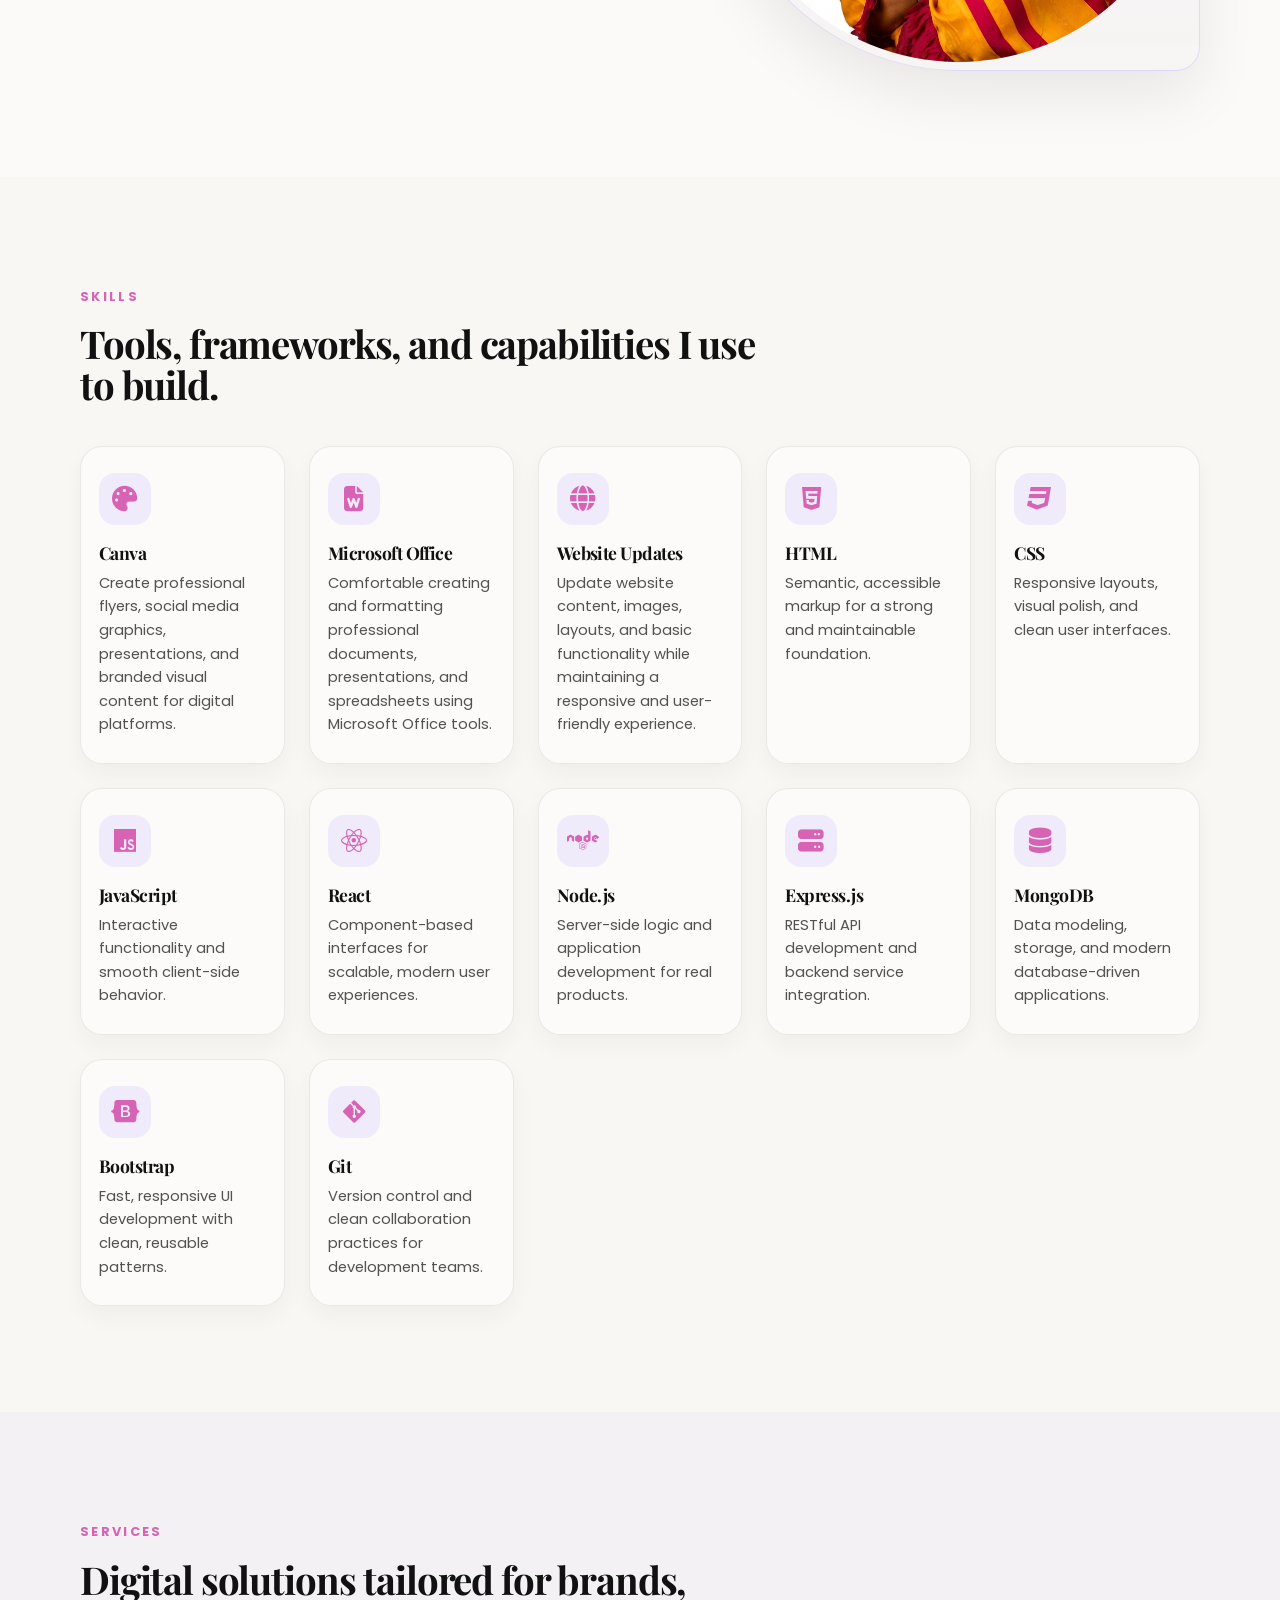
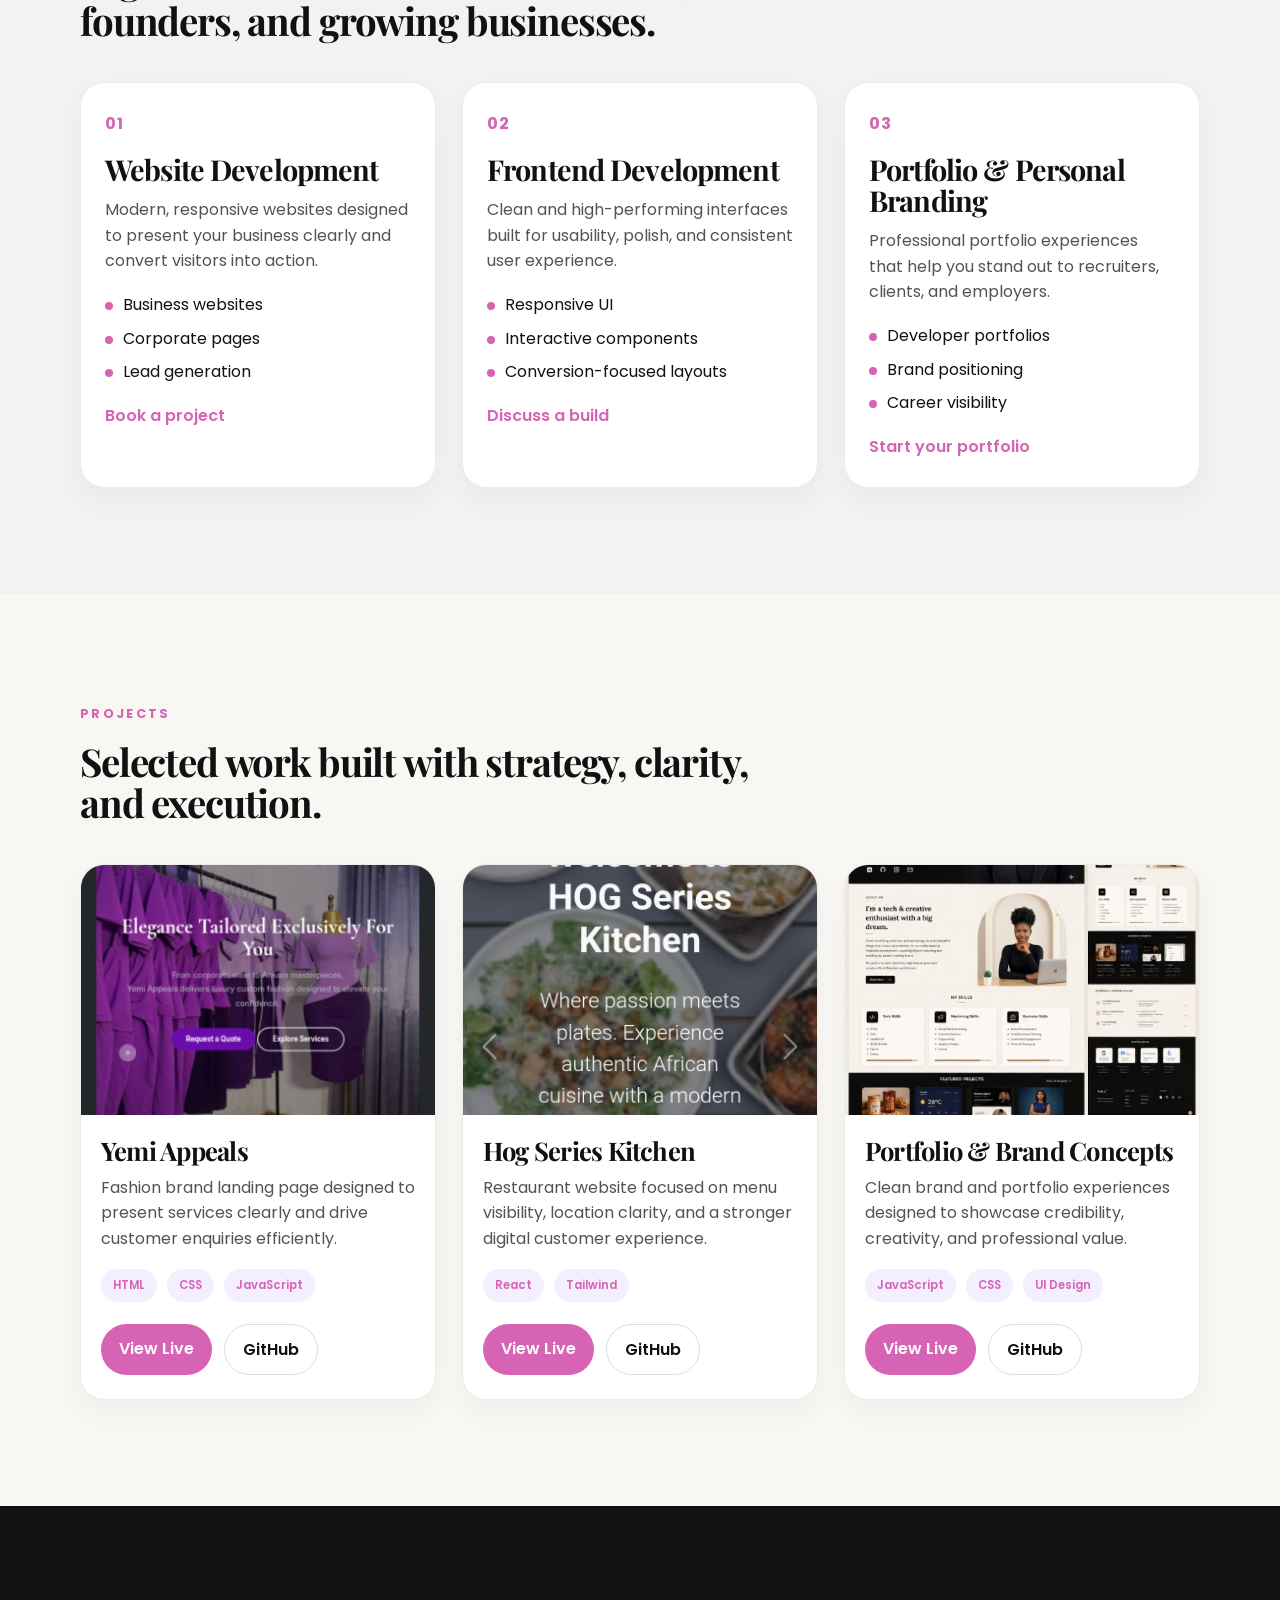
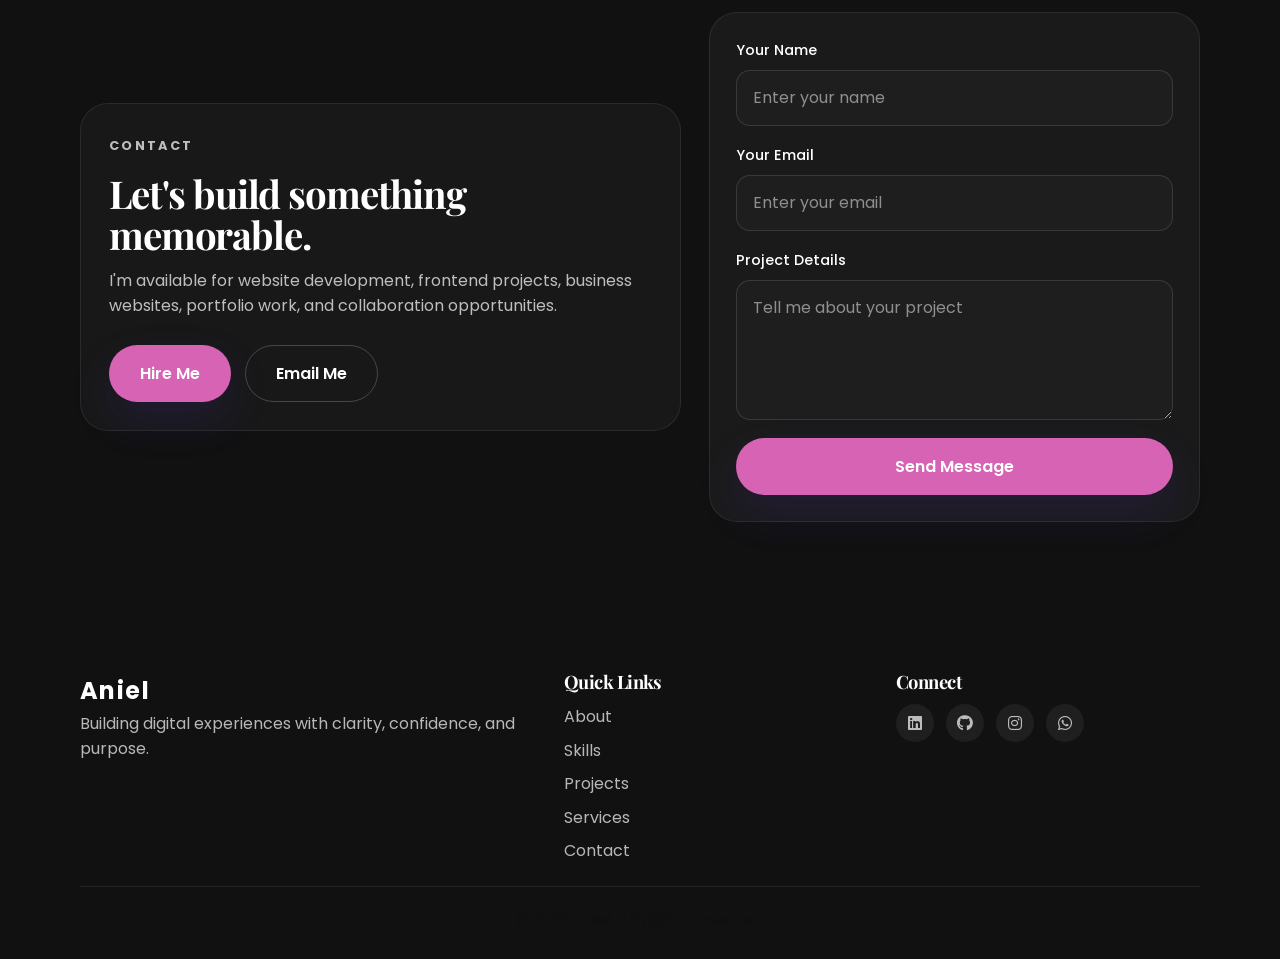
==== commit 0c3c0668: "Restructure skills section: move all skill cards into single grid layout" ====
--- a/index.html
+++ b/index.html
@@ -60,14 +60,14 @@
           I build polished digital experiences that help brands grow.
         </h1>
         <p class="hero-text">
-          I'm a Computer Science graduate and junior web developer based in Abuja, Nigeria. I design and build responsive websites and modern web applications  using modern technologies, with a focus on usability, performance, and continuous learning.
+          I'm a Computer Science graduate and junior full-stack web developer based in Abuja, Nigeria. I design and build responsive websites and modern web applications  using modern technologies, wi[...]
         </p>
 
         <div class="btn-group">
           <button class="btn btn-primary" id="scrollProjects" aria-label="View my web development projects">
             View My Projects
           </button>
-          <a href="https://wa.me/22941173483?text=Hello%20Aniel,%20I%20would%20like%20to%20work%20with%20you." target="_blank" rel="noopener noreferrer" class="btn btn-secondary" aria-label="Contact via WhatsApp">
+          <a href="https://wa.me/22941173483?text=Hello%20Aniel,%20I%20would%20like%20to%20work%20with%20you." target="_blank" rel="noopener noreferrer" class="btn btn-secondary" aria-label="Contact v[...]
             Contact Me
           </a>
         </div>
@@ -118,7 +118,7 @@
       <div class="about-content">
         <div class="about-text">
           <p>
-           I'm Aniel, a Computer Science graduate with practical experience in frontend development and MERN-stack training. My experience includes building responsive web pages, creating user-friendly interfaces, developing RESTful APIs, and working with HTML, CSS, JavaScript, React, Node.js, Express, and MongoDB. I enjoy turning ideas into responsive, usable, and visually compelling digital experiences while continuously developing my technical and digital skills.
+           I'm Aniel, a Computer Science graduate with practical experience in frontend development and MERN-stack training. My experience includes building responsive web pages, creating user-friendl[...]
           </p>
           <p>
             I'm also developing my skills in digital marketing, content creation, SEO, and online brand presence, with an interest in combining technology and creativity to help businesses grow.
@@ -145,76 +145,86 @@
         <p class="eyebrow">Skills</p>
         <h2>Tools, frameworks, and capabilities I use to build.</h2>
       </div>
-<!-- Canva -->
-<div class="skill-card">
-  <div class="skill-icon"><i class="fa-solid fa-palette"></i></div>
-  <h3>Canva</h3>
-  <p>Create professional flyers, social media graphics, presentations, and branded visual content for digital platforms.</p>
-</div>
-
-<!-- Microsoft Office -->
-<div class="skill-card">
-  <div class="skill-icon"><i class="fa-solid fa-file-word"></i></div>
-  <h3>Microsoft Office</h3>
-  <p>Comfortable creating and formatting professional documents, presentations, and spreadsheets using Microsoft Office tools.</p>
-</div>
-
-<!-- Website Updates -->
-<div class="skill-card">
-  <div class="skill-icon"><i class="fa-solid fa-globe"></i></div>
-  <h3>Website Updates</h3>
-  <p>Update website content, images, layouts, and basic functionality while maintaining a responsive and user-friendly experience.</p>
-</div>
 
       <div class="skills-grid">
+        <!-- Canva -->
+        <div class="skill-card">
+          <div class="skill-icon"><i class="fa-solid fa-palette"></i></div>
+          <h3>Canva</h3>
+          <p>Create professional flyers, social media graphics, presentations, and branded visual content for digital platforms.</p>
+        </div>
+
+        <!-- Microsoft Office -->
+        <div class="skill-card">
+          <div class="skill-icon"><i class="fa-solid fa-file-word"></i></div>
+          <h3>Microsoft Office</h3>
+          <p>Comfortable creating and formatting professional documents, presentations, and spreadsheets using Microsoft Office tools.</p>
+        </div>
+
+        <!-- Website Updates -->
+        <div class="skill-card">
+          <div class="skill-icon"><i class="fa-solid fa-globe"></i></div>
+          <h3>Website Updates</h3>
+          <p>Update website content, images, layouts, and basic functionality while maintaining a responsive and user-friendly experience.</p>
+        </div>
+
+        <!-- HTML -->
         <div class="skill-card">
           <div class="skill-icon"><i class="fa-brands fa-html5"></i></div>
           <h3>HTML</h3>
           <p>Semantic, accessible markup for a strong and maintainable foundation.</p>
         </div>
 
+        <!-- CSS -->
         <div class="skill-card">
           <div class="skill-icon"><i class="fa-brands fa-css3"></i></div>
           <h3>CSS</h3>
           <p>Responsive layouts, visual polish, and clean user interfaces.</p>
         </div>
 
+        <!-- JavaScript -->
         <div class="skill-card">
           <div class="skill-icon"><i class="fa-brands fa-js"></i></div>
           <h3>JavaScript</h3>
           <p>Interactive functionality and smooth client-side behavior.</p>
         </div>
 
+        <!-- React -->
         <div class="skill-card">
           <div class="skill-icon"><i class="fa-brands fa-react"></i></div>
           <h3>React</h3>
           <p>Component-based interfaces for scalable, modern user experiences.</p>
         </div>
 
+        <!-- Node.js -->
         <div class="skill-card">
           <div class="skill-icon"><i class="fa-brands fa-node"></i></div>
           <h3>Node.js</h3>
           <p>Server-side logic and application development for real products.</p>
         </div>
 
+        <!-- Express.js -->
         <div class="skill-card">
           <div class="skill-icon"><i class="fa-solid fa-server"></i></div>
           <h3>Express.js</h3>
           <p>RESTful API development and backend service integration.</p>
         </div>
 
+        <!-- MongoDB -->
         <div class="skill-card">
           <div class="skill-icon"><i class="fa-solid fa-database"></i></div>
           <h3>MongoDB</h3>
           <p>Data modeling, storage, and modern database-driven applications.</p>
         </div>
 
+        <!-- Bootstrap -->
         <div class="skill-card">
           <div class="skill-icon"><i class="fa-brands fa-bootstrap"></i></div>
           <h3>Bootstrap</h3>
           <p>Fast, responsive UI development with clean, reusable patterns.</p>
         </div>
 
+        <!-- Git -->
         <div class="skill-card">
           <div class="skill-icon"><i class="fa-brands fa-git-alt"></i></div>
           <h3>Git</h3>
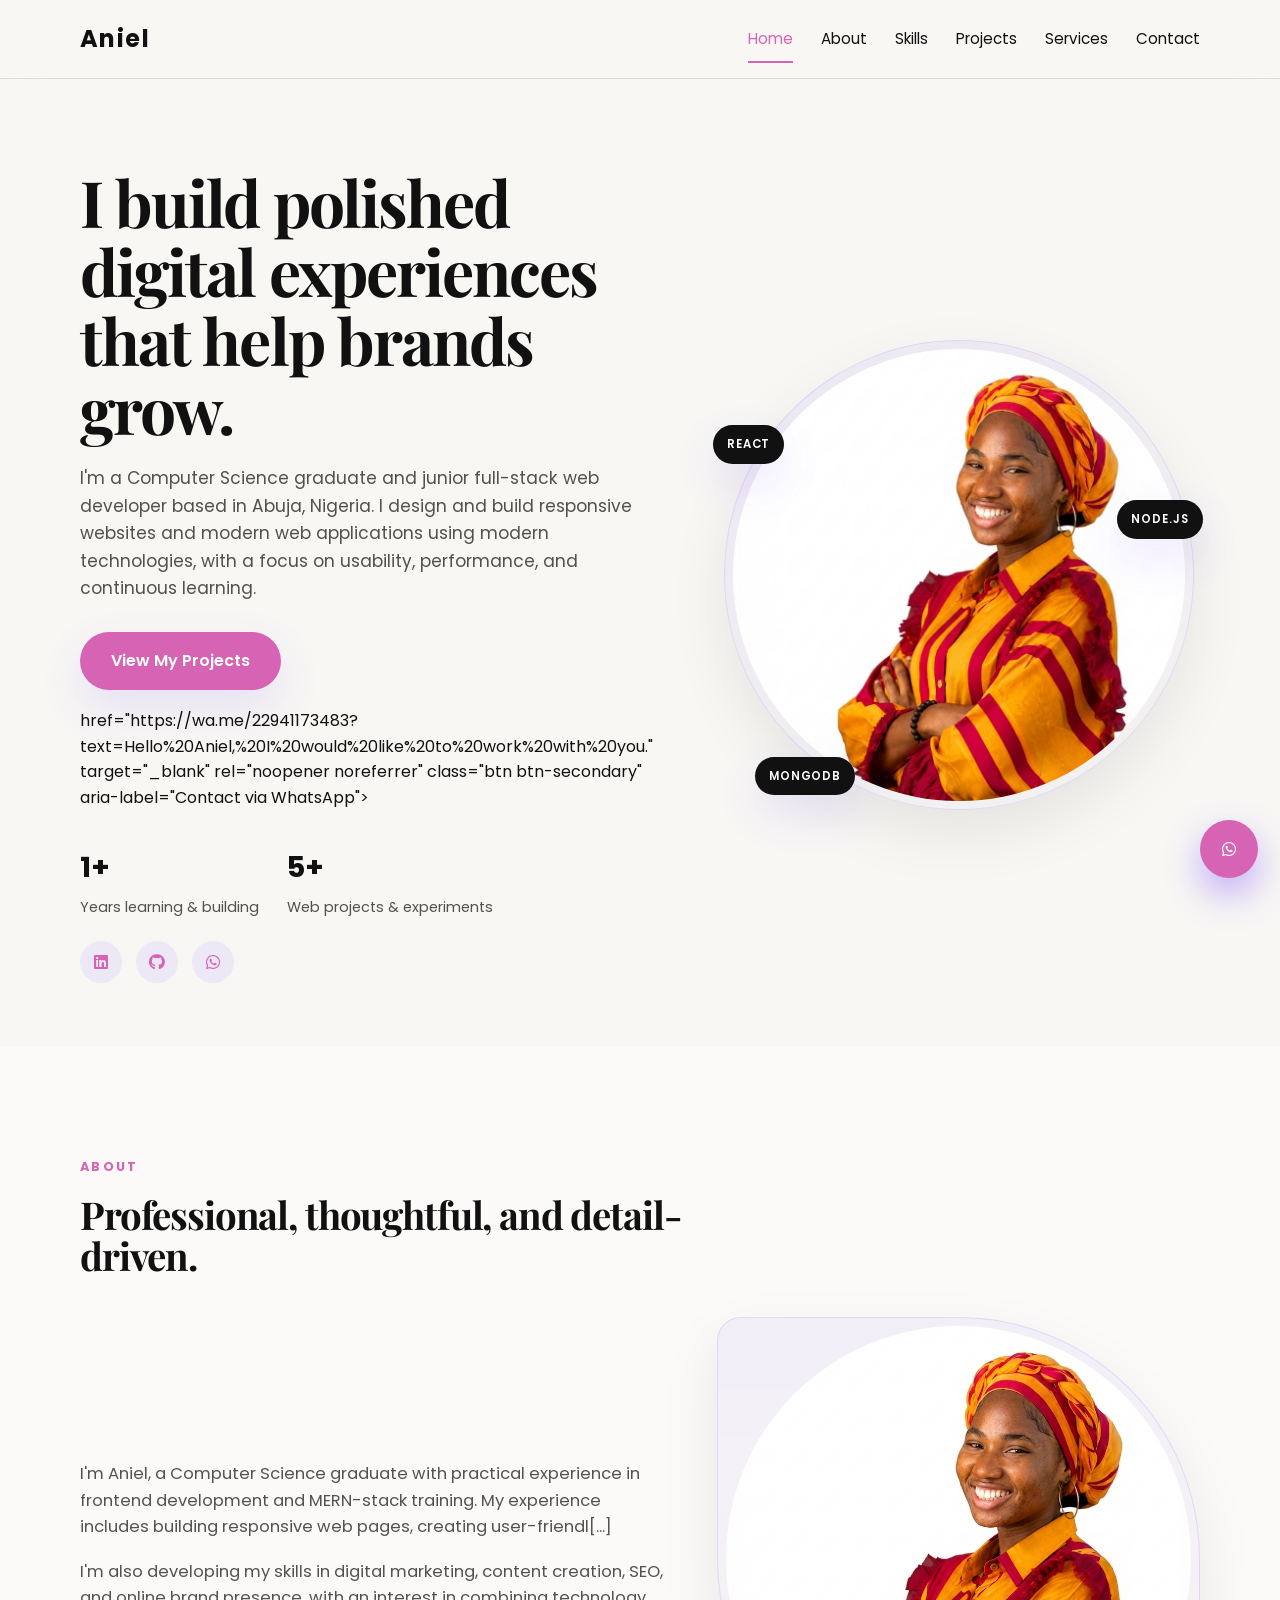
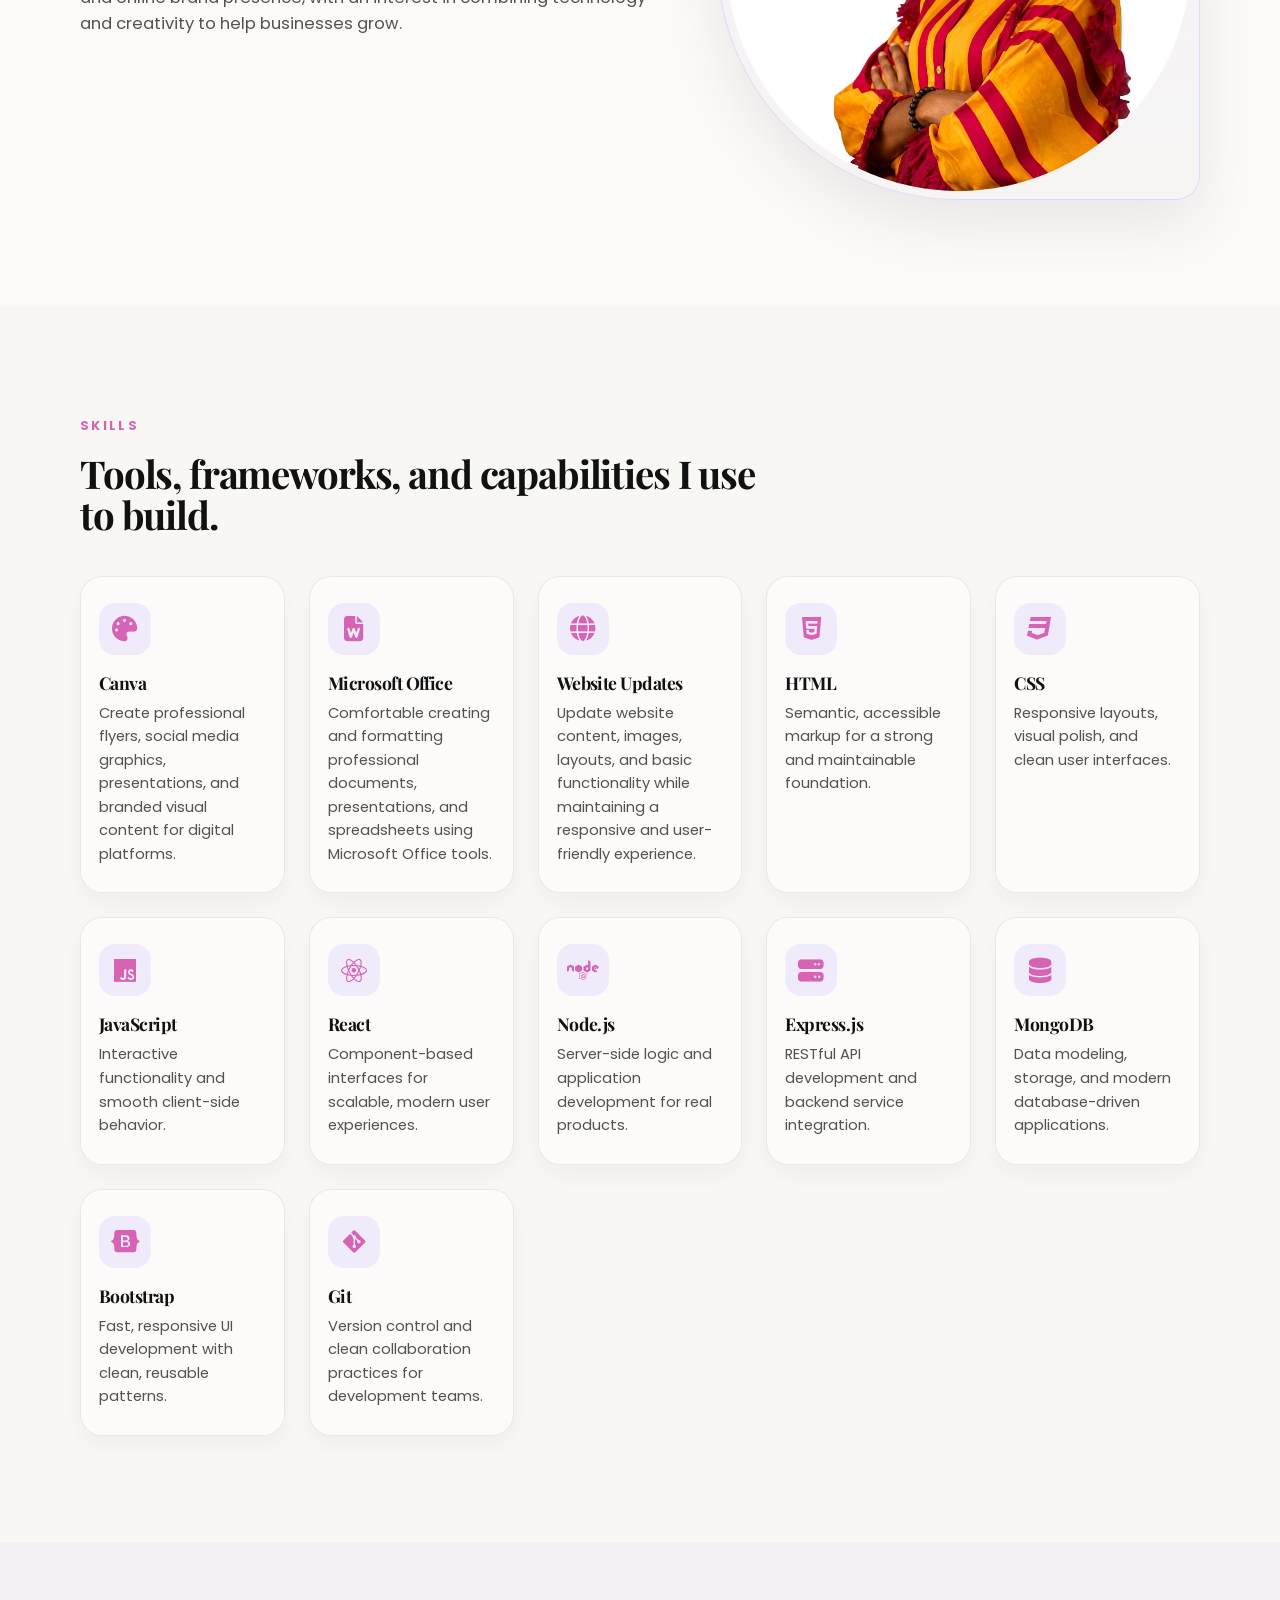
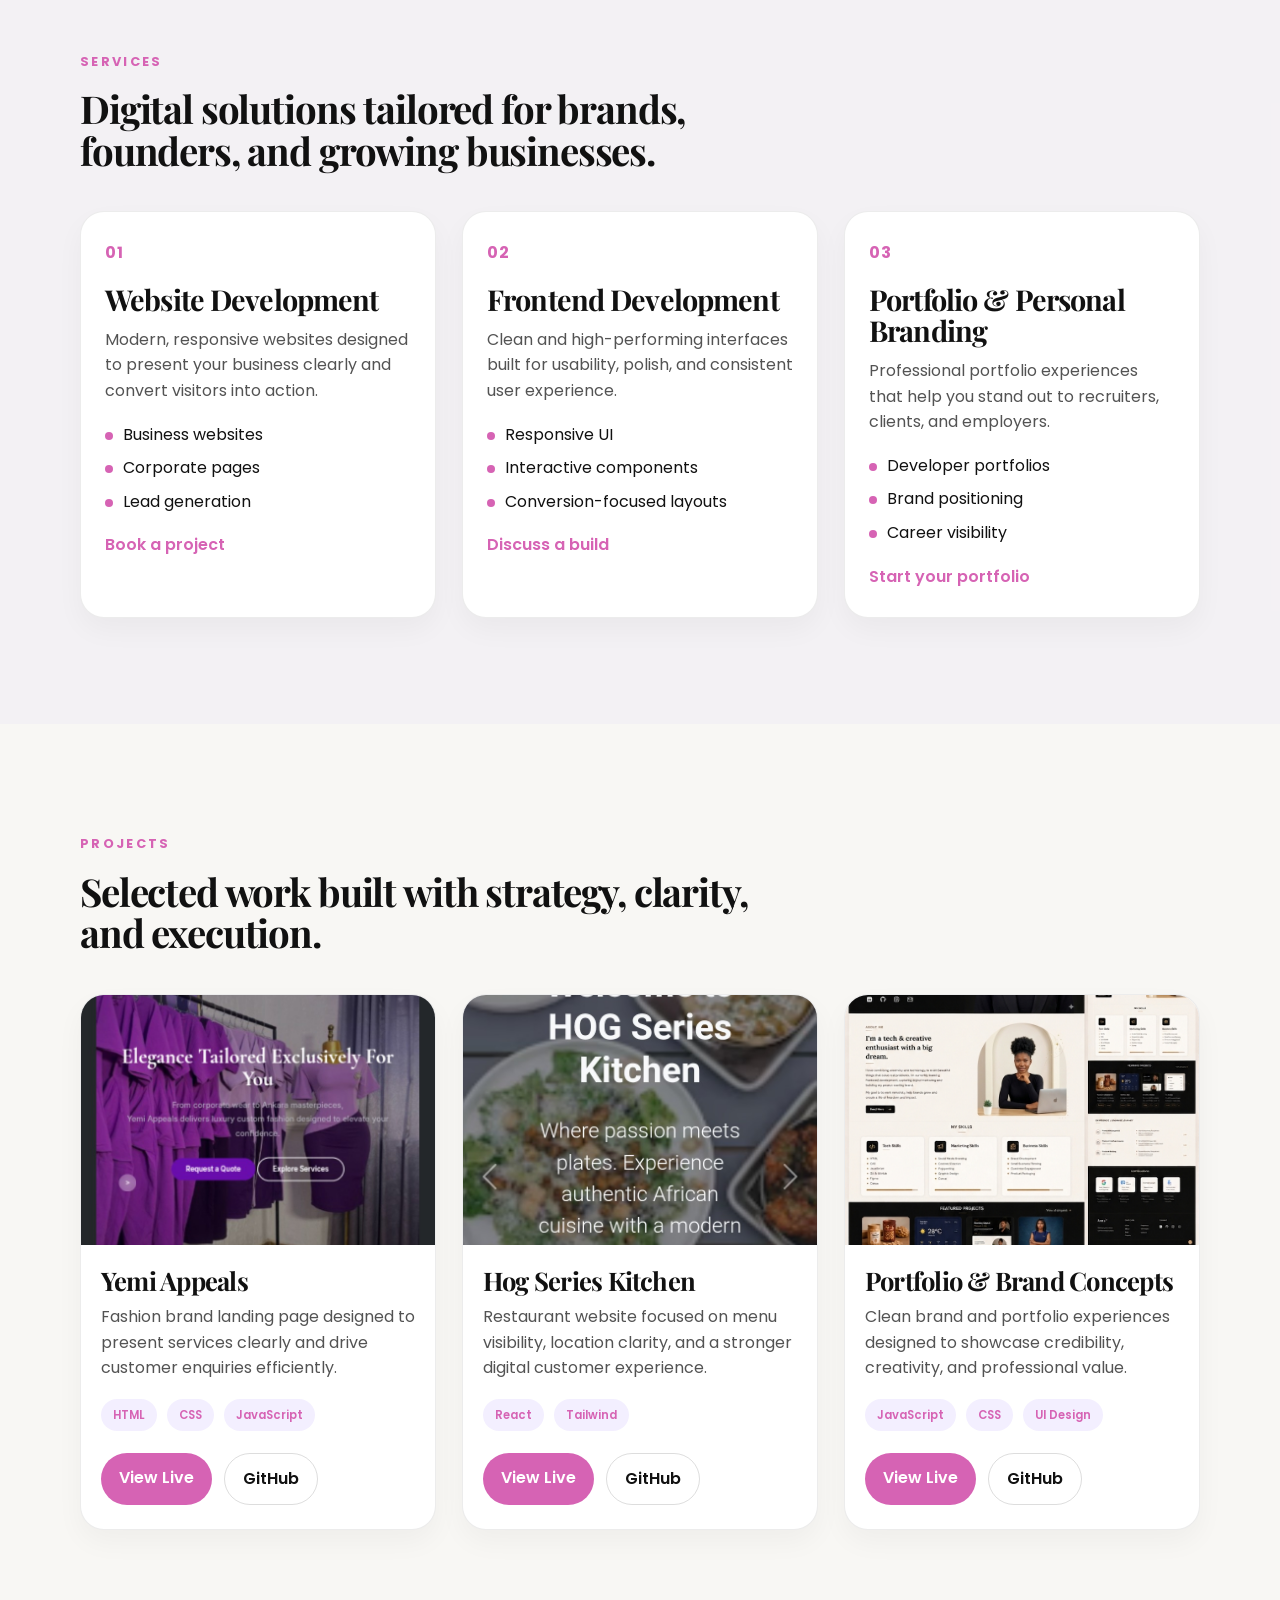
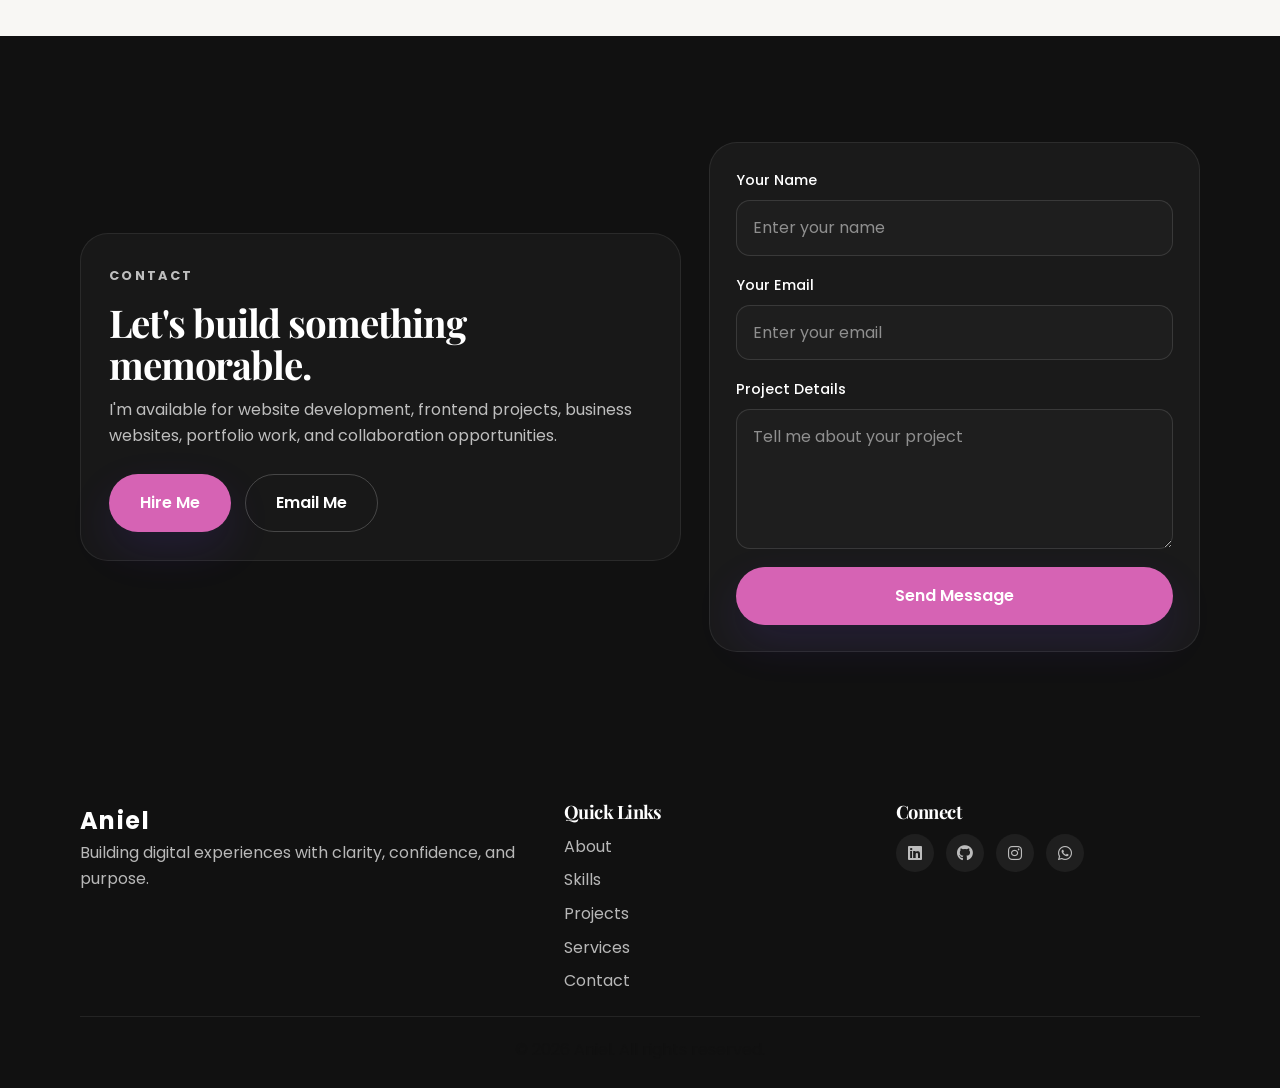
==== commit acdabd6a: "Enhance hero text and update contact link aria-label Updated the description in the hero section to " ====
--- a/index.html
+++ b/index.html
@@ -60,15 +60,14 @@
           I build polished digital experiences that help brands grow.
         </h1>
         <p class="hero-text">
-          I'm a Computer Science graduate and junior full-stack web developer based in Abuja, Nigeria. I design and build responsive websites and modern web applications  using modern technologies, wi[...]
+          I'm a Computer Science graduate and junior full-stack web developer based in Abuja, Nigeria. I design and build responsive websites and modern web applications  using modern technologies, with a focus on usability, performance, and continuous learning.
         </p>
 
         <div class="btn-group">
           <button class="btn btn-primary" id="scrollProjects" aria-label="View my web development projects">
             View My Projects
           </button>
-          <a href="https://wa.me/22941173483?text=Hello%20Aniel,%20I%20would%20like%20to%20work%20with%20you." target="_blank" rel="noopener noreferrer" class="btn btn-secondary" aria-label="Contact v[...]
-            Contact Me
+          href="https://wa.me/22941173483?text=Hello%20Aniel,%20I%20would%20like%20to%20work%20with%20you." target="_blank" rel="noopener noreferrer" class="btn btn-secondary" aria-label="Contact via WhatsApp">
           </a>
         </div>
 
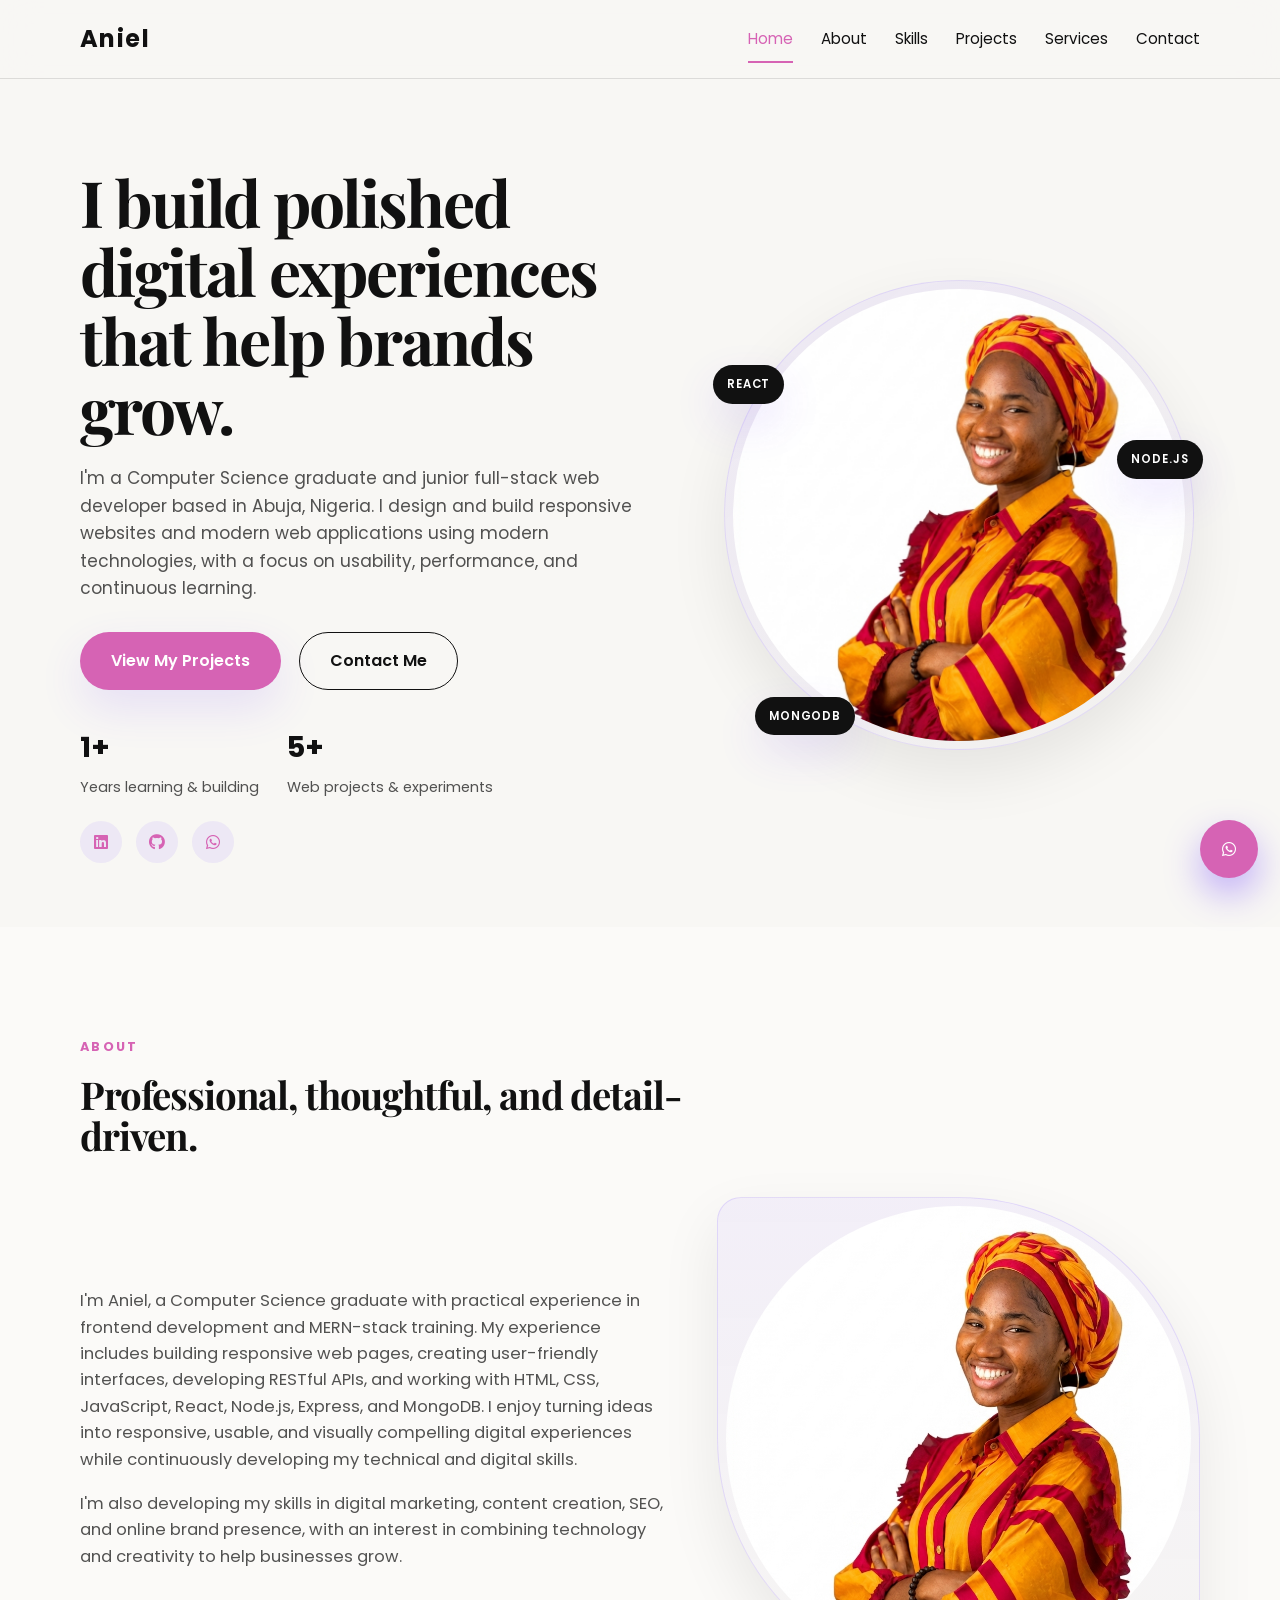
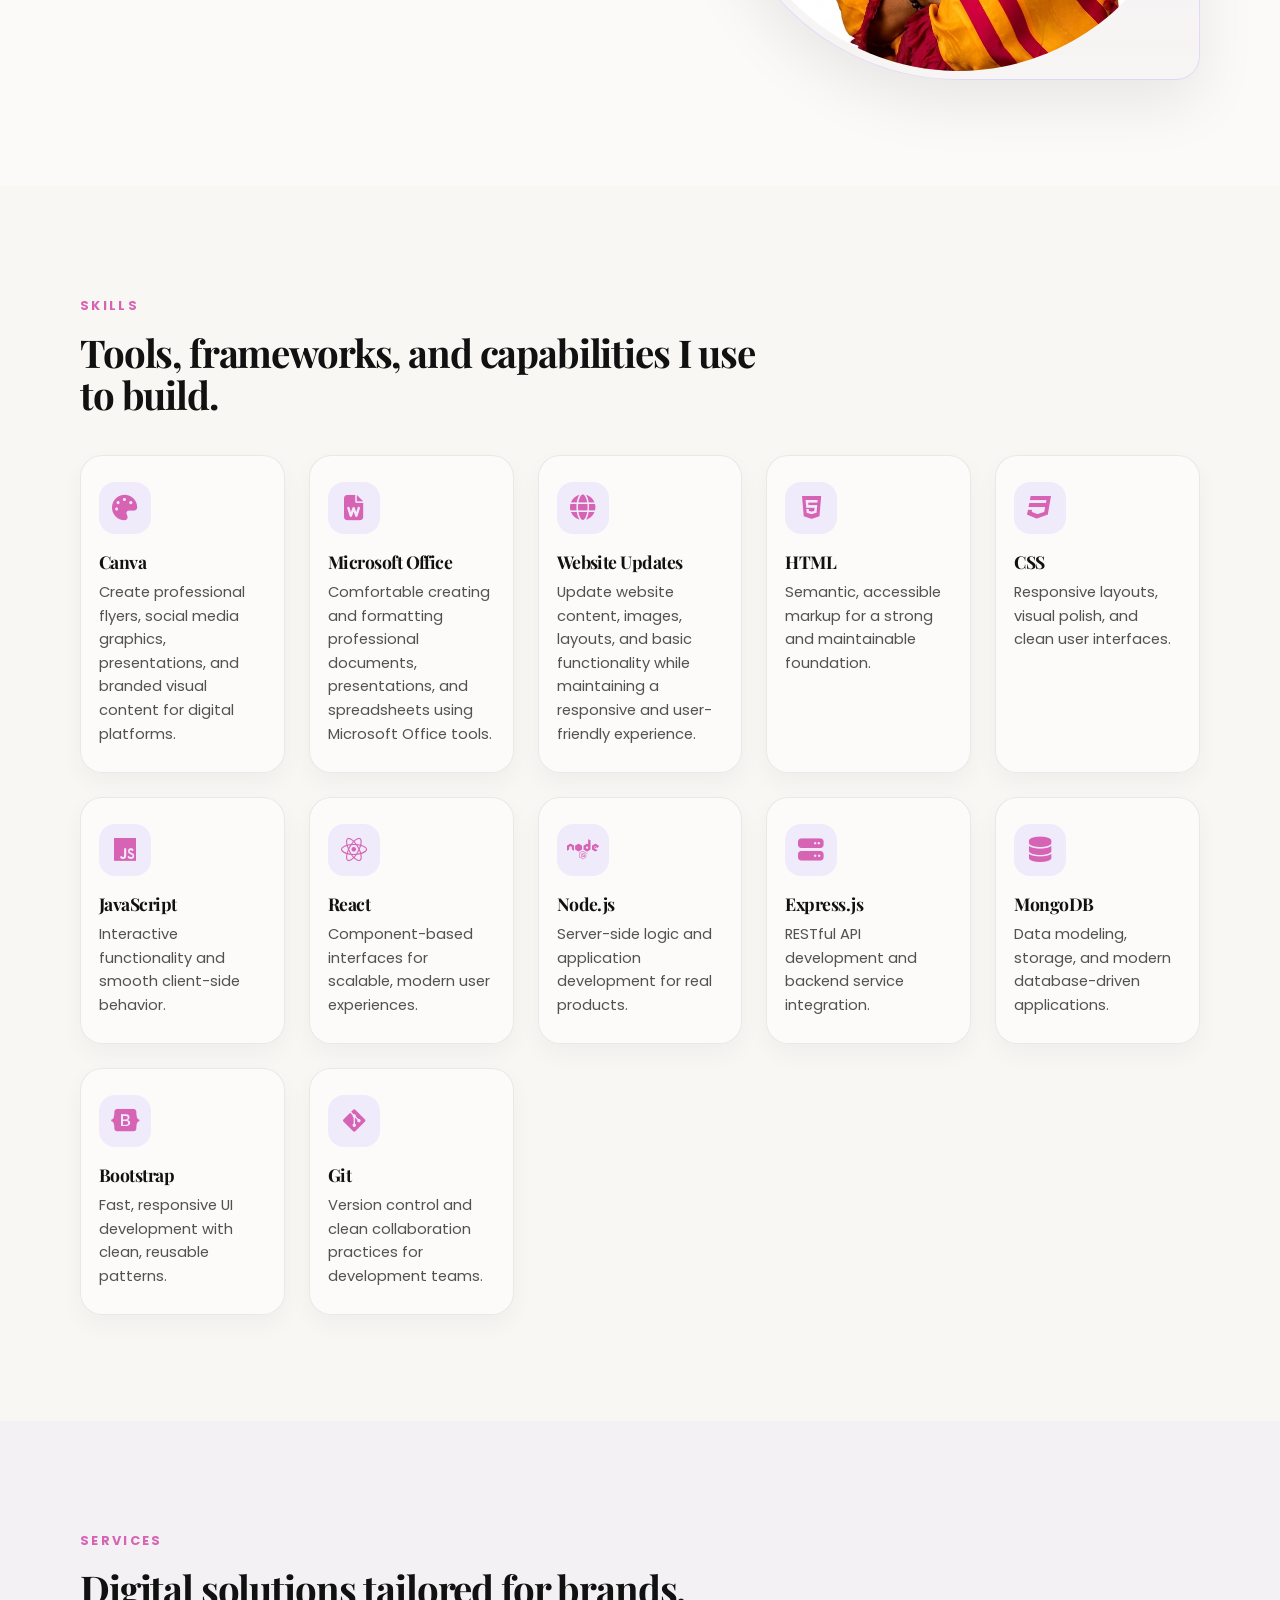
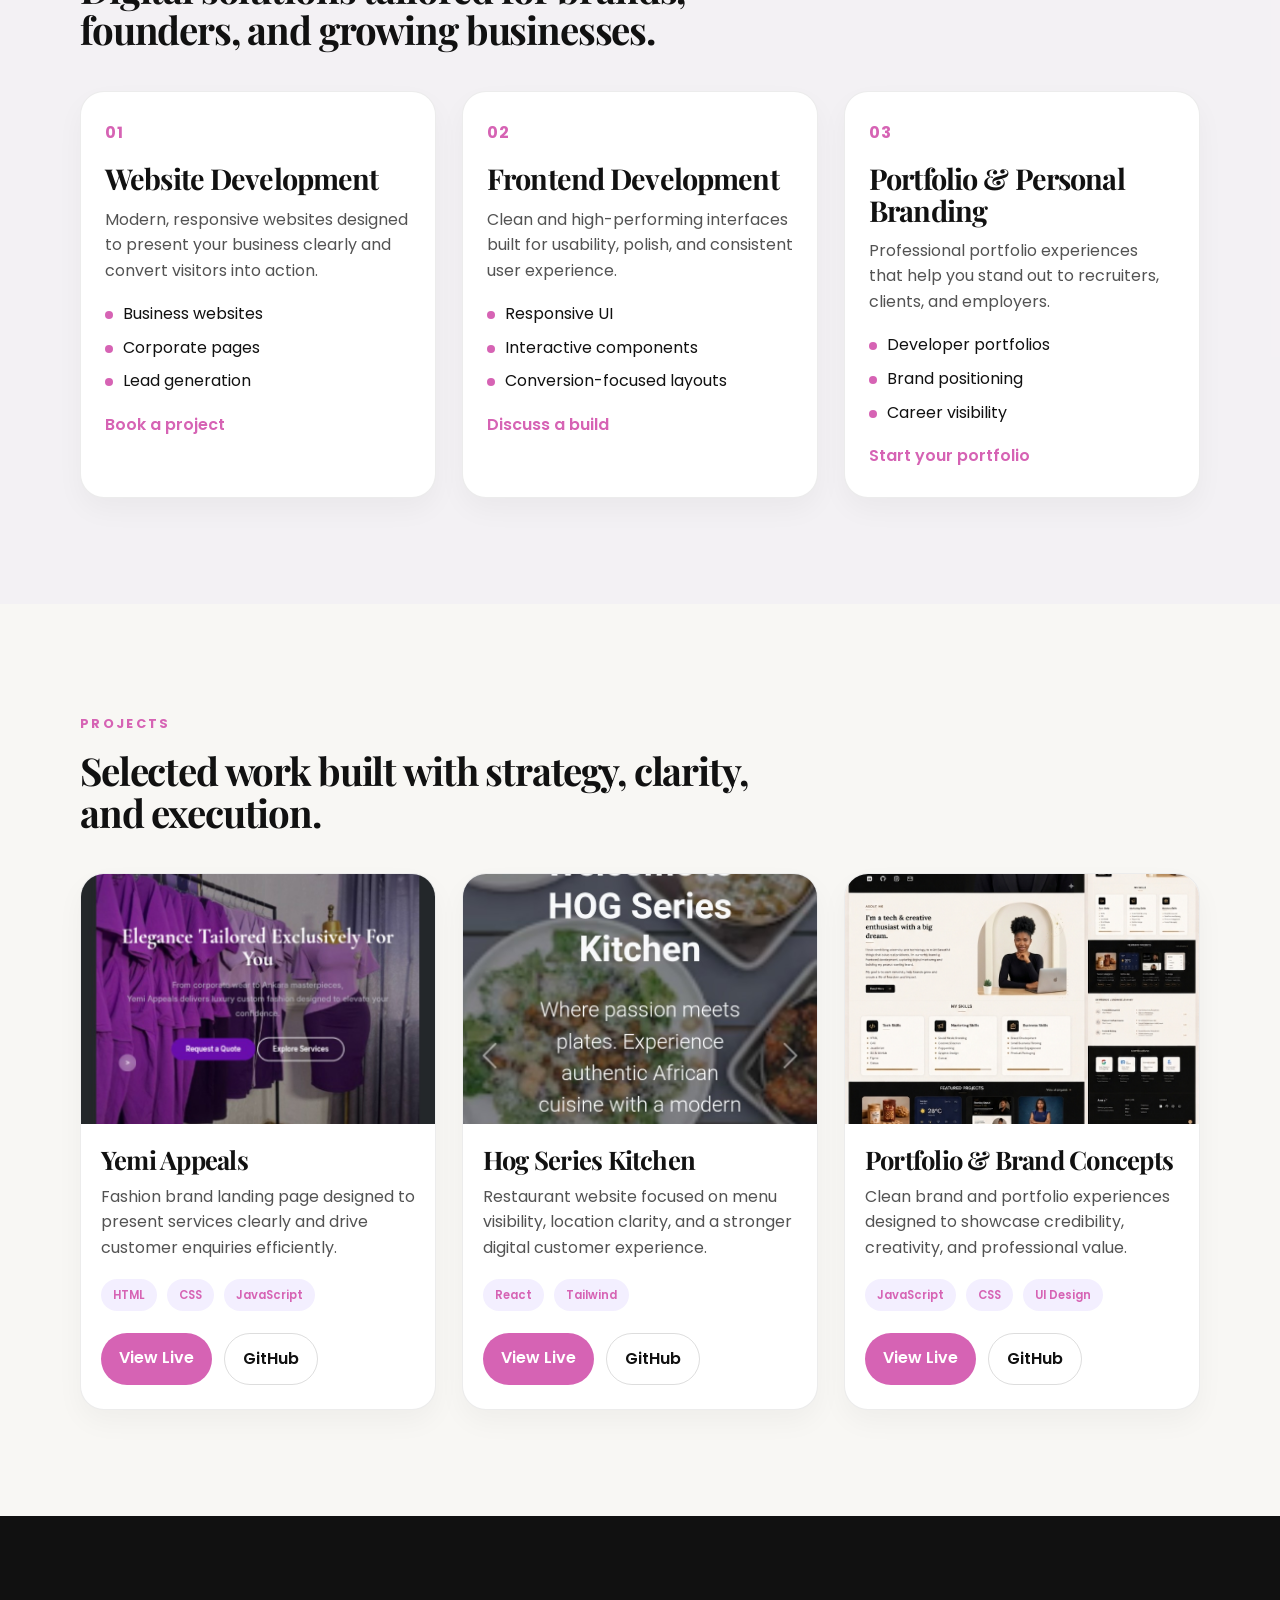
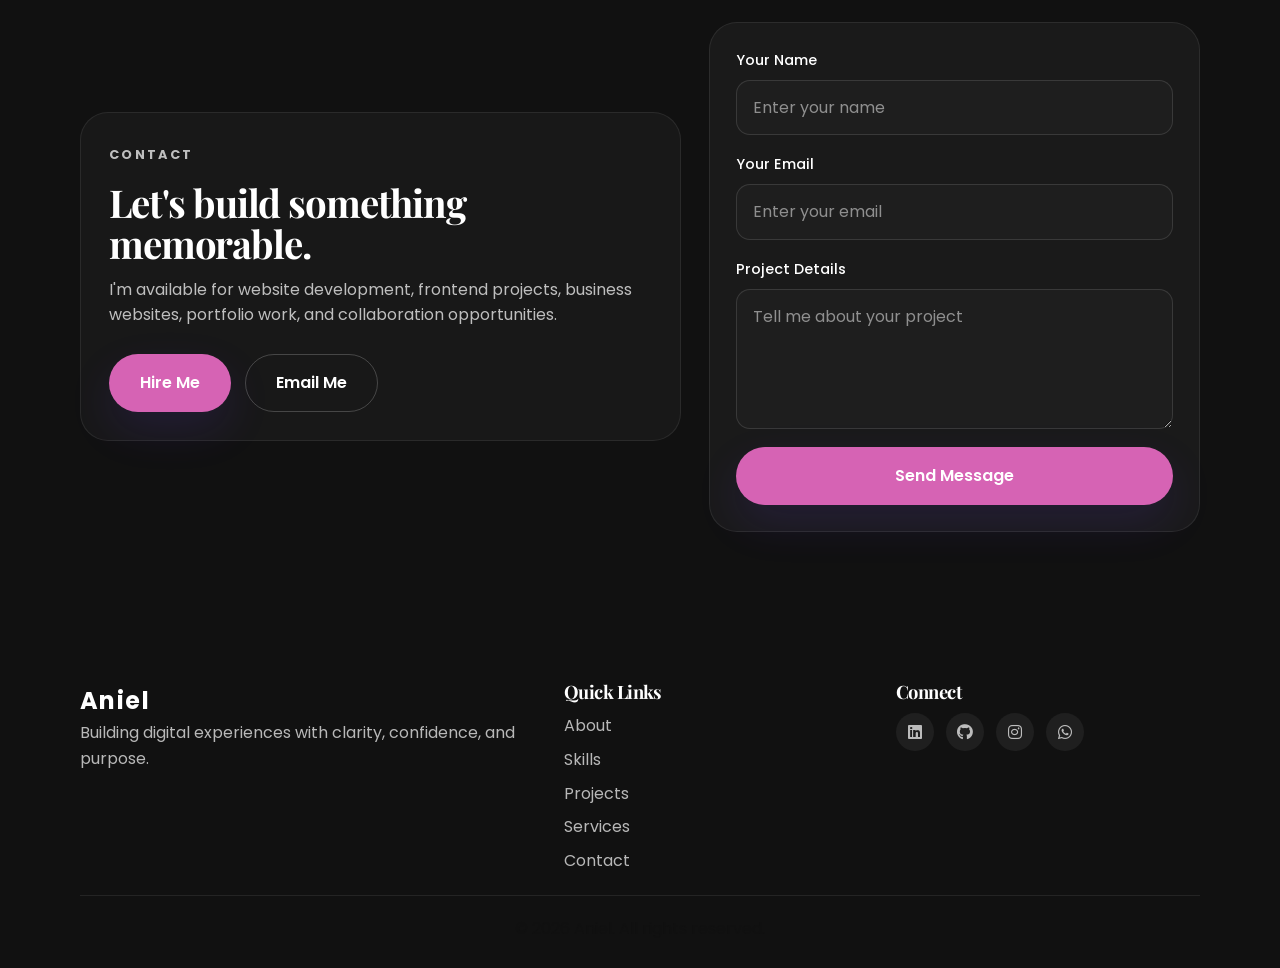
==== commit ee62b25c: "Refactor contact button and enhance about section Updated contact method to use an anchor tag and ex" ====
--- a/index.html
+++ b/index.html
@@ -67,7 +67,8 @@
           <button class="btn btn-primary" id="scrollProjects" aria-label="View my web development projects">
             View My Projects
           </button>
-          href="https://wa.me/22941173483?text=Hello%20Aniel,%20I%20would%20like%20to%20work%20with%20you." target="_blank" rel="noopener noreferrer" class="btn btn-secondary" aria-label="Contact via WhatsApp">
+          <a href="https://wa.me/22941173483?text=Hello%20Aniel,%20I%20would%20like%20to%20work%20with%20you." target="_blank" rel="noopener noreferrer" class="btn btn-secondary" aria-label="Contact via WhatsApp">
+            Contact Me
           </a>
         </div>
 
@@ -117,7 +118,7 @@
       <div class="about-content">
         <div class="about-text">
           <p>
-           I'm Aniel, a Computer Science graduate with practical experience in frontend development and MERN-stack training. My experience includes building responsive web pages, creating user-friendl[...]
+         I'm Aniel, a Computer Science graduate with practical experience in frontend development and MERN-stack training. My experience includes building responsive web pages, creating user-friendly interfaces, developing RESTful APIs, and working with HTML, CSS, JavaScript, React, Node.js, Express, and MongoDB. I enjoy turning ideas into responsive, usable, and visually compelling digital experiences while continuously developing my technical and digital skills.
           </p>
           <p>
             I'm also developing my skills in digital marketing, content creation, SEO, and online brand presence, with an interest in combining technology and creativity to help businesses grow.
